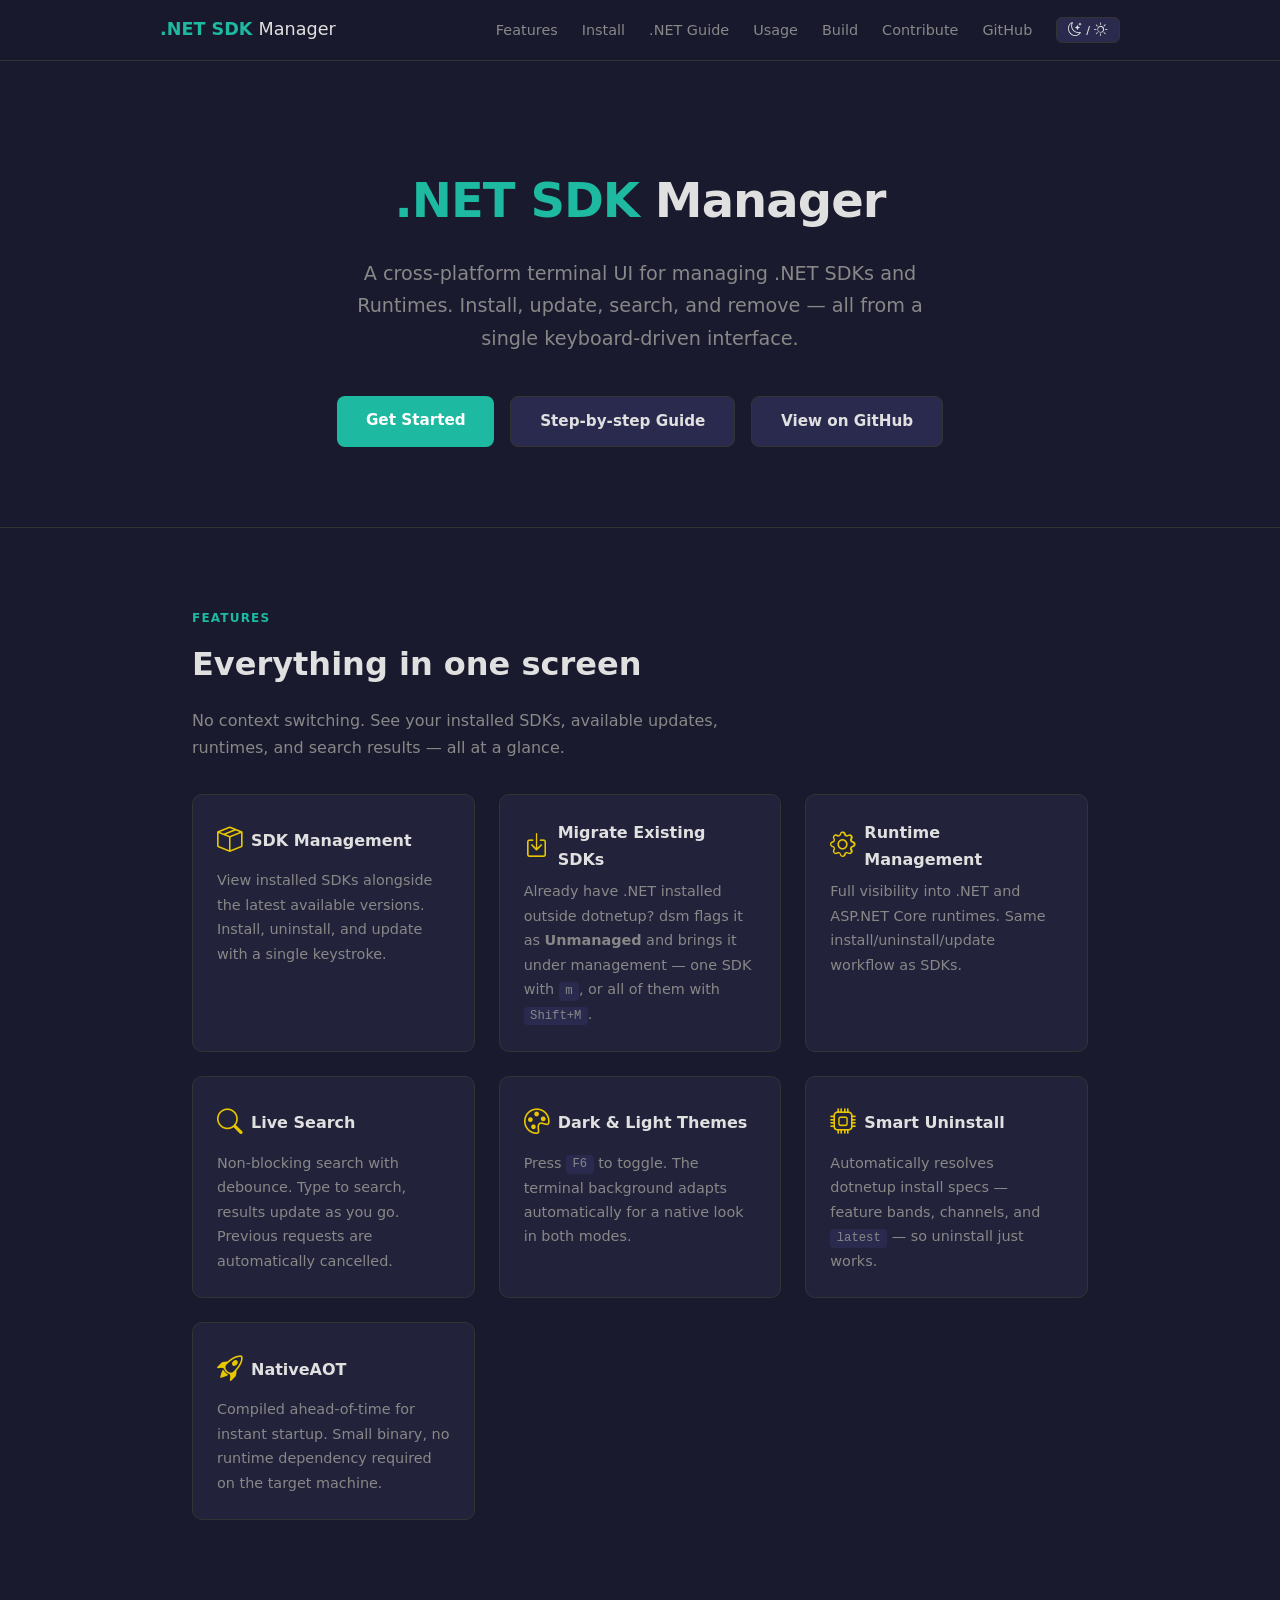
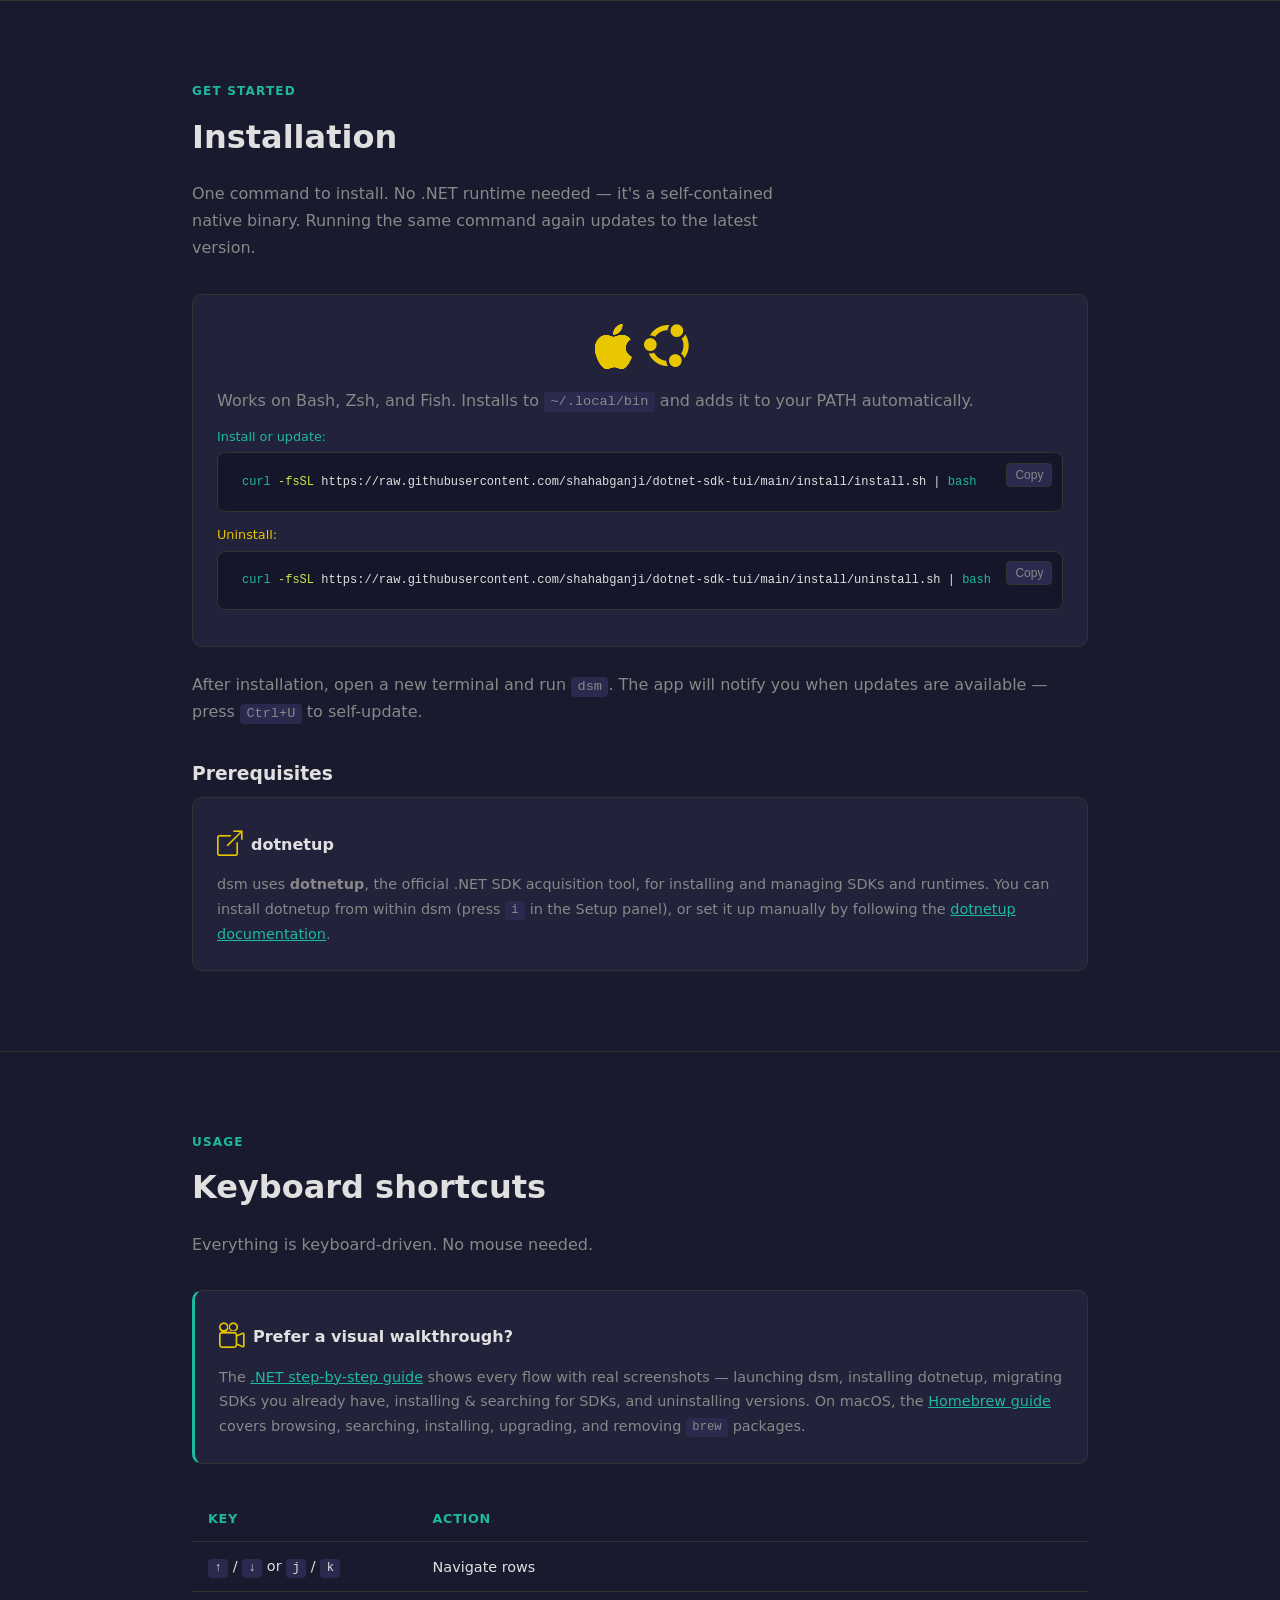
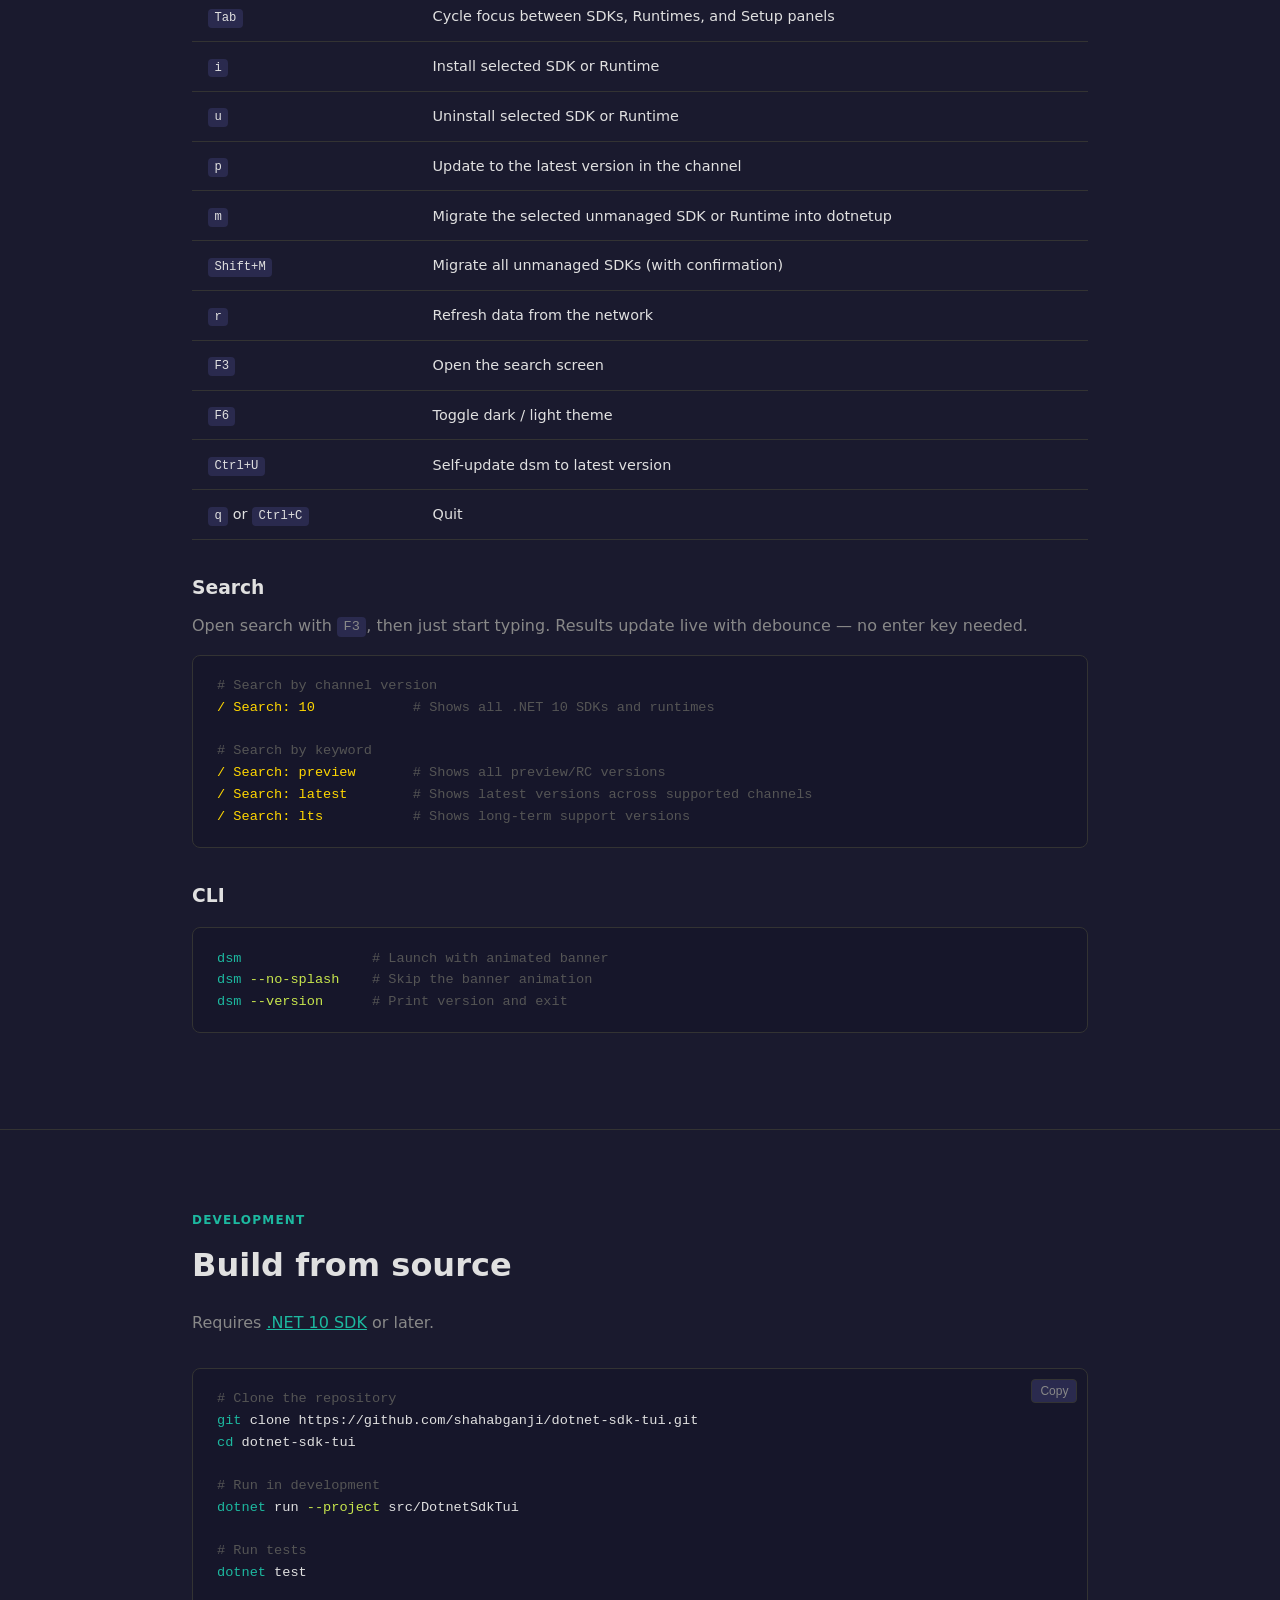
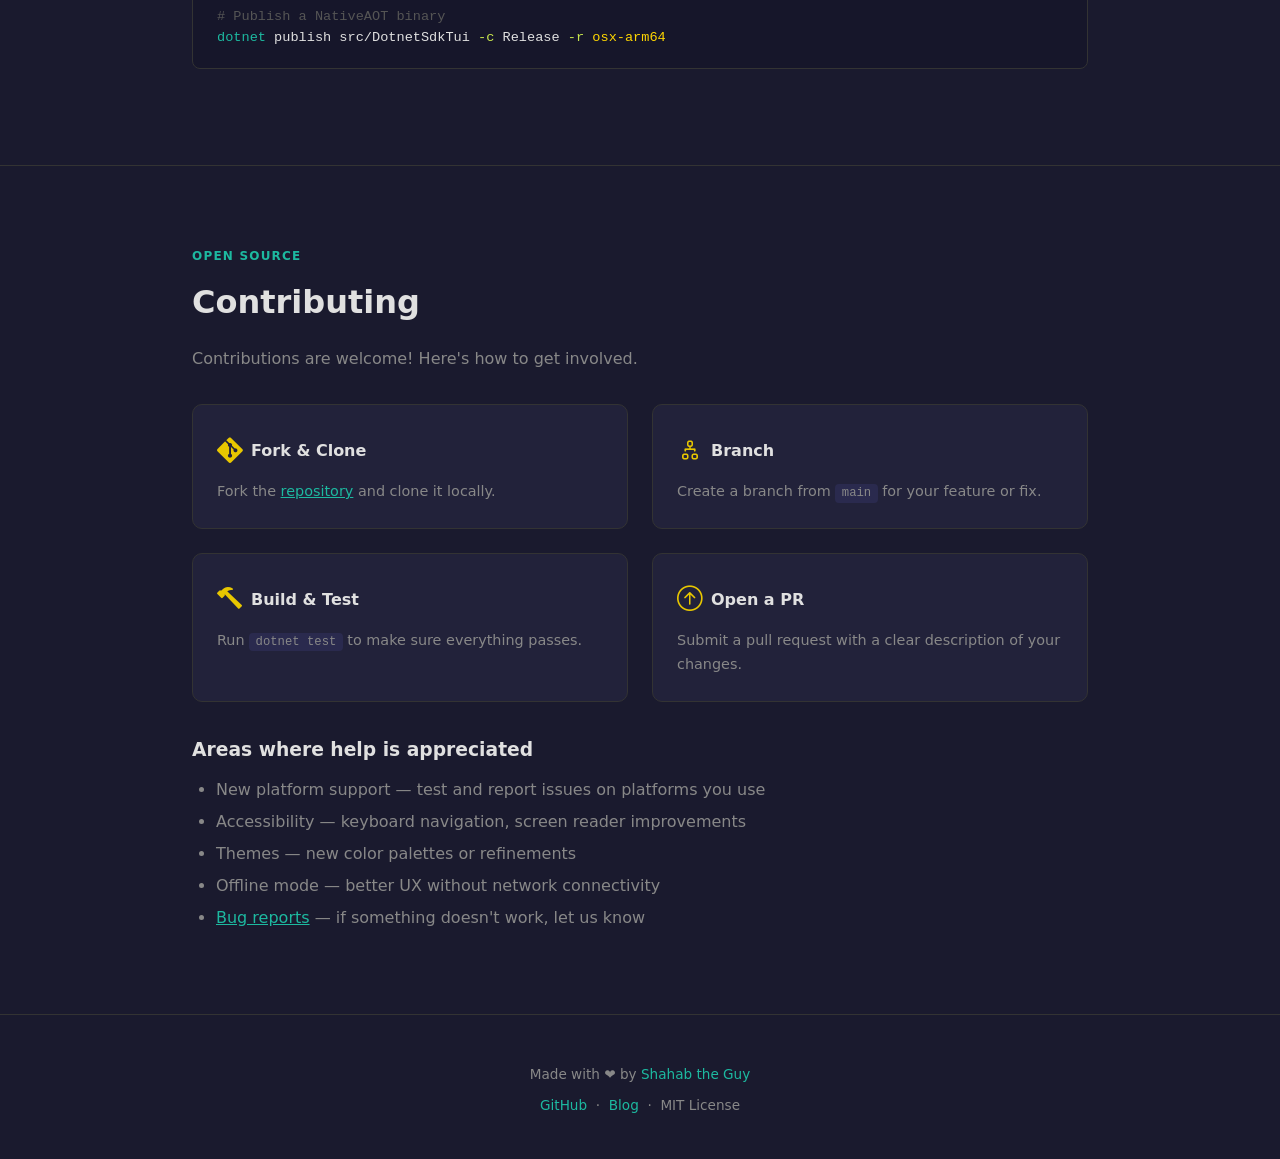
==== docs/index.html @ 22a98a5f "Merge pull request #10 from shahabganji/feature/brew feat: Homebrew workspace" ====
<!DOCTYPE html>
<html lang="en">
<head>
  <meta charset="UTF-8">
  <meta name="viewport" content="width=device-width, initial-scale=1.0">
  <title>.NET SDK Manager — Terminal UI for .NET SDKs</title>
  <meta name="description" content="A cross-platform terminal UI for managing .NET SDKs and Runtimes. Install, update, and remove .NET versions from a single keyboard-driven interface.">
  <link rel="stylesheet" href="https://cdn.jsdelivr.net/npm/bootstrap-icons@1.11.3/font/bootstrap-icons.min.css">
  <style>
    :root {
      --bg: #1A1A2E;
      --bg-surface: #22223a;
      --bg-card: #2a2a4e;
      --text: #E0E0E0;
      --text-muted: #888;
      --text-dim: #555;
      --teal: #1DB9A0;
      --teal-dark: #148F7B;
      --lime: #C8E64D;
      --red: #E52521;
      --green: #43B047;
      --blue: #049CD8;
      --gold: #FFD700;
      --icon: #E8C700;
      --border: #333;
      --code-bg: #16162a;
      --nav-bg: rgba(26, 26, 46, 0.95);
    }

    [data-theme="light"] {
      --bg: #F0ECE3;
      --bg-surface: #E8E4DB;
      --bg-card: #DEDACE;
      --text: #1E1E1E;
      --text-muted: #6B7280;
      --text-dim: #9CA3AF;
      --teal: #0E8C76;
      --teal-dark: #0A6B5A;
      --lime: #6B8E23;
      --red: #B91C1C;
      --green: #15803D;
      --blue: #0369A1;
      --gold: #B45309;
      --icon: #8C7500;
      --border: #C8C4BB;
      --code-bg: #D6D2C8;
      --nav-bg: rgba(240, 236, 227, 0.95);
    }

    * { margin: 0; padding: 0; box-sizing: border-box; }

    body {
      font-family: -apple-system, BlinkMacSystemFont, 'Segoe UI', system-ui, sans-serif;
      background: var(--bg);
      color: var(--text);
      line-height: 1.7;
      transition: background 0.3s, color 0.3s;
    }

    /* ── Navigation ─────────────────────────── */
    nav {
      position: fixed;
      top: 0;
      width: 100%;
      background: var(--nav-bg);
      backdrop-filter: blur(12px);
      -webkit-backdrop-filter: blur(12px);
      border-bottom: 1px solid var(--border);
      z-index: 100;
      padding: 0 2rem;
    }
    nav .nav-inner {
      max-width: 960px;
      margin: 0 auto;
      display: flex;
      align-items: center;
      justify-content: space-between;
      height: 60px;
    }
    nav .logo {
      font-weight: 700;
      font-size: 1.1rem;
      color: var(--teal);
      text-decoration: none;
    }
    nav .logo span { color: var(--text); font-weight: 400; }
    nav .nav-links { display: flex; gap: 1.5rem; align-items: center; }
    nav .nav-links a {
      color: var(--text-muted);
      text-decoration: none;
      font-size: 0.9rem;
      transition: color 0.2s;
    }
    nav .nav-links a:hover { color: var(--teal); }
    .theme-toggle {
      background: var(--bg-card);
      border: 1px solid var(--border);
      color: var(--text);
      padding: 0.3rem 0.7rem;
      border-radius: 6px;
      cursor: pointer;
      font-size: 0.85rem;
      transition: all 0.2s;
    }
    .theme-toggle:hover { border-color: var(--teal); }

    /* ── Layout ──────────────────────────────── */
    .container { max-width: 960px; margin: 0 auto; padding: 0 2rem; }
    section { padding: 5rem 0; }
    section + section { border-top: 1px solid var(--border); }

    /* ── Hero ────────────────────────────────── */
    .hero {
      padding-top: 10rem;
      padding-bottom: 5rem;
      text-align: center;
    }
    .hero h1 {
      font-size: 3rem;
      font-weight: 800;
      letter-spacing: -0.02em;
      margin-bottom: 1rem;
    }
    .hero h1 .accent { color: var(--teal); }
    .hero p {
      font-size: 1.2rem;
      color: var(--text-muted);
      max-width: 600px;
      margin: 0 auto 2.5rem;
    }
    .hero-buttons { display: flex; gap: 1rem; justify-content: center; flex-wrap: wrap; }
    .btn {
      display: inline-block;
      padding: 0.75rem 1.8rem;
      border-radius: 8px;
      font-weight: 600;
      font-size: 0.95rem;
      text-decoration: none;
      transition: all 0.2s;
    }
    .btn-primary {
      background: var(--teal);
      color: #fff;
    }
    .btn-primary:hover { background: var(--teal-dark); }
    .btn-secondary {
      background: var(--bg-card);
      color: var(--text);
      border: 1px solid var(--border);
    }
    .btn-secondary:hover { border-color: var(--teal); color: var(--teal); }

    .banner-preview {
      margin-top: 3rem;
      background: var(--code-bg);
      border: 1px solid var(--border);
      border-radius: 12px;
      padding: 2rem;
      font-family: 'SF Mono', 'Cascadia Code', 'Fira Code', monospace;
      font-size: 0.8rem;
      line-height: 1.4;
      overflow-x: auto;
      text-align: left;
      color: var(--teal);
    }
    .banner-preview .shadow { color: var(--teal-dark); }
    .banner-preview .label { color: var(--text-muted); }

    /* ── Features ────────────────────────────── */
    .features-grid {
      display: grid;
      grid-template-columns: repeat(auto-fit, minmax(280px, 1fr));
      gap: 1.5rem;
      margin-top: 2rem;
    }
    .feature-card {
      background: var(--bg-surface);
      border: 1px solid var(--border);
      border-radius: 10px;
      padding: 1.5rem;
      transition: border-color 0.2s;
    }
    .feature-card:hover { border-color: var(--teal); }
    .feature-card .icon { font-size: 1.6rem; color: var(--icon); }
    .feature-card .card-header { display: flex; align-items: center; gap: 0.5rem; margin-bottom: 0.4rem; justify-content: inherit; }
    .feature-card h3 { font-size: 1rem; }
    .feature-card p { font-size: 0.9rem; color: var(--text-muted); }

    /* ── Headings ────────────────────────────── */
    .section-label {
      text-transform: uppercase;
      font-size: 0.75rem;
      font-weight: 700;
      letter-spacing: 0.1em;
      color: var(--teal);
      margin-bottom: 0.5rem;
    }
    .section-title {
      font-size: 2rem;
      font-weight: 700;
      margin-bottom: 1rem;
    }
    .section-desc {
      color: var(--text-muted);
      max-width: 600px;
      margin-bottom: 2rem;
    }

    /* ── Code blocks ─────────────────────────── */
    pre {
      background: var(--code-bg);
      border: 1px solid var(--border);
      border-radius: 8px;
      padding: 1.2rem 1.5rem;
      overflow-x: auto;
      font-family: 'SF Mono', 'Cascadia Code', 'Fira Code', monospace;
      font-size: 0.85rem;
      line-height: 1.6;
      margin: 1rem 0;
      position: relative;
    }
    pre .comment { color: var(--text-dim); }
    pre .cmd { color: var(--teal); }
    pre .flag { color: var(--lime); }
    pre .arg { color: var(--gold); }
    code {
      font-family: 'SF Mono', 'Cascadia Code', 'Fira Code', monospace;
      background: var(--bg-card);
      padding: 0.15rem 0.4rem;
      border-radius: 4px;
      font-size: 0.85em;
    }
    .copy-btn {
      position: absolute;
      top: 0.6rem;
      right: 0.6rem;
      background: var(--bg-card);
      border: 1px solid var(--border);
      color: var(--text-muted);
      padding: 0.25rem 0.5rem;
      border-radius: 4px;
      cursor: pointer;
      font-size: 0.75rem;
      transition: all 0.2s;
    }
    .copy-btn:hover { color: var(--teal); border-color: var(--teal); }

    /* ── Table ───────────────────────────────── */
    table {
      width: 100%;
      border-collapse: collapse;
      margin: 1rem 0;
      font-size: 0.9rem;
    }
    th, td {
      text-align: left;
      padding: 0.75rem 1rem;
      border-bottom: 1px solid var(--border);
    }
    th { color: var(--teal); font-weight: 600; font-size: 0.8rem; text-transform: uppercase; letter-spacing: 0.05em; }

    /* ── Install cards ────────────────────────── */
    .install-grid {
      display: grid;
      grid-template-columns: repeat(2, 1fr);
      gap: 1.5rem;
    }
    .install-card {
      background: var(--bg-surface);
      border: 1px solid var(--border);
      border-radius: 10px;
      padding: 1rem 1.5rem 1.5rem;
      text-align: center;
    }
    .install-card p, .install-card pre { text-align: left; }
    .install-card pre { margin: 0 0 0.75rem; font-size: 0.75rem; white-space: pre-wrap; word-break: break-all; }
    @media (max-width: 768px) {
      .install-grid { grid-template-columns: 1fr; }
    }

    /* ── Footer ──────────────────────────────── */
    footer {
      border-top: 1px solid var(--border);
      padding: 3rem 0;
      text-align: center;
      color: var(--text-muted);
      font-size: 0.85rem;
    }
    footer a { color: var(--teal); text-decoration: none; }
    footer a:hover { text-decoration: underline; }

    /* ── Responsive ──────────────────────────── */
    @media (max-width: 640px) {
      .hero h1 { font-size: 2rem; }
      .hero p { font-size: 1rem; }
      nav .nav-links a.hide-mobile { display: none; }
      .banner-preview { font-size: 0.6rem; padding: 1rem; }
    }
  </style>
</head>
<body>

<!-- Navigation -->
<nav>
  <div class="nav-inner">
    <a href="#" class="logo">.NET SDK <span>Manager</span></a>
    <div class="nav-links">
      <a href="#features" class="hide-mobile">Features</a>
      <a href="#install">Install</a>
      <a href="guide.html">.NET Guide</a>
      <a href="guide-brew.html" class="mac-only" style="display:none">Homebrew Guide</a>
      <a href="#usage" class="hide-mobile">Usage</a>
      <a href="#build" class="hide-mobile">Build</a>
      <a href="#contributing" class="hide-mobile">Contribute</a>
      <a href="https://github.com/shahabganji/dotnet-sdk-tui" target="_blank">GitHub</a>
      <button class="theme-toggle" onclick="toggleTheme()" title="Toggle theme"><i class="bi bi-moon-stars"></i> / <i class="bi bi-sun"></i></button>
    </div>
  </div>
</nav>

<!-- Hero -->
<section class="hero">
  <div class="container">
    <h1><span class="accent">.NET SDK</span> Manager</h1>
    <p>A cross-platform terminal UI for managing .NET SDKs and Runtimes. Install, update, search, and remove — all from a single keyboard-driven interface.</p>
    <div class="hero-buttons">
      <a href="#install" class="btn btn-primary">Get Started</a>
      <a href="guide.html" class="btn btn-secondary">Step-by-step Guide</a>
      <a href="https://github.com/shahabganji/dotnet-sdk-tui" class="btn btn-secondary" target="_blank">View on GitHub</a>
    </div>

  </div>
</section>

<!-- Features -->
<section id="features">
  <div class="container">
    <div class="section-label">Features</div>
    <h2 class="section-title">Everything in one screen</h2>
    <p class="section-desc">No context switching. See your installed SDKs, available updates, runtimes, and search results — all at a glance.</p>

    <div class="features-grid">
      <div class="feature-card">
        <div class="card-header"><i class="bi bi-box-seam icon"></i><h3>SDK Management</h3></div>
        <p>View installed SDKs alongside the latest available versions. Install, uninstall, and update with a single keystroke.</p>
      </div>
      <div class="feature-card">
        <div class="card-header"><i class="bi bi-box-arrow-in-down icon"></i><h3>Migrate Existing SDKs</h3></div>
        <p>Already have .NET installed outside dotnetup? dsm flags it as <strong>Unmanaged</strong> and brings it under management — one SDK with <code>m</code>, or all of them with <code>Shift+M</code>.</p>
      </div>
      <div class="feature-card">
        <div class="card-header"><i class="bi bi-gear icon"></i><h3>Runtime Management</h3></div>
        <p>Full visibility into .NET and ASP.NET Core runtimes. Same install/uninstall/update workflow as SDKs.</p>
      </div>
      <div class="feature-card">
        <div class="card-header"><i class="bi bi-search icon"></i><h3>Live Search</h3></div>
        <p>Non-blocking search with debounce. Type to search, results update as you go. Previous requests are automatically cancelled.</p>
      </div>
      <div class="feature-card">
        <div class="card-header"><i class="bi bi-palette icon"></i><h3>Dark &amp; Light Themes</h3></div>
        <p>Press <code>F6</code> to toggle. The terminal background adapts automatically for a native look in both modes.</p>
      </div>
      <div class="feature-card">
        <div class="card-header"><i class="bi bi-cpu icon"></i><h3>Smart Uninstall</h3></div>
        <p>Automatically resolves dotnetup install specs — feature bands, channels, and <code>latest</code> — so uninstall just works.</p>
      </div>
      <div class="feature-card">
        <div class="card-header"><i class="bi bi-rocket-takeoff icon"></i><h3>NativeAOT</h3></div>
        <p>Compiled ahead-of-time for instant startup. Small binary, no runtime dependency required on the target machine.</p>
      </div>
    </div>
  </div>
</section>

<!-- Install -->
<section id="install">
  <div class="container">
    <div class="section-label">Get Started</div>
    <h2 class="section-title">Installation</h2>
    <p class="section-desc">One command to install. No .NET runtime needed — it's a self-contained native binary. Running the same command again updates to the latest version.</p>

    <div class="install-card">
      <div class="card-header"><i class="bi bi-apple icon" style="font-size:2.8rem;color:var(--icon)"></i><i class="bi bi-ubuntu icon" style="font-size:2.8rem;margin-left:0.5rem;color:var(--icon)"></i></div>
      <p style="color: var(--text-muted); margin-bottom: 0.75rem;">Works on Bash, Zsh, and Fish. Installs to <code>~/.local/bin</code> and adds it to your PATH automatically.</p>
      <p style="font-size: 0.8rem; color: var(--teal); margin-bottom: 0.3rem;">Install or update:</p>
      <pre><button class="copy-btn" onclick="copyCode(this)">Copy</button><span class="cmd">curl</span> <span class="flag">-fsSL</span> https://raw.githubusercontent.com/shahabganji/dotnet-sdk-tui/main/install/install.sh | <span class="cmd">bash</span></pre>
      <p style="font-size: 0.8rem; color: var(--icon); margin-bottom: 0.3rem;">Uninstall:</p>
      <pre><button class="copy-btn" onclick="copyCode(this)">Copy</button><span class="cmd">curl</span> <span class="flag">-fsSL</span> https://raw.githubusercontent.com/shahabganji/dotnet-sdk-tui/main/install/uninstall.sh | <span class="cmd">bash</span></pre>
    </div>

    <p style="color: var(--text-muted); margin-top: 1.5rem;">After installation, open a new terminal and run <code>dsm</code>. The app will notify you when updates are available — press <code>Ctrl+U</code> to self-update.</p>

    <h3 style="margin: 2rem 0 0.5rem;">Prerequisites</h3>
    <div class="feature-card" style="margin-top: 0.5rem;">
      <div class="card-header"><i class="bi bi-box-arrow-up-right icon"></i><h3>dotnetup</h3></div>
      <p style="color: var(--text-muted);">dsm uses <strong>dotnetup</strong>, the official .NET SDK acquisition tool, for installing and managing SDKs and runtimes. You can install dotnetup from within dsm (press <code>i</code> in the Setup panel), or set it up manually by following the <a href="https://github.com/dotnet/sdk/tree/release/dnup/documentation/general/dotnetup" style="color: var(--teal);">dotnetup documentation</a>.</p>
    </div>
  </div>
</section>

<!-- Usage -->
<section id="usage">
  <div class="container">
    <div class="section-label">Usage</div>
    <h2 class="section-title">Keyboard shortcuts</h2>
    <p class="section-desc">Everything is keyboard-driven. No mouse needed.</p>

    <div class="feature-card" style="border-left: 3px solid var(--teal); margin-bottom: 2rem;">
      <div class="card-header"><i class="bi bi-camera-reels icon"></i><h3>Prefer a visual walkthrough?</h3></div>
      <p style="color: var(--text-muted);">The <a href="guide.html" style="color: var(--teal);">.NET step-by-step guide</a> shows every flow with real screenshots — launching dsm, installing dotnetup, migrating SDKs you already have, installing &amp; searching for SDKs, and uninstalling versions. On macOS, the <a href="guide-brew.html" style="color: var(--teal);">Homebrew guide</a> covers browsing, searching, installing, upgrading, and removing <code>brew</code> packages.</p>
    </div>

    <table>
      <thead><tr><th>Key</th><th>Action</th></tr></thead>
      <tbody>
        <tr><td><code>↑</code> / <code>↓</code> or <code>j</code> / <code>k</code></td><td>Navigate rows</td></tr>
        <tr><td><code>Tab</code></td><td>Cycle focus between SDKs, Runtimes, and Setup panels</td></tr>
        <tr><td><code>i</code></td><td>Install selected SDK or Runtime</td></tr>
        <tr><td><code>u</code></td><td>Uninstall selected SDK or Runtime</td></tr>
        <tr><td><code>p</code></td><td>Update to the latest version in the channel</td></tr>
        <tr><td><code>m</code></td><td>Migrate the selected unmanaged SDK or Runtime into dotnetup</td></tr>
        <tr><td><code>Shift+M</code></td><td>Migrate all unmanaged SDKs (with confirmation)</td></tr>
        <tr><td><code>r</code></td><td>Refresh data from the network</td></tr>
        <tr><td><code>F3</code></td><td>Open the search screen</td></tr>
        <tr><td><code>F6</code></td><td>Toggle dark / light theme</td></tr>
        <tr><td><code>Ctrl+U</code></td><td>Self-update dsm to latest version</td></tr>
        <tr><td><code>q</code> or <code>Ctrl+C</code></td><td>Quit</td></tr>
      </tbody>
    </table>

    <h3 style="margin: 2rem 0 0.5rem;">Search</h3>
    <p style="color: var(--text-muted); margin-bottom: 1rem;">Open search with <code>F3</code>, then just start typing. Results update live with debounce — no enter key needed.</p>
    <pre><span class="comment"># Search by channel version</span>
<span class="arg">/ Search: 10</span>            <span class="comment"># Shows all .NET 10 SDKs and runtimes</span>

<span class="comment"># Search by keyword</span>
<span class="arg">/ Search: preview</span>       <span class="comment"># Shows all preview/RC versions</span>
<span class="arg">/ Search: latest</span>        <span class="comment"># Shows latest versions across supported channels</span>
<span class="arg">/ Search: lts</span>           <span class="comment"># Shows long-term support versions</span></pre>

    <h3 style="margin: 2rem 0 0.5rem;">CLI</h3>
    <pre><span class="cmd">dsm</span>                <span class="comment"># Launch with animated banner</span>
<span class="cmd">dsm</span> <span class="flag">--no-splash</span>    <span class="comment"># Skip the banner animation</span>
<span class="cmd">dsm</span> <span class="flag">--version</span>      <span class="comment"># Print version and exit</span></pre>
  </div>
</section>

<!-- Build from source -->
<section id="build">
  <div class="container">
    <div class="section-label">Development</div>
    <h2 class="section-title">Build from source</h2>
    <p class="section-desc">Requires <a href="https://dotnet.microsoft.com/download" style="color: var(--teal);">.NET 10 SDK</a> or later.</p>

    <pre><button class="copy-btn" onclick="copyCode(this)">Copy</button><span class="comment"># Clone the repository</span>
<span class="cmd">git</span> clone https://github.com/shahabganji/dotnet-sdk-tui.git
<span class="cmd">cd</span> dotnet-sdk-tui

<span class="comment"># Run in development</span>
<span class="cmd">dotnet</span> run <span class="flag">--project</span> src/DotnetSdkTui

<span class="comment"># Run tests</span>
<span class="cmd">dotnet</span> test

<span class="comment"># Publish a NativeAOT binary</span>
<span class="cmd">dotnet</span> publish src/DotnetSdkTui <span class="flag">-c</span> Release <span class="flag">-r</span> <span class="arg">osx-arm64</span></pre>
  </div>
</section>

<!-- Contributing -->
<section id="contributing">
  <div class="container">
    <div class="section-label">Open Source</div>
    <h2 class="section-title">Contributing</h2>
    <p class="section-desc">Contributions are welcome! Here's how to get involved.</p>

    <div class="features-grid" style="grid-template-columns: repeat(2, 1fr);">
      <div class="feature-card">
        <div class="card-header"><i class="bi bi-git icon"></i><h3>Fork &amp; Clone</h3></div>
        <p>Fork the <a href="https://github.com/shahabganji/dotnet-sdk-tui" style="color: var(--teal);">repository</a> and clone it locally.</p>
      </div>
      <div class="feature-card">
        <div class="card-header"><i class="bi bi-diagram-2 icon"></i><h3>Branch</h3></div>
        <p>Create a branch from <code>main</code> for your feature or fix.</p>
      </div>
      <div class="feature-card">
        <div class="card-header"><i class="bi bi-hammer icon"></i><h3>Build &amp; Test</h3></div>
        <p>Run <code>dotnet test</code> to make sure everything passes.</p>
      </div>
      <div class="feature-card">
        <div class="card-header"><i class="bi bi-arrow-up-circle icon"></i><h3>Open a PR</h3></div>
        <p>Submit a pull request with a clear description of your changes.</p>
      </div>
    </div>

    <h3 style="margin: 2rem 0 0.5rem;">Areas where help is appreciated</h3>
    <ul style="color: var(--text-muted); padding-left: 1.5rem; line-height: 2;">
      <li>New platform support — test and report issues on platforms you use</li>
      <li>Accessibility — keyboard navigation, screen reader improvements</li>
      <li>Themes — new color palettes or refinements</li>
      <li>Offline mode — better UX without network connectivity</li>
      <li><a href="https://github.com/shahabganji/dotnet-sdk-tui/issues" style="color: var(--teal);">Bug reports</a> — if something doesn't work, let us know</li>
    </ul>
  </div>
</section>

<!-- Footer -->
<footer>
  <div class="container">
    <p style="margin-bottom: 0.5rem;">
      Made with ❤ by <a href="https://shahab-the-guy.dev">Shahab the Guy</a>
    </p>
    <p>
      <a href="https://github.com/shahabganji/dotnet-sdk-tui">GitHub</a>
      &nbsp;&middot;&nbsp;
      <a href="https://shahab-the-guy.dev">Blog</a>
      &nbsp;&middot;&nbsp;
      MIT License
    </p>
  </div>
</footer>

<script>
  function toggleTheme() {
    const html = document.documentElement;
    const current = html.getAttribute('data-theme');
    html.setAttribute('data-theme', current === 'light' ? 'dark' : 'light');
    localStorage.setItem('theme', html.getAttribute('data-theme'));
  }

  // Restore saved theme
  const saved = localStorage.getItem('theme');
  // Dark theme is default — only switch to light if explicitly saved
  if (saved) document.documentElement.setAttribute('data-theme', saved);

  function copyCode(btn) {
    const pre = btn.parentElement;
    const text = pre.textContent.replace('Copy', '').trim();
    navigator.clipboard.writeText(text).then(() => {
      btn.textContent = 'Copied!';
      setTimeout(() => btn.textContent = 'Copy', 1500);
    });
  }

  // Smooth scroll for nav links
  document.querySelectorAll('a[href^="#"]').forEach(a => {
    a.addEventListener('click', e => {
      e.preventDefault();
      const target = document.querySelector(a.getAttribute('href'));
      if (target) target.scrollIntoView({ behavior: 'smooth', block: 'start' });
    });
  });

  // Homebrew is macOS-only — reveal its menu links only on macOS.
  (function () {
    const ua = navigator.userAgent || '';
    const plat = (navigator.userAgentData && navigator.userAgentData.platform) || navigator.platform || '';
    const isMac = /Mac/i.test(plat + ' ' + ua) && !/iPhone|iPad|iPod/i.test(ua);
    if (isMac) document.querySelectorAll('.mac-only').forEach(el => { el.style.display = ''; });
  })();
</script>

</body>
</html>
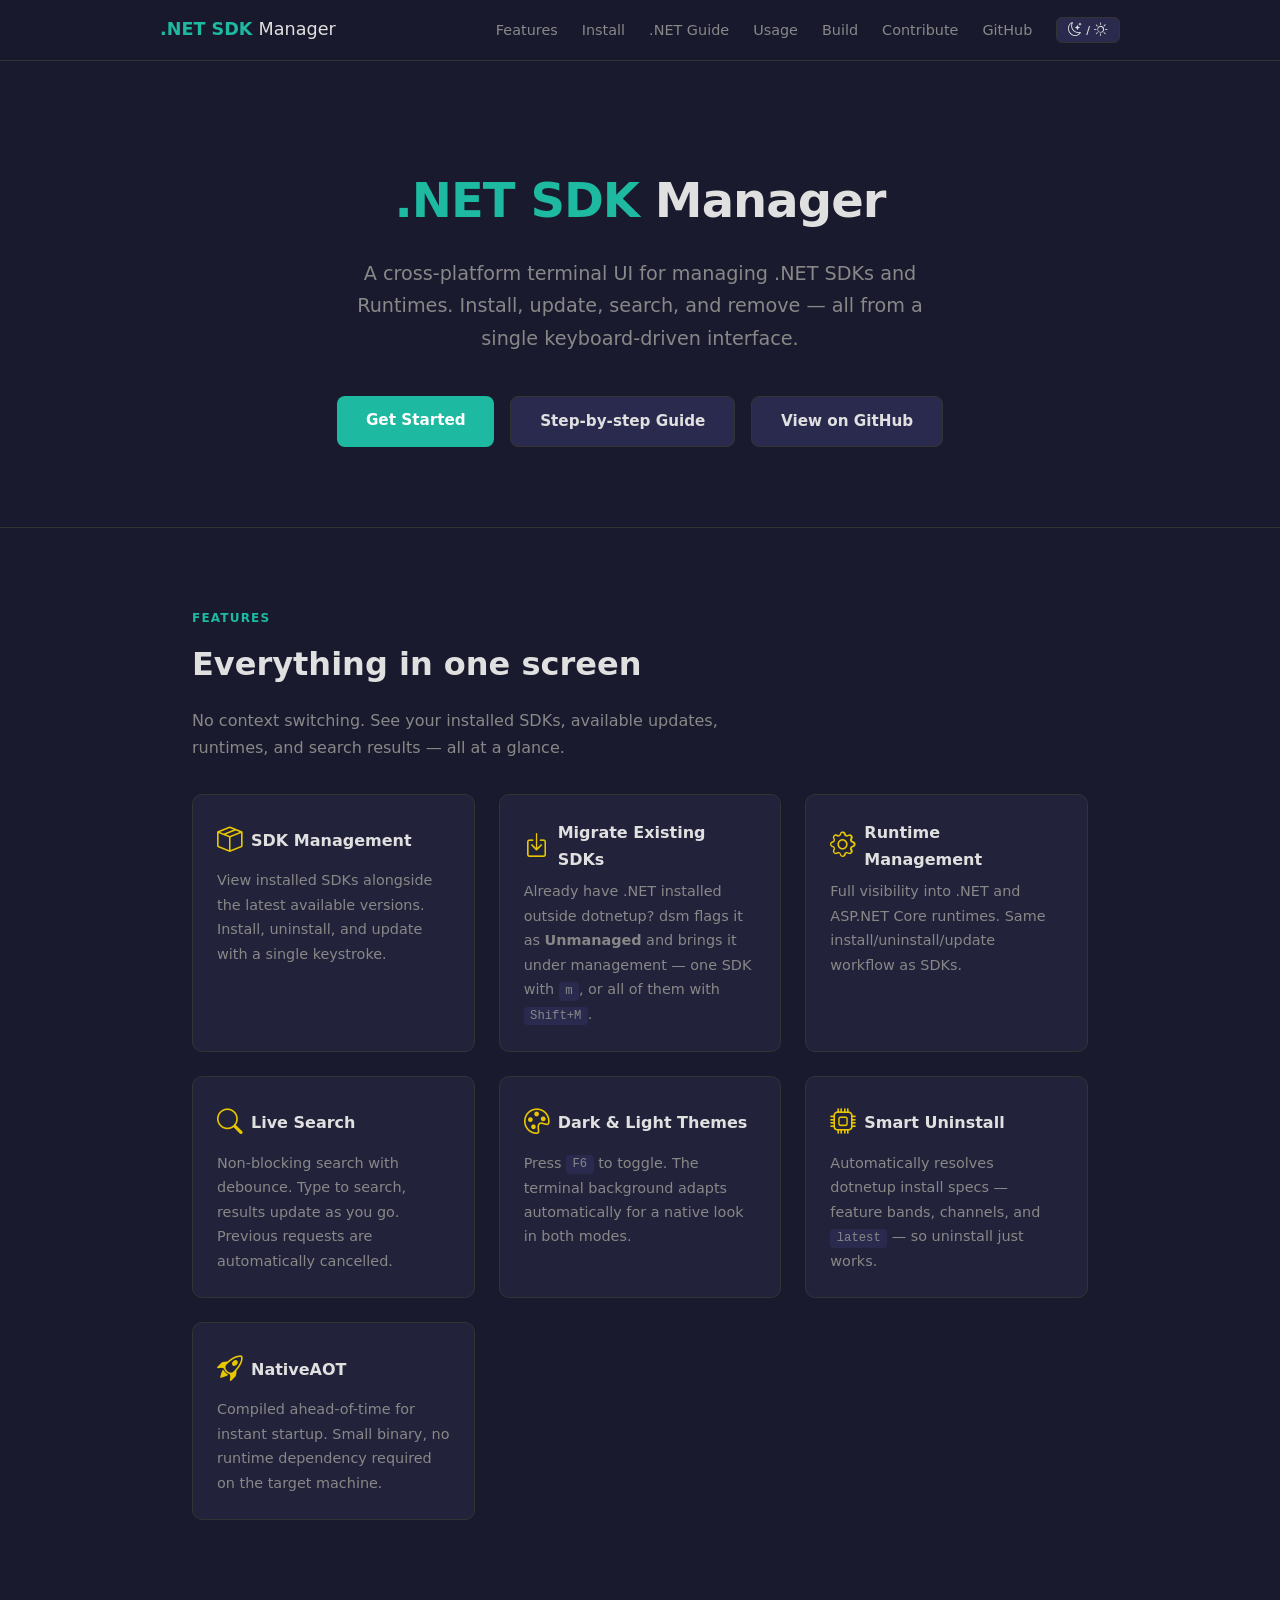
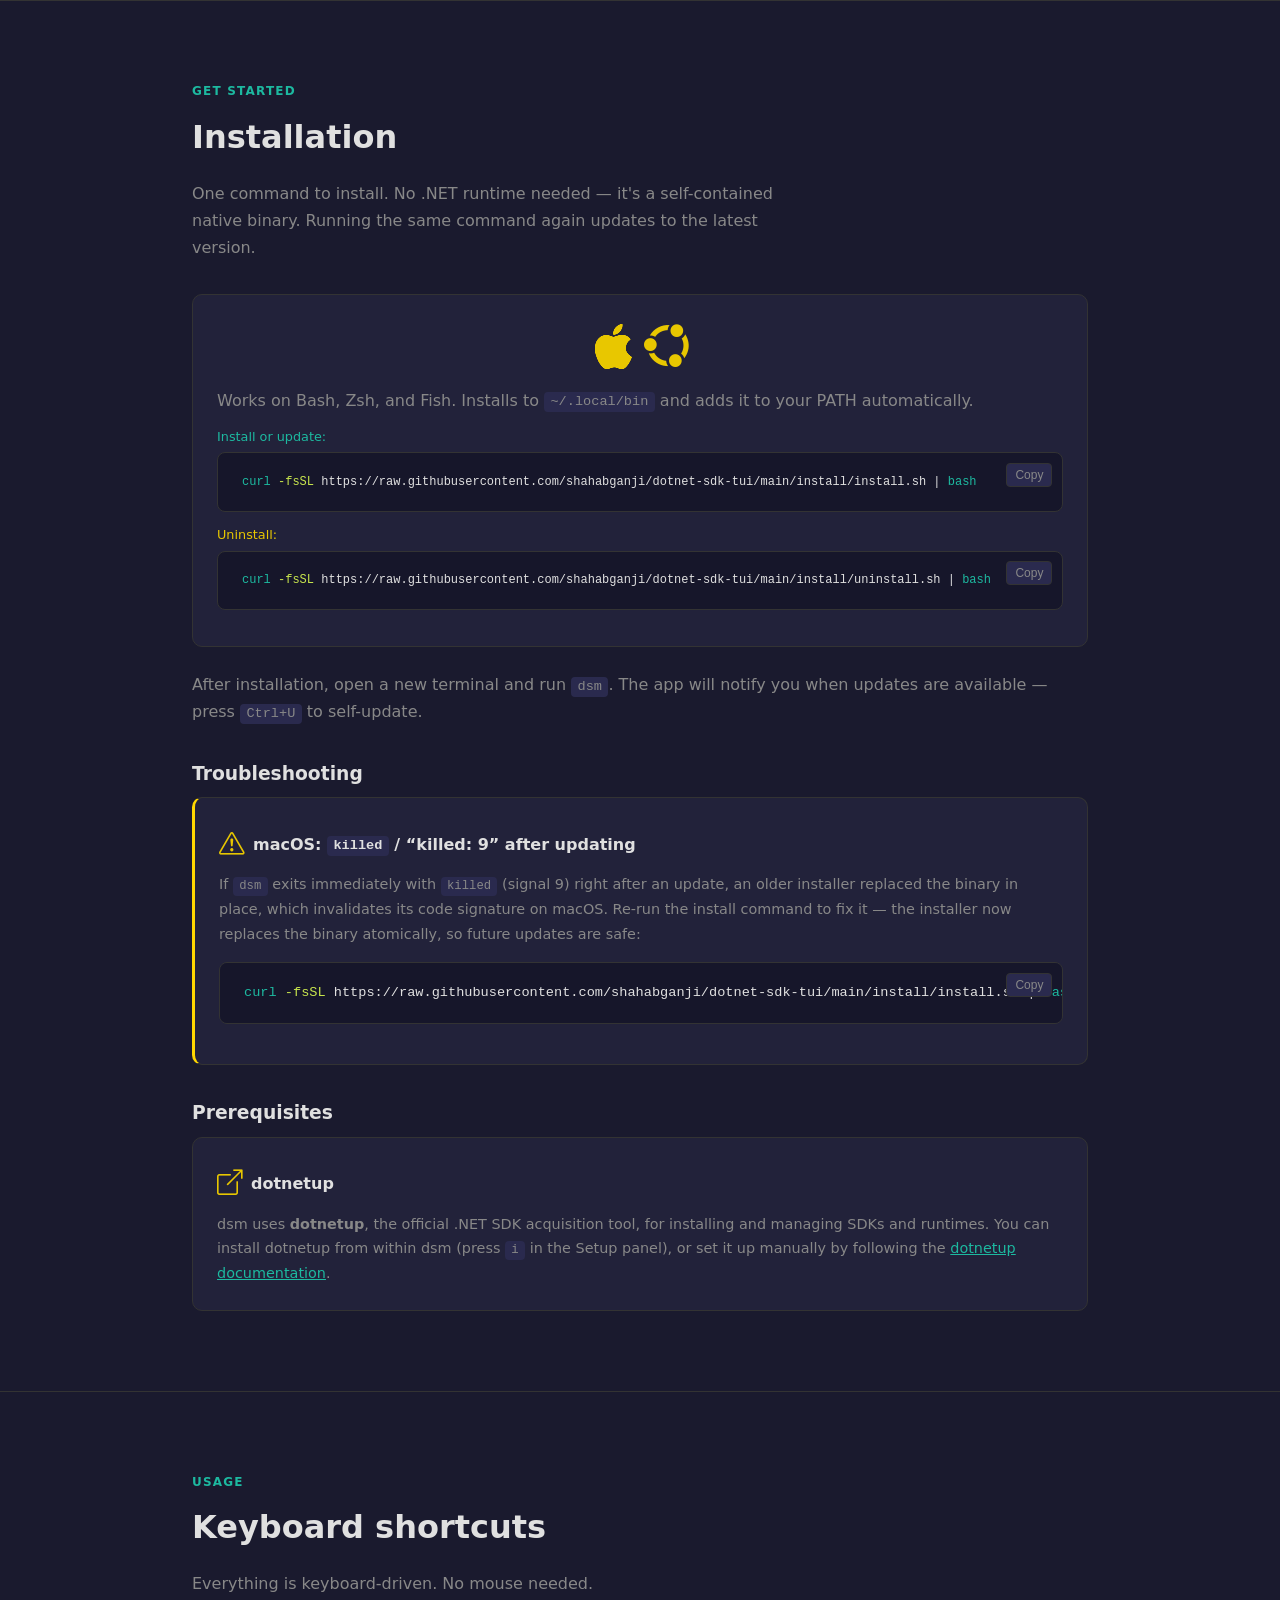
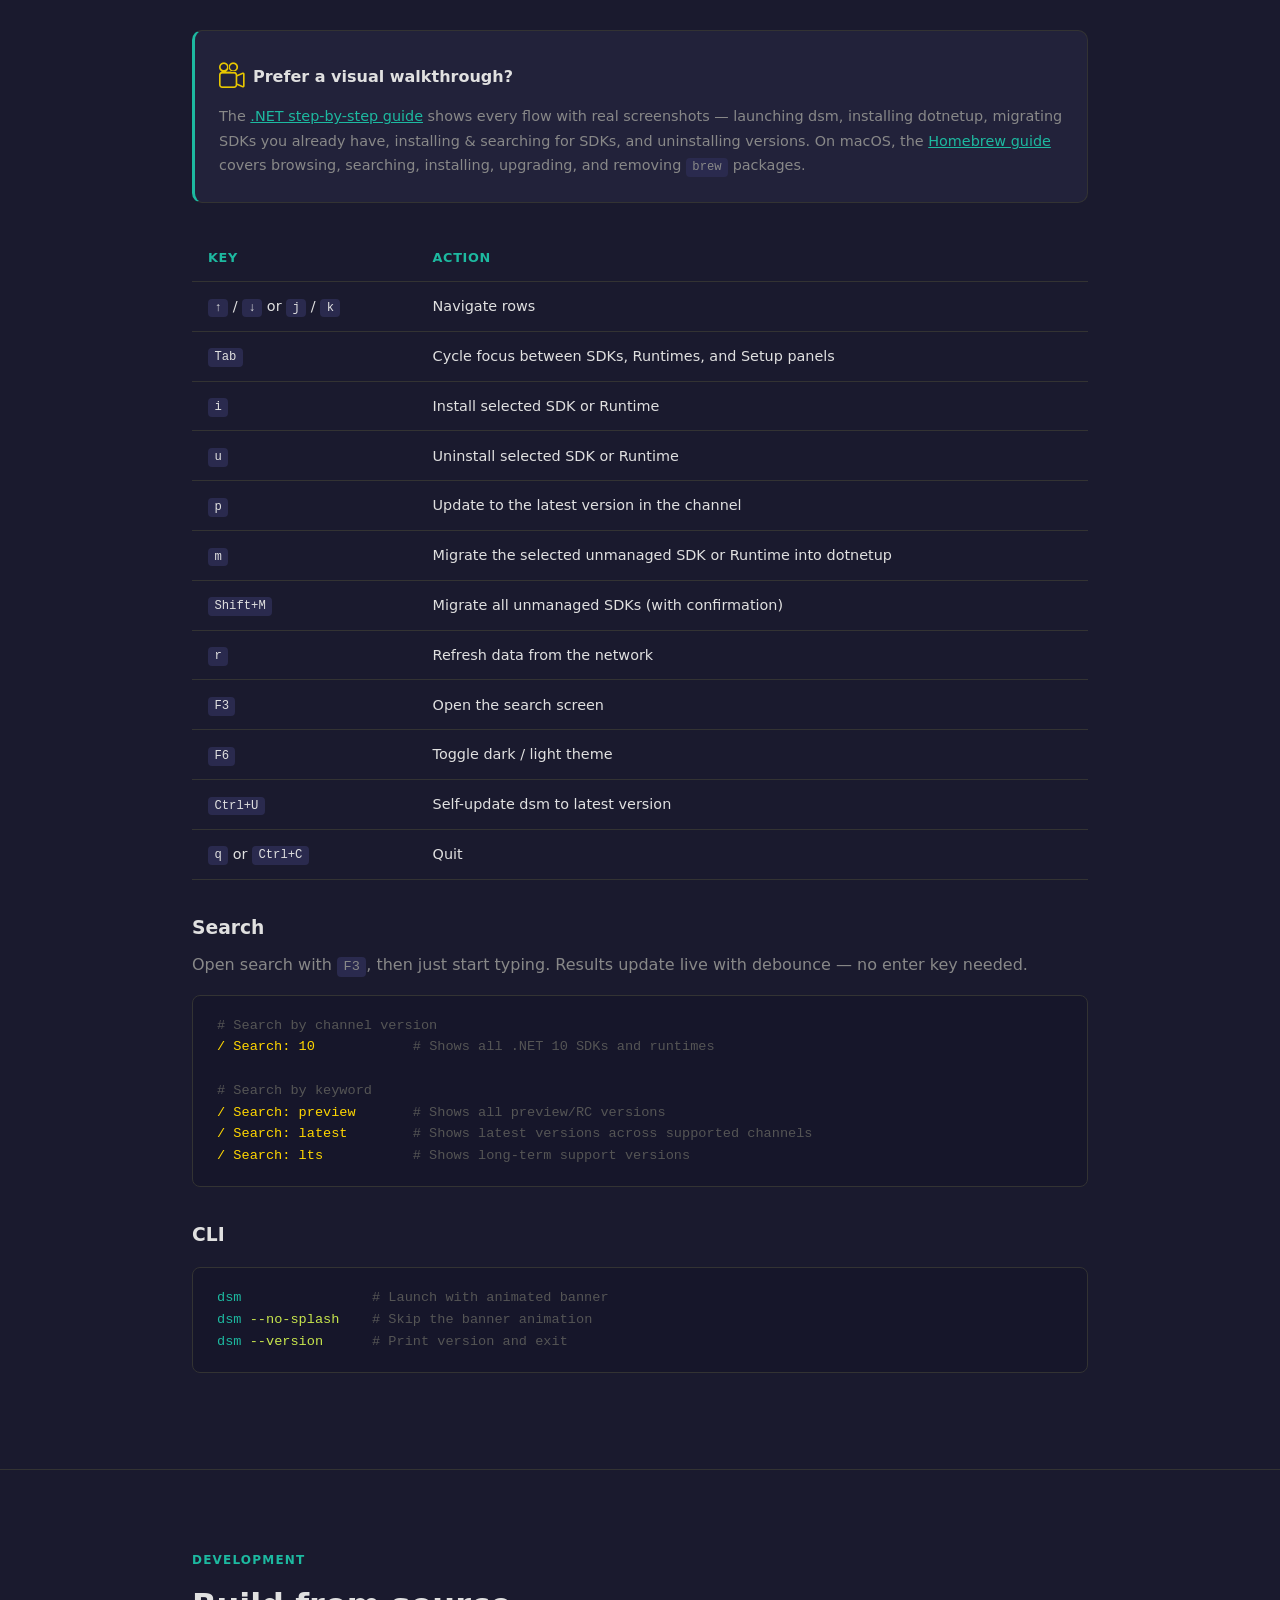
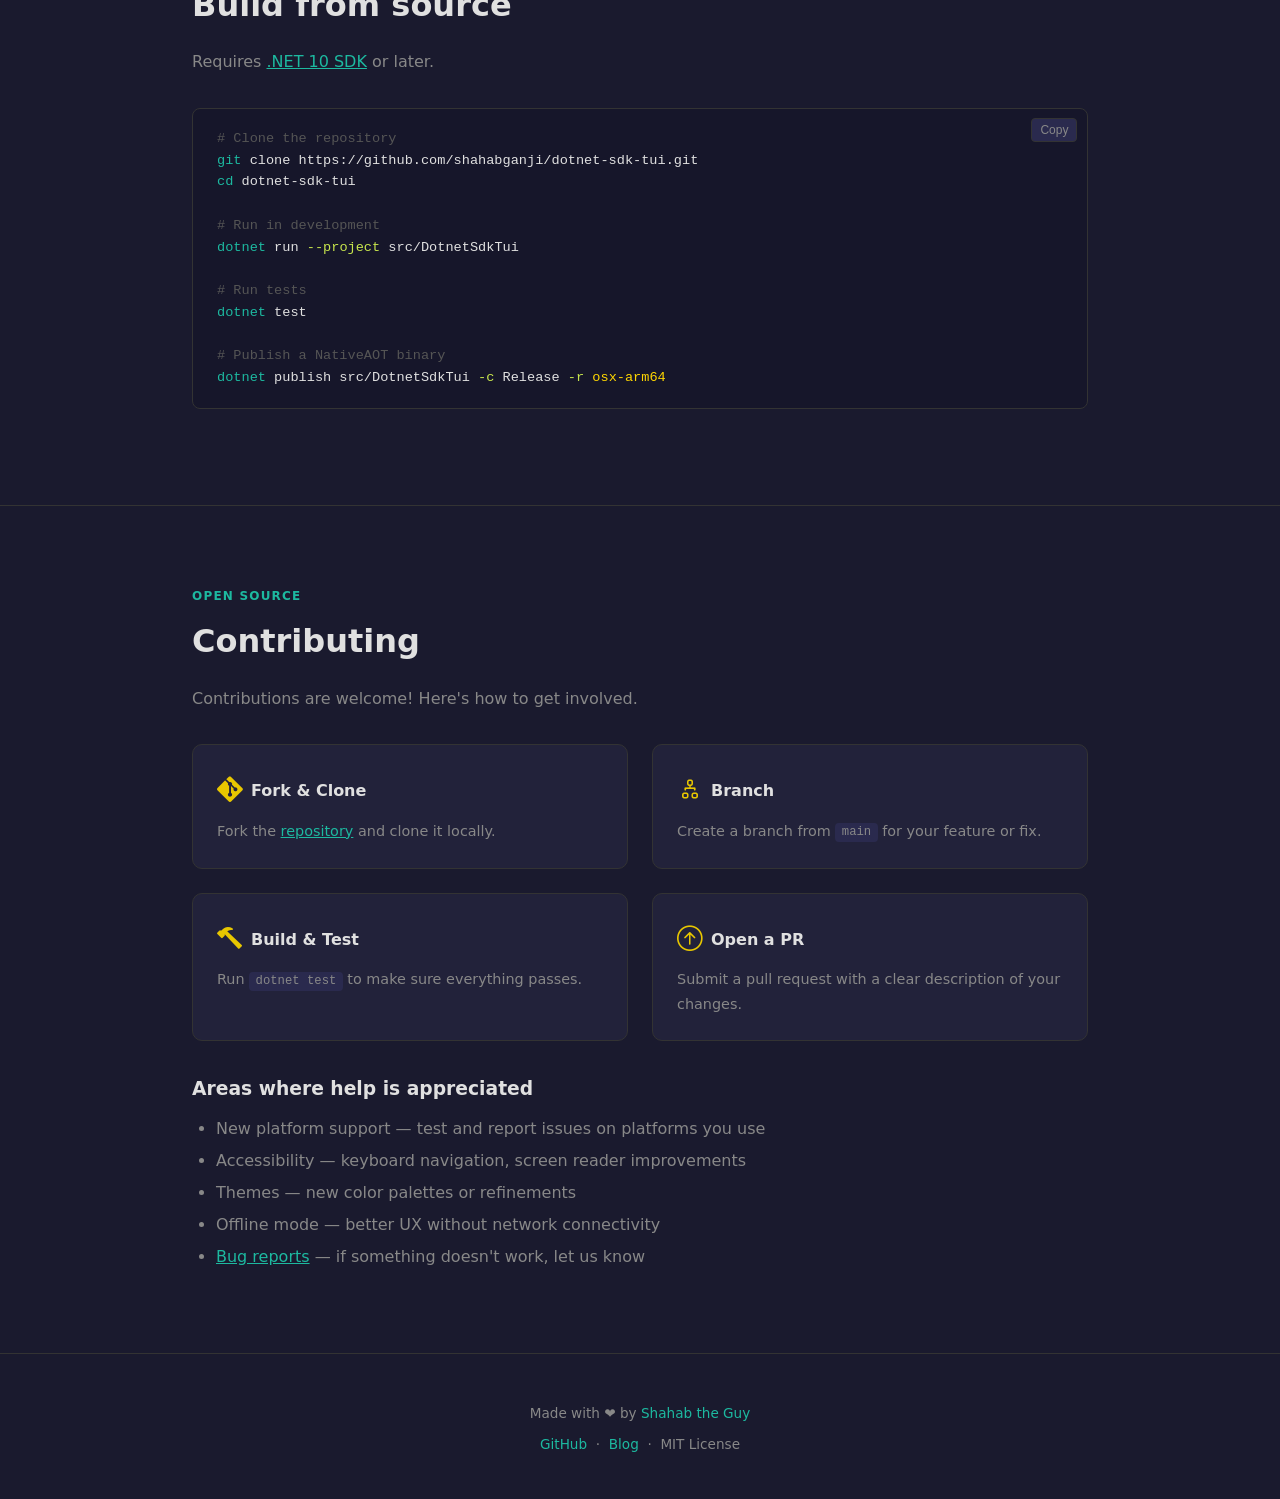
==== commit 2c448a3d: "docs: add macOS "killed: 9" troubleshooting note After an older installer replaced the binary in pla" ====
--- a/docs/index.html
+++ b/docs/index.html
@@ -390,6 +390,13 @@
 
     <p style="color: var(--text-muted); margin-top: 1.5rem;">After installation, open a new terminal and run <code>dsm</code>. The app will notify you when updates are available — press <code>Ctrl+U</code> to self-update.</p>
 
+    <h3 style="margin: 2rem 0 0.5rem;">Troubleshooting</h3>
+    <div class="feature-card" style="border-left: 3px solid var(--gold); margin-top: 0.5rem;">
+      <div class="card-header"><i class="bi bi-exclamation-triangle icon"></i><h3>macOS: <code>killed</code> / “killed: 9” after updating</h3></div>
+      <p style="color: var(--text-muted); margin-bottom: 0.75rem;">If <code>dsm</code> exits immediately with <code>killed</code> (signal 9) right after an update, an older installer replaced the binary in place, which invalidates its code signature on macOS. Re-run the install command to fix it — the installer now replaces the binary atomically, so future updates are safe:</p>
+      <pre><button class="copy-btn" onclick="copyCode(this)">Copy</button><span class="cmd">curl</span> <span class="flag">-fsSL</span> https://raw.githubusercontent.com/shahabganji/dotnet-sdk-tui/main/install/install.sh | <span class="cmd">bash</span></pre>
+    </div>
+
     <h3 style="margin: 2rem 0 0.5rem;">Prerequisites</h3>
     <div class="feature-card" style="margin-top: 0.5rem;">
       <div class="card-header"><i class="bi bi-box-arrow-up-right icon"></i><h3>dotnetup</h3></div>
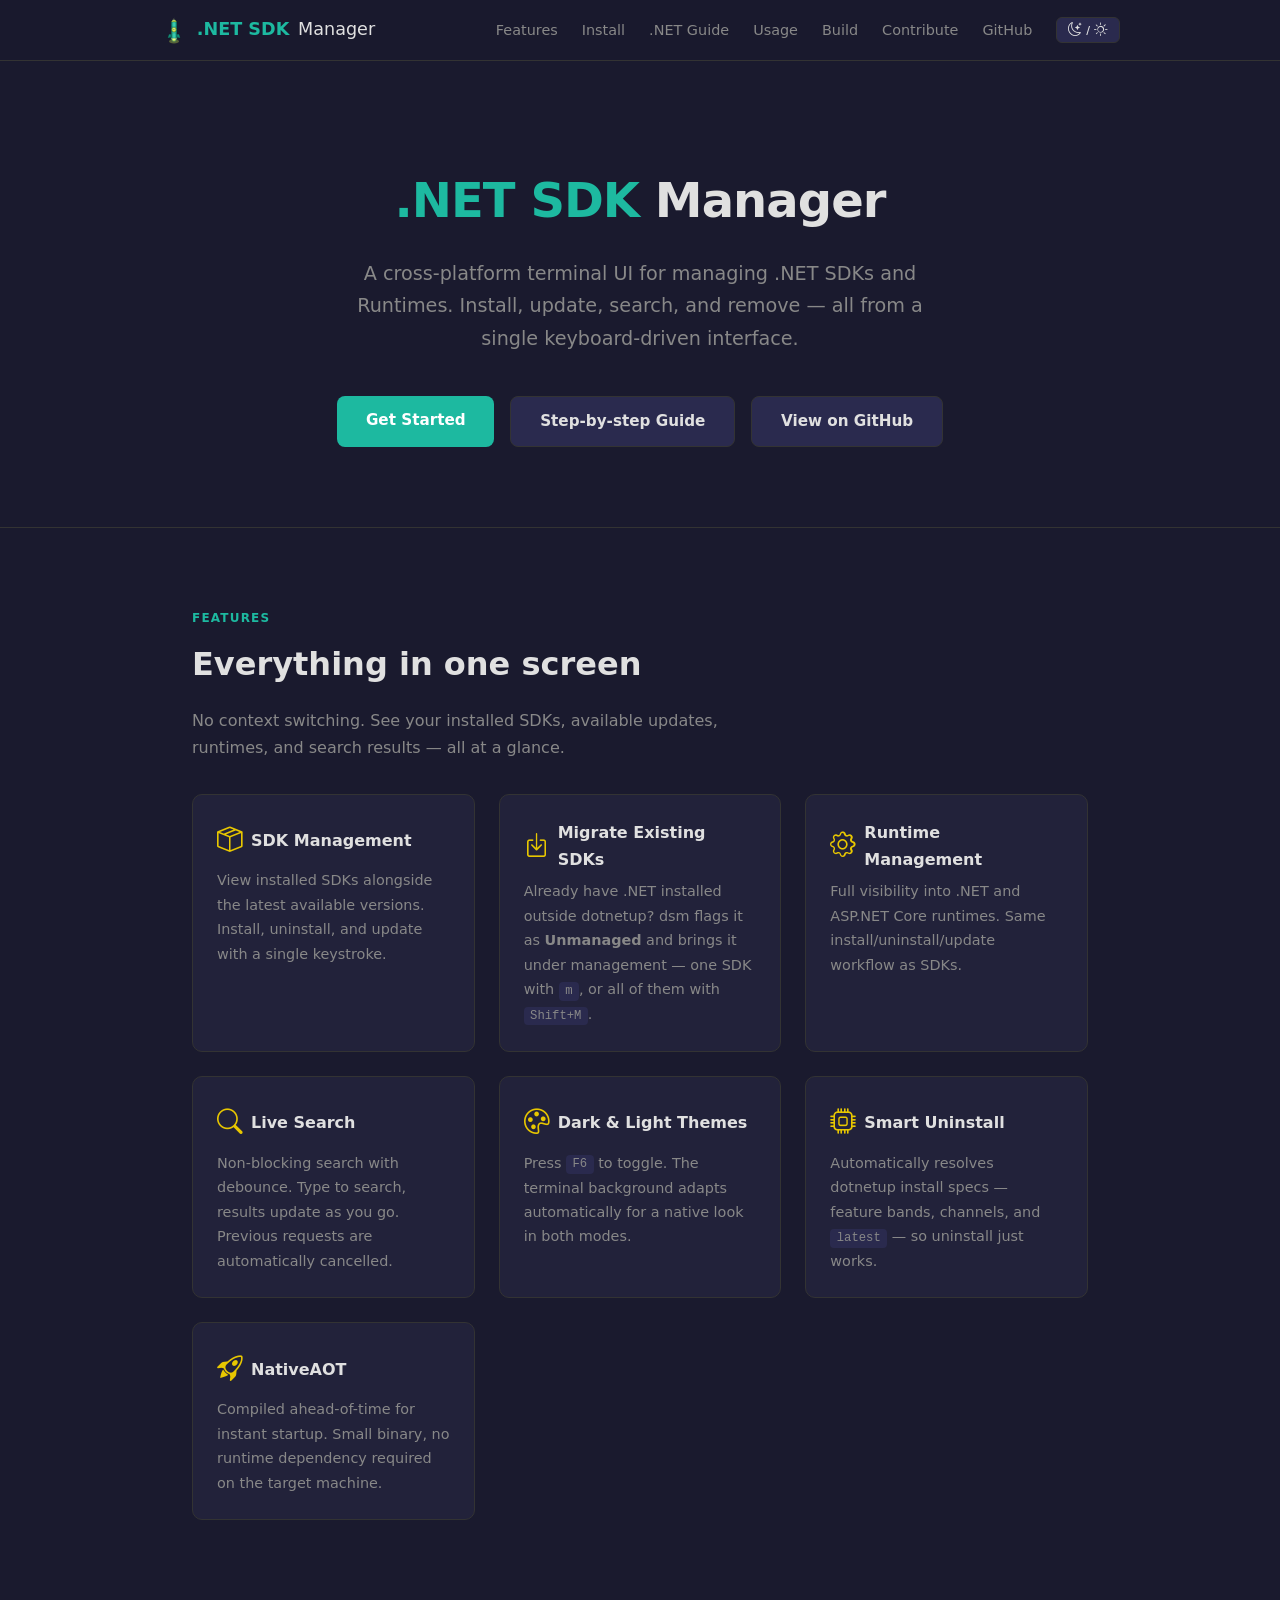
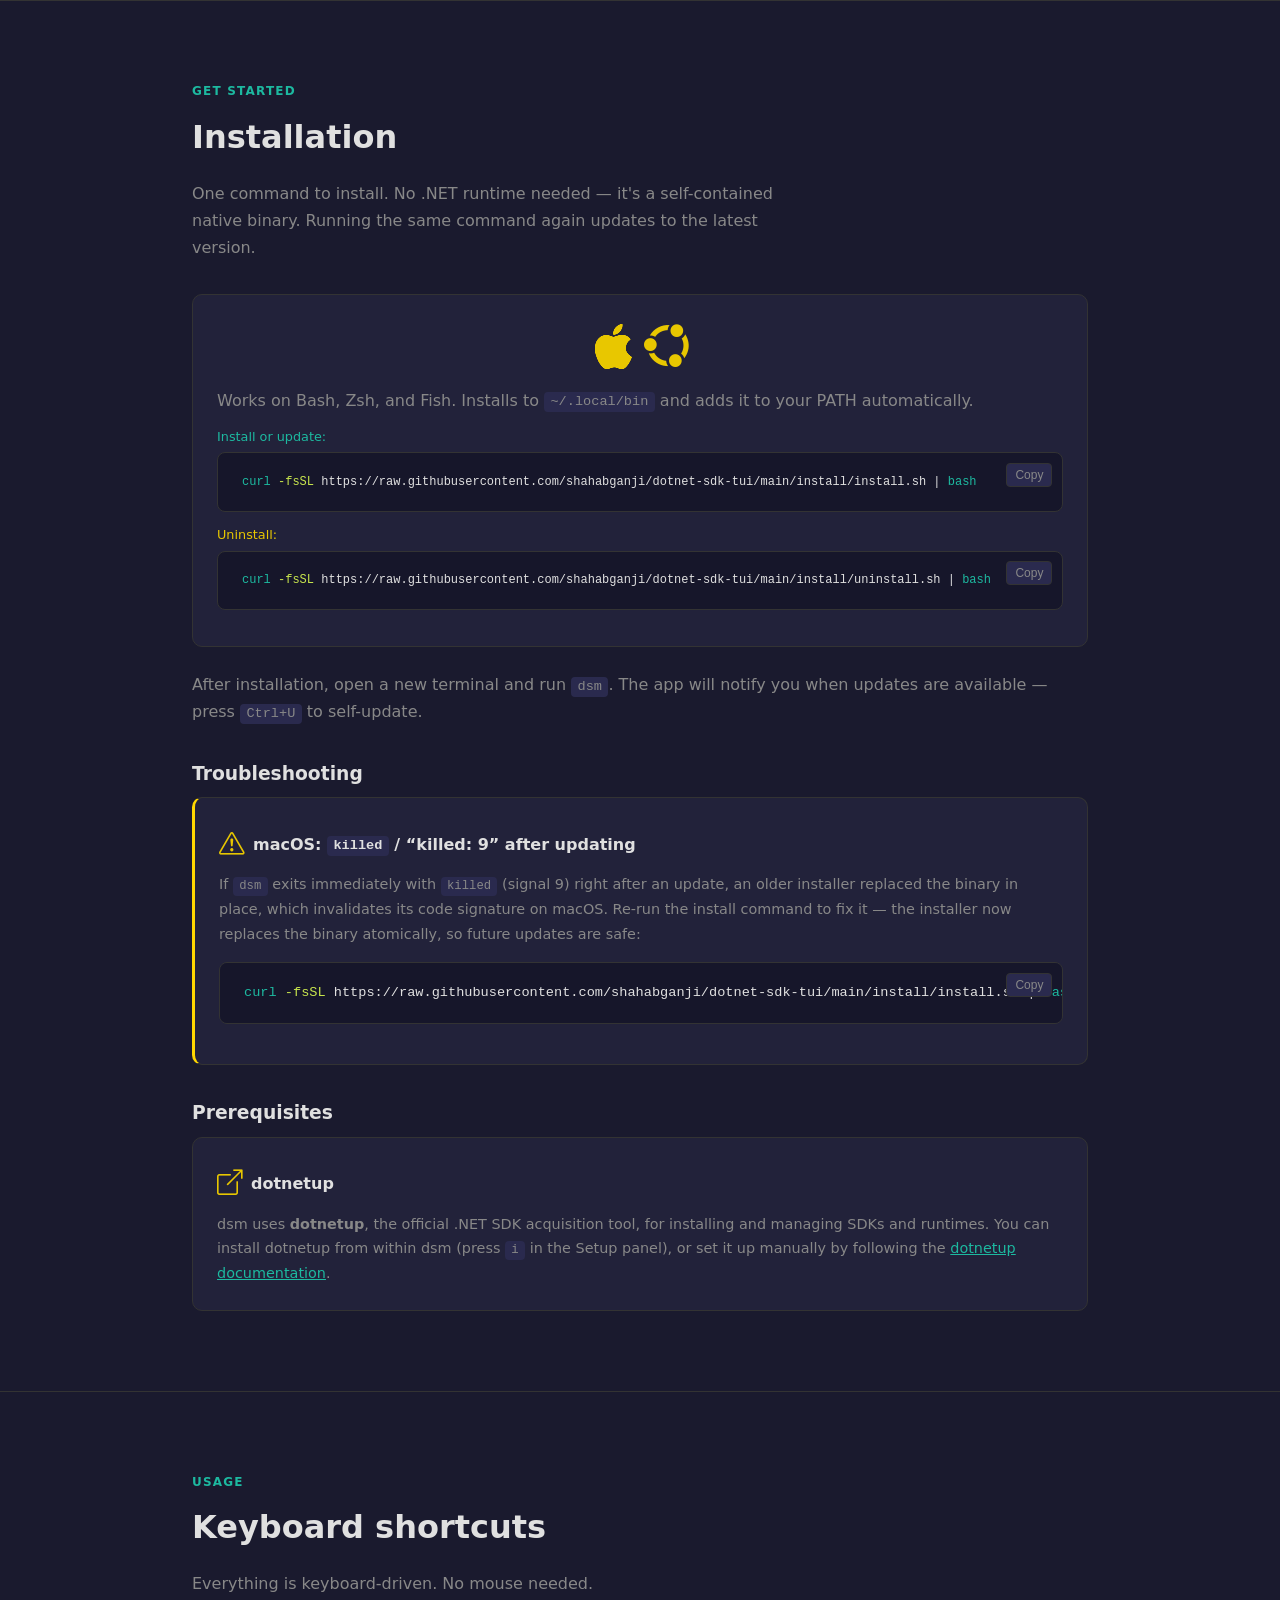
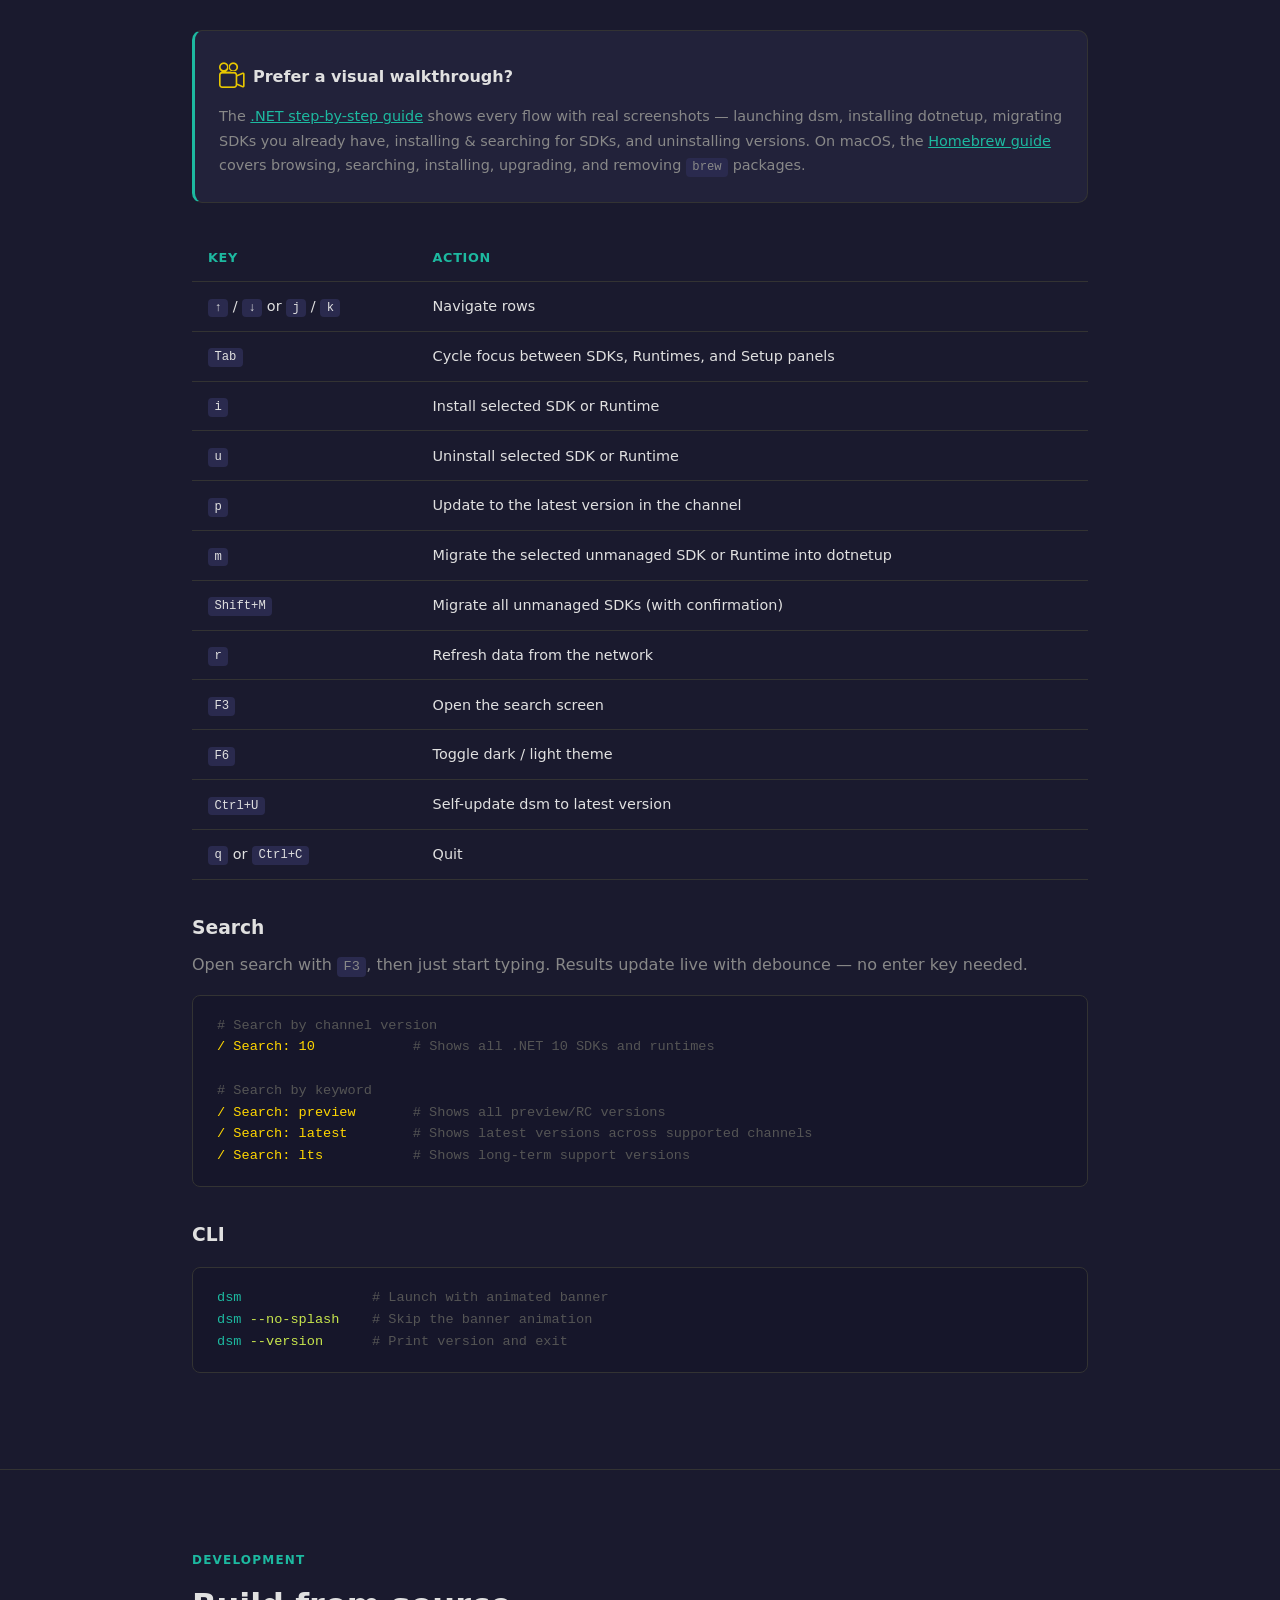
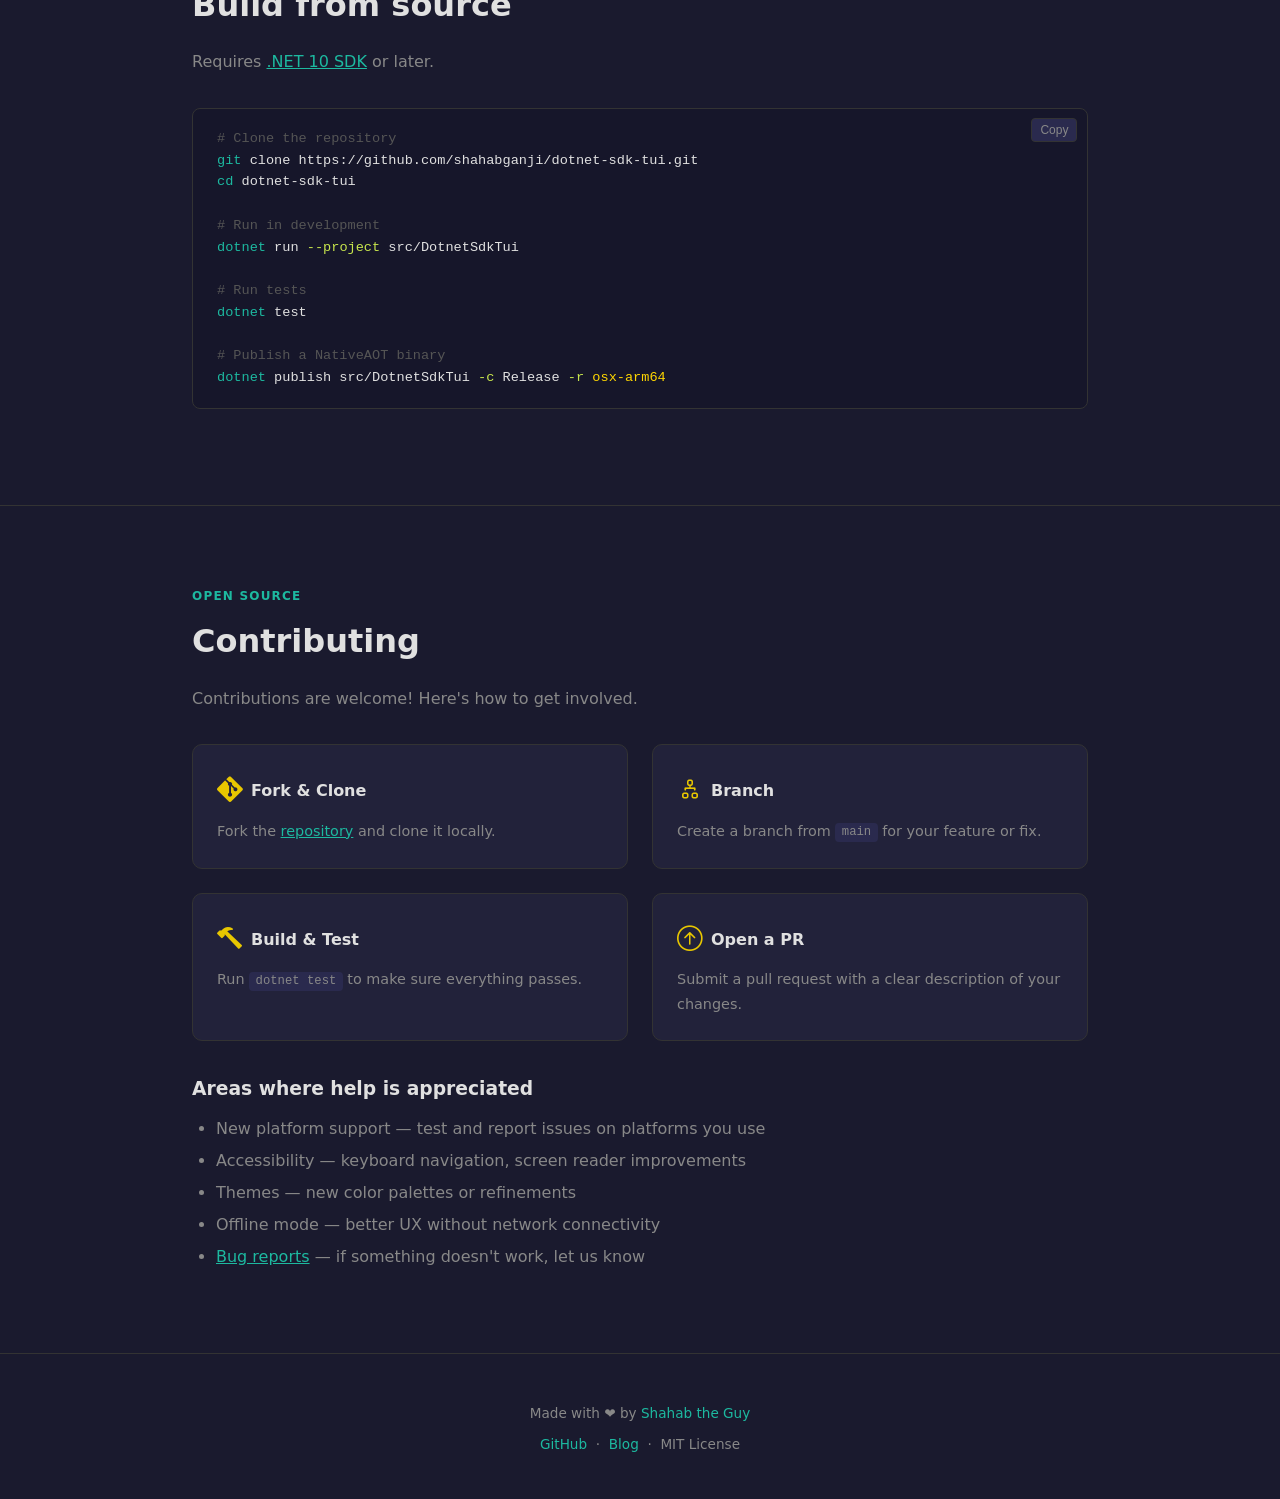
==== commit 8cbacd8b: "feat(mascot): add brand rocket mascot Add an original rocket mascot in the brand teal + lime palette" ====
--- a/docs/index.html
+++ b/docs/index.html
@@ -82,7 +82,11 @@
       font-size: 1.1rem;
       color: var(--teal);
       text-decoration: none;
-    }
+      display: inline-flex;
+      align-items: center;
+      gap: 0.55rem;
+    }
+    nav .logo img { height: 28px; width: 28px; }
     nav .logo span { color: var(--text); font-weight: 400; }
     nav .nav-links { display: flex; gap: 1.5rem; align-items: center; }
     nav .nav-links a {
@@ -303,7 +307,7 @@
 <!-- Navigation -->
 <nav>
   <div class="nav-inner">
-    <a href="#" class="logo">.NET SDK <span>Manager</span></a>
+    <a href="#" class="logo"><img src="images/mascot.svg" alt="dsm mascot" />.NET SDK <span>Manager</span></a>
     <div class="nav-links">
       <a href="#features" class="hide-mobile">Features</a>
       <a href="#install">Install</a>
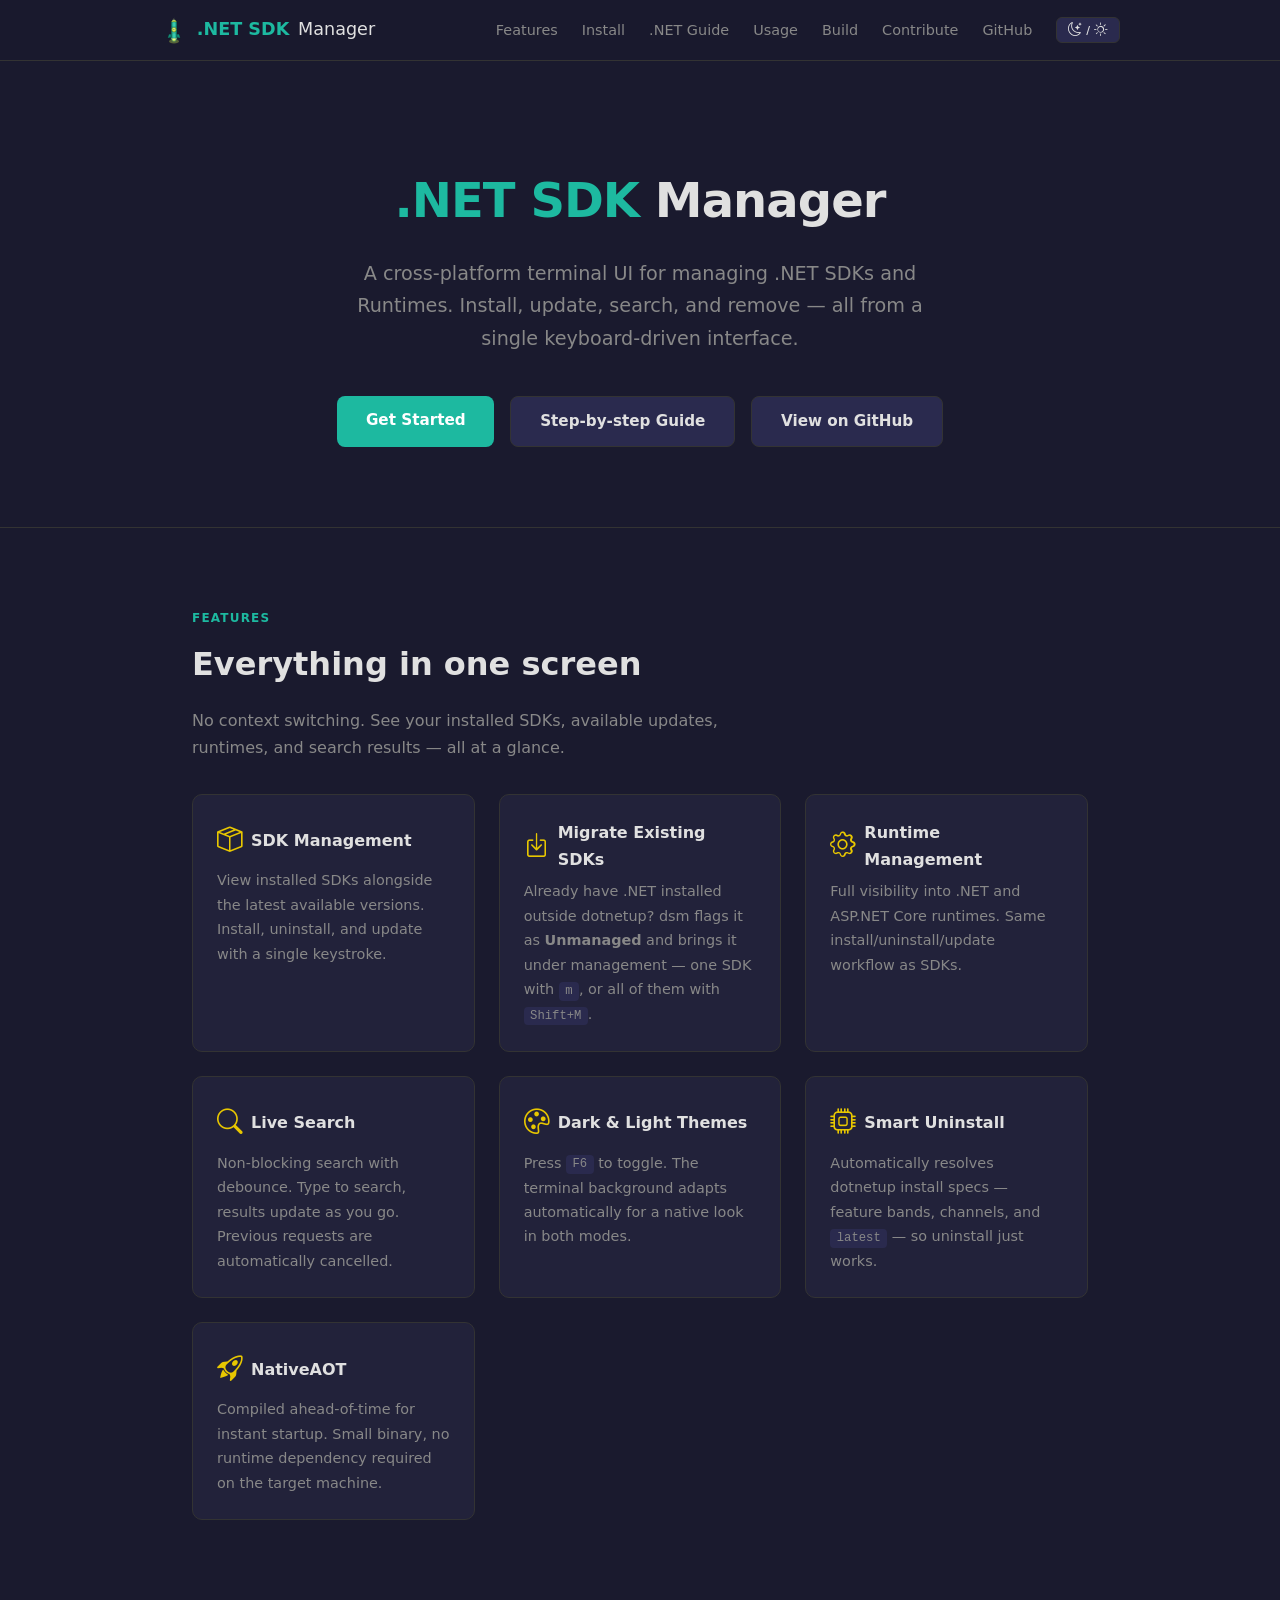
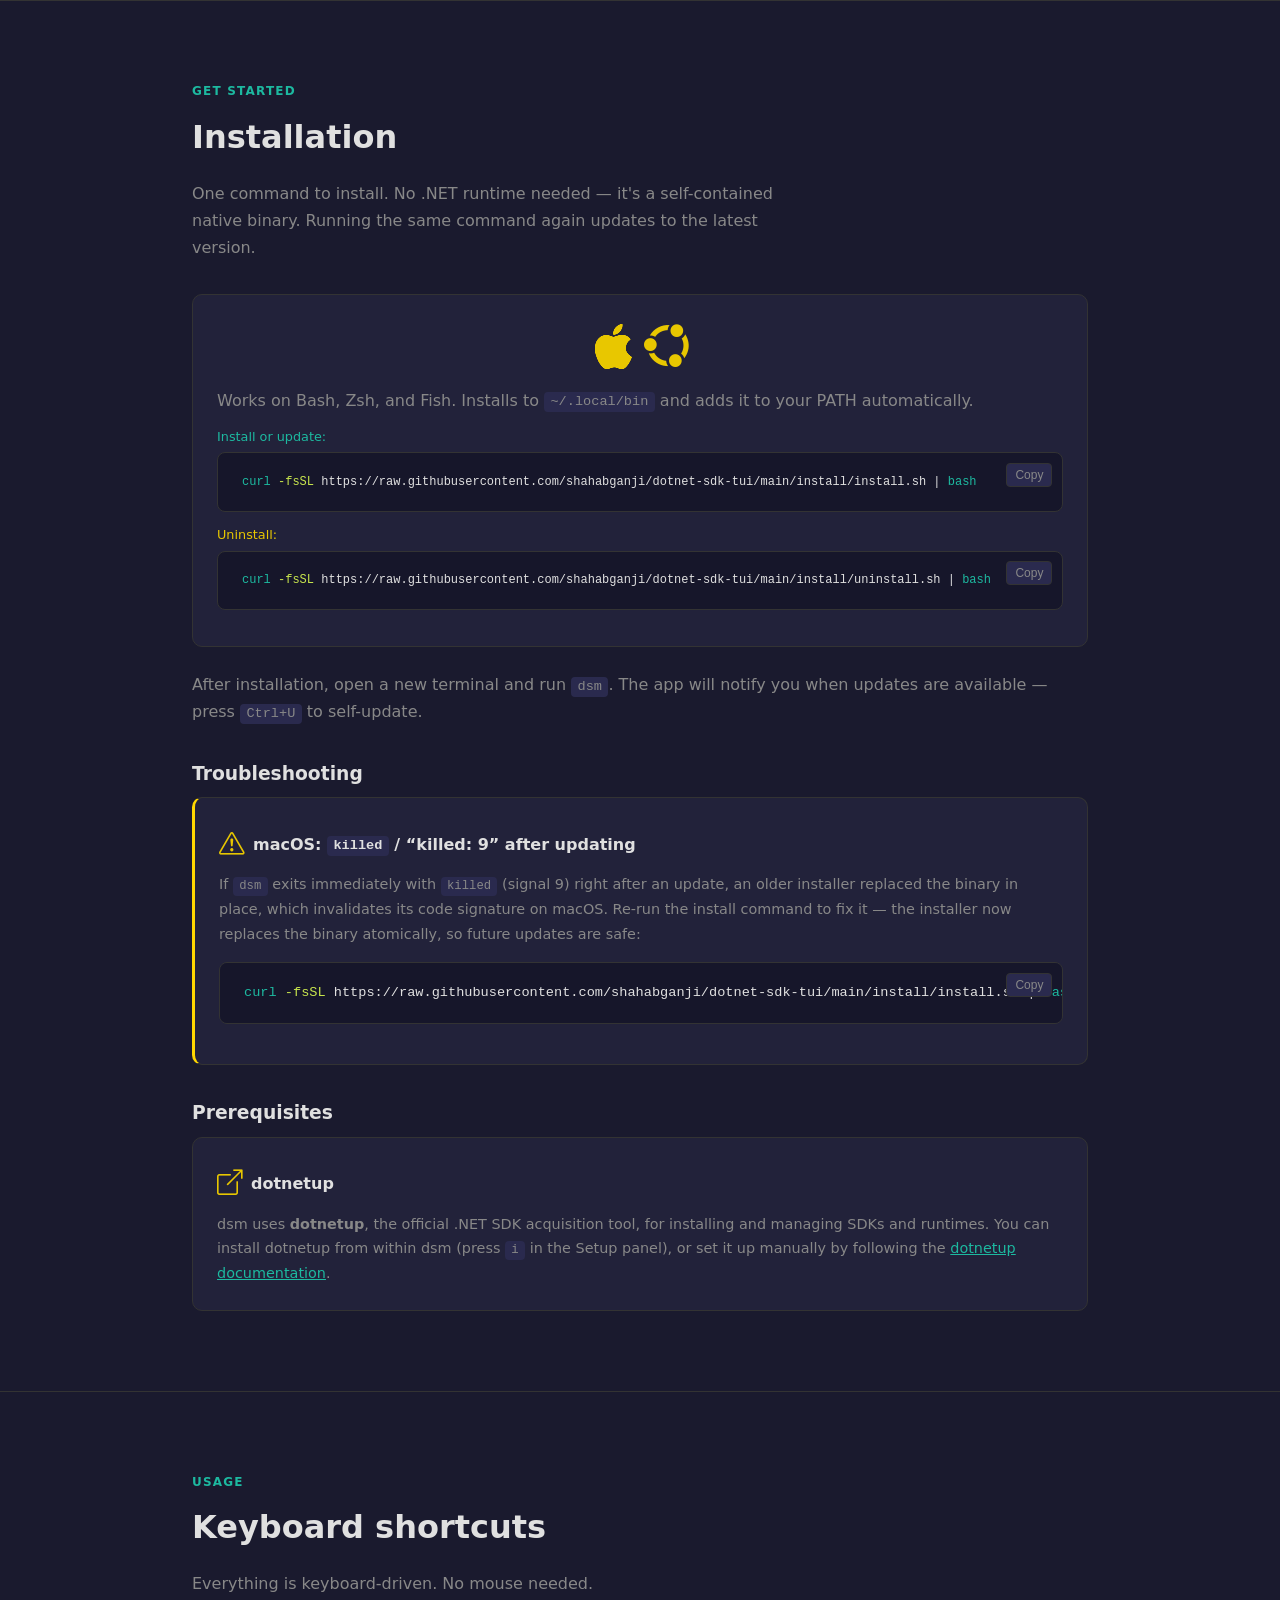
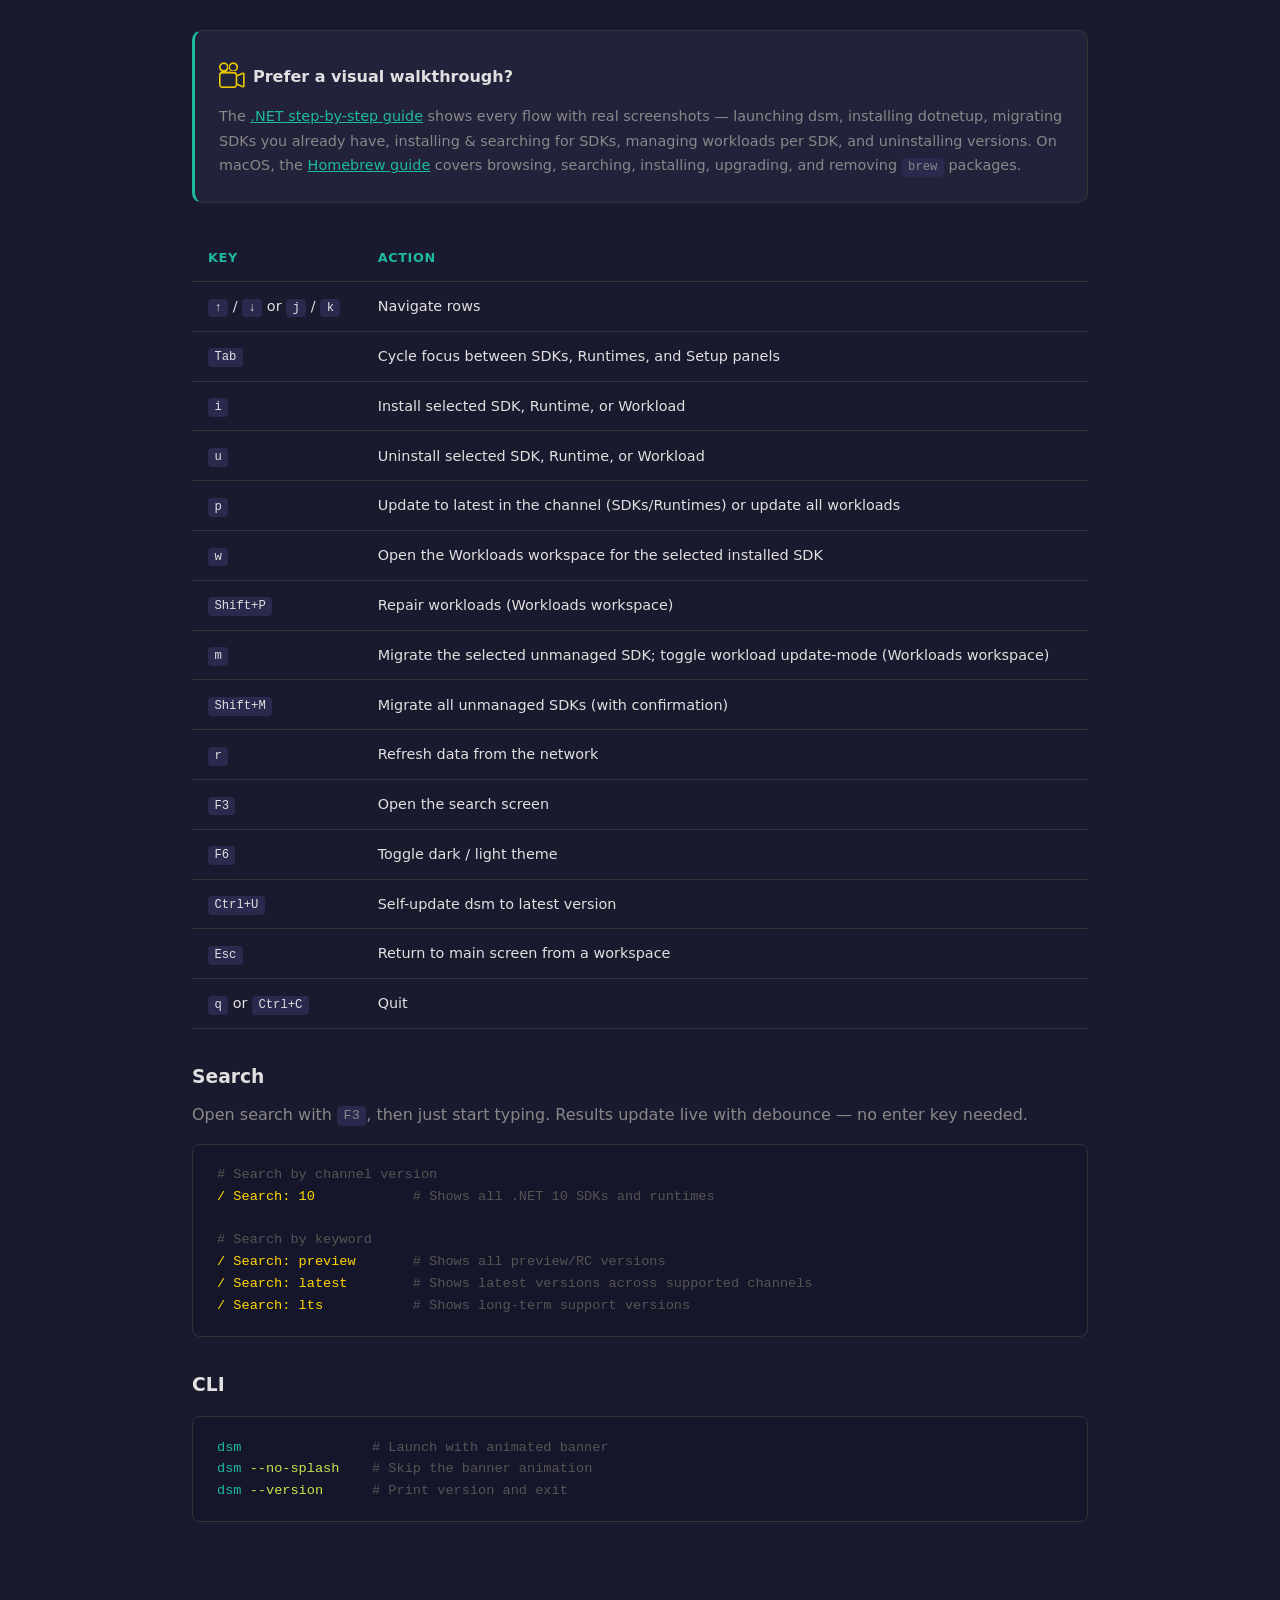
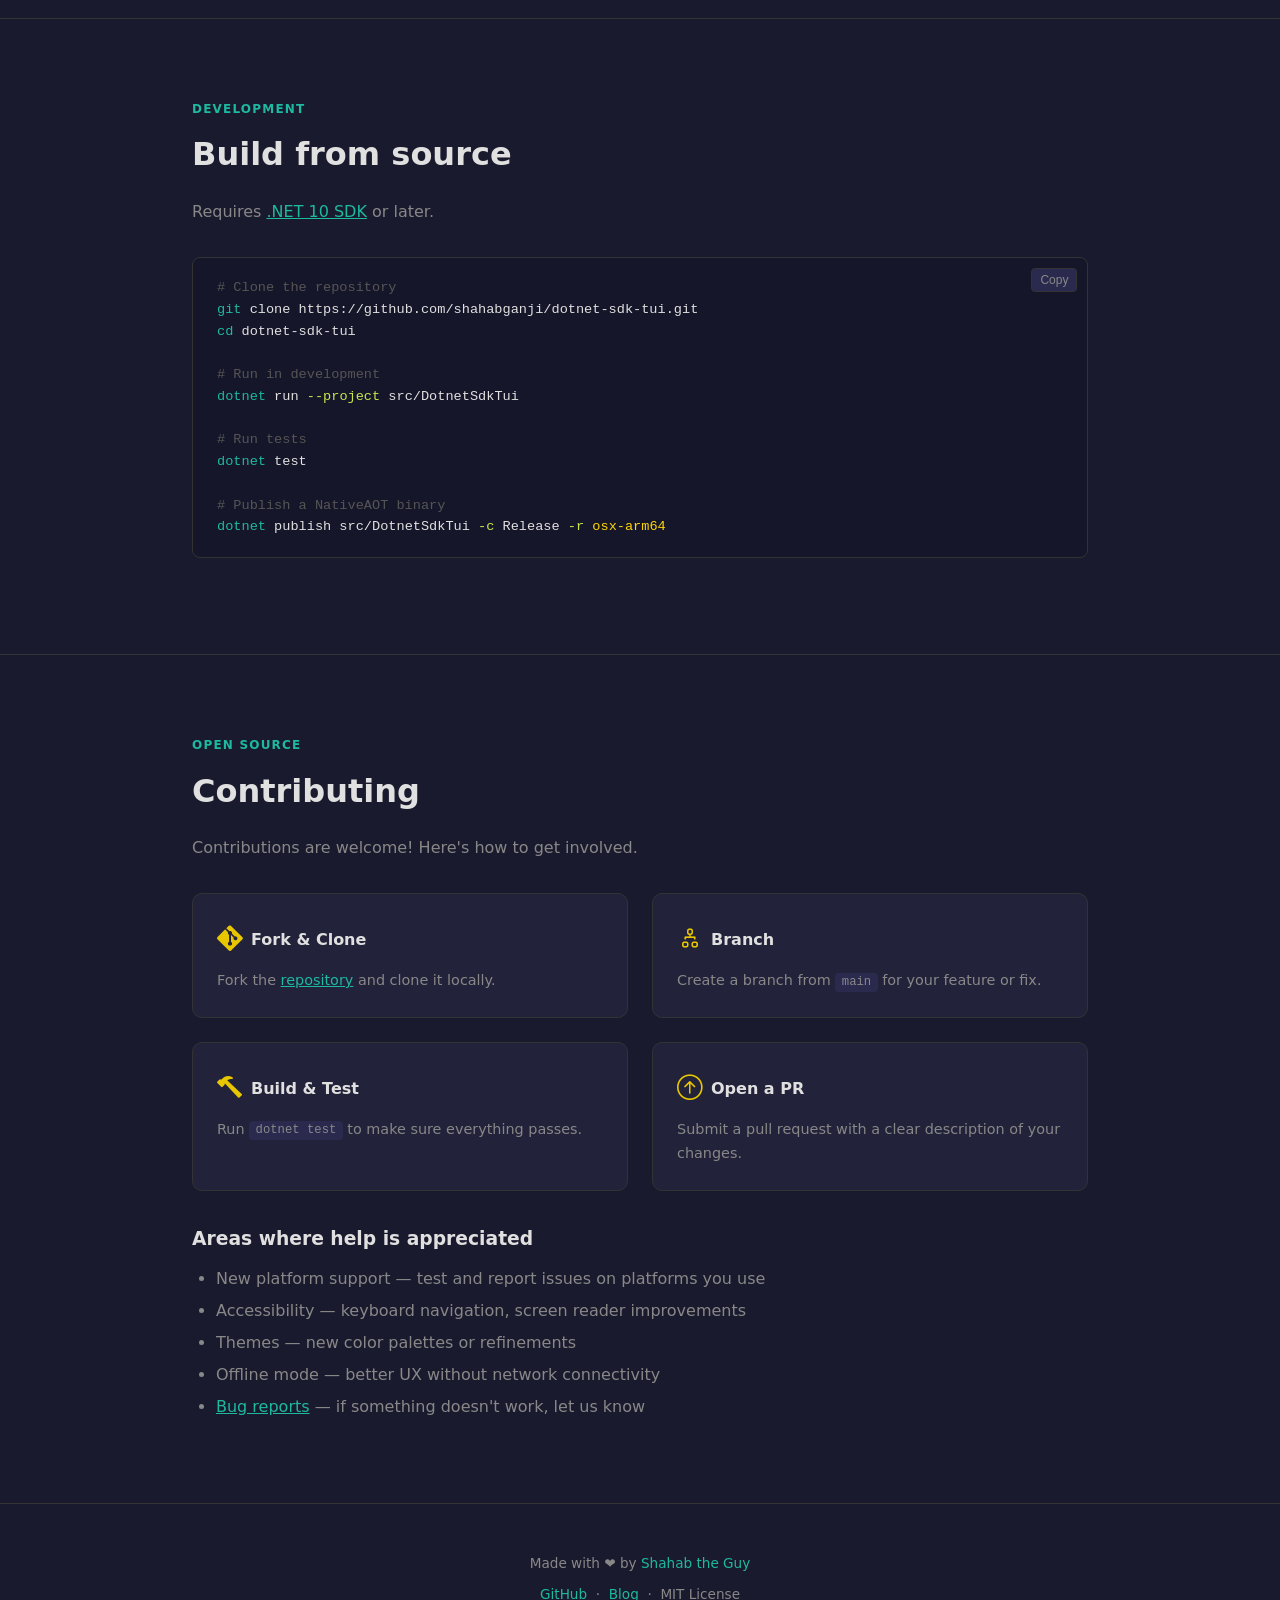
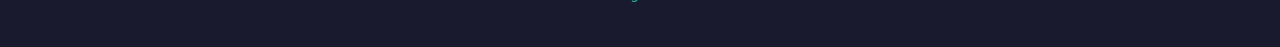
==== commit 21ece7ed: "feat: add per-SDK Workloads workspace (drill-in via `w`) Adds a new Workloads workspace to dsm, open" ====
--- a/docs/index.html
+++ b/docs/index.html
@@ -418,7 +418,7 @@
 
     <div class="feature-card" style="border-left: 3px solid var(--teal); margin-bottom: 2rem;">
       <div class="card-header"><i class="bi bi-camera-reels icon"></i><h3>Prefer a visual walkthrough?</h3></div>
-      <p style="color: var(--text-muted);">The <a href="guide.html" style="color: var(--teal);">.NET step-by-step guide</a> shows every flow with real screenshots — launching dsm, installing dotnetup, migrating SDKs you already have, installing &amp; searching for SDKs, and uninstalling versions. On macOS, the <a href="guide-brew.html" style="color: var(--teal);">Homebrew guide</a> covers browsing, searching, installing, upgrading, and removing <code>brew</code> packages.</p>
+      <p style="color: var(--text-muted);">The <a href="guide.html" style="color: var(--teal);">.NET step-by-step guide</a> shows every flow with real screenshots — launching dsm, installing dotnetup, migrating SDKs you already have, installing &amp; searching for SDKs, managing workloads per SDK, and uninstalling versions. On macOS, the <a href="guide-brew.html" style="color: var(--teal);">Homebrew guide</a> covers browsing, searching, installing, upgrading, and removing <code>brew</code> packages.</p>
     </div>
 
     <table>
@@ -426,15 +426,18 @@
       <tbody>
         <tr><td><code>↑</code> / <code>↓</code> or <code>j</code> / <code>k</code></td><td>Navigate rows</td></tr>
         <tr><td><code>Tab</code></td><td>Cycle focus between SDKs, Runtimes, and Setup panels</td></tr>
-        <tr><td><code>i</code></td><td>Install selected SDK or Runtime</td></tr>
-        <tr><td><code>u</code></td><td>Uninstall selected SDK or Runtime</td></tr>
-        <tr><td><code>p</code></td><td>Update to the latest version in the channel</td></tr>
-        <tr><td><code>m</code></td><td>Migrate the selected unmanaged SDK or Runtime into dotnetup</td></tr>
+        <tr><td><code>i</code></td><td>Install selected SDK, Runtime, or Workload</td></tr>
+        <tr><td><code>u</code></td><td>Uninstall selected SDK, Runtime, or Workload</td></tr>
+        <tr><td><code>p</code></td><td>Update to latest in the channel (SDKs/Runtimes) or update all workloads</td></tr>
+        <tr><td><code>w</code></td><td>Open the Workloads workspace for the selected installed SDK</td></tr>
+        <tr><td><code>Shift+P</code></td><td>Repair workloads (Workloads workspace)</td></tr>
+        <tr><td><code>m</code></td><td>Migrate the selected unmanaged SDK; toggle workload update-mode (Workloads workspace)</td></tr>
         <tr><td><code>Shift+M</code></td><td>Migrate all unmanaged SDKs (with confirmation)</td></tr>
         <tr><td><code>r</code></td><td>Refresh data from the network</td></tr>
         <tr><td><code>F3</code></td><td>Open the search screen</td></tr>
         <tr><td><code>F6</code></td><td>Toggle dark / light theme</td></tr>
         <tr><td><code>Ctrl+U</code></td><td>Self-update dsm to latest version</td></tr>
+        <tr><td><code>Esc</code></td><td>Return to main screen from a workspace</td></tr>
         <tr><td><code>q</code> or <code>Ctrl+C</code></td><td>Quit</td></tr>
       </tbody>
     </table>
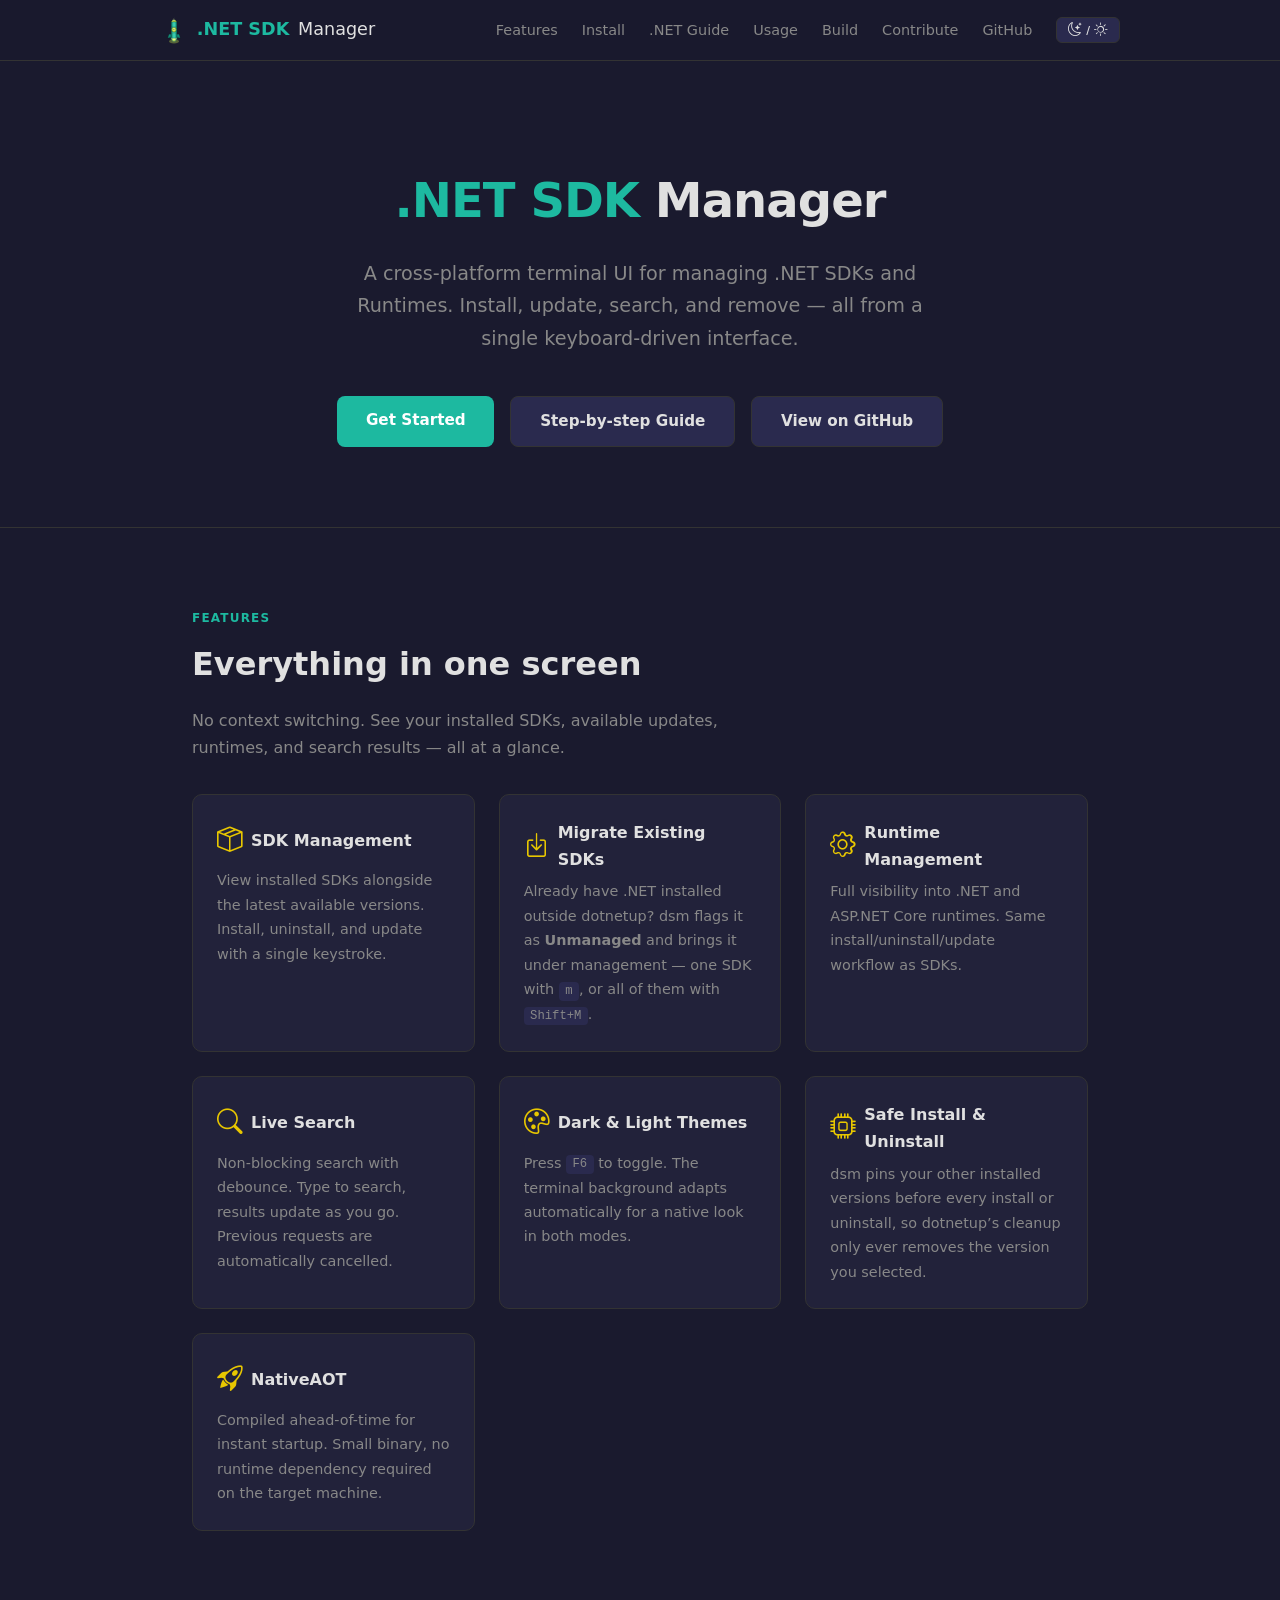
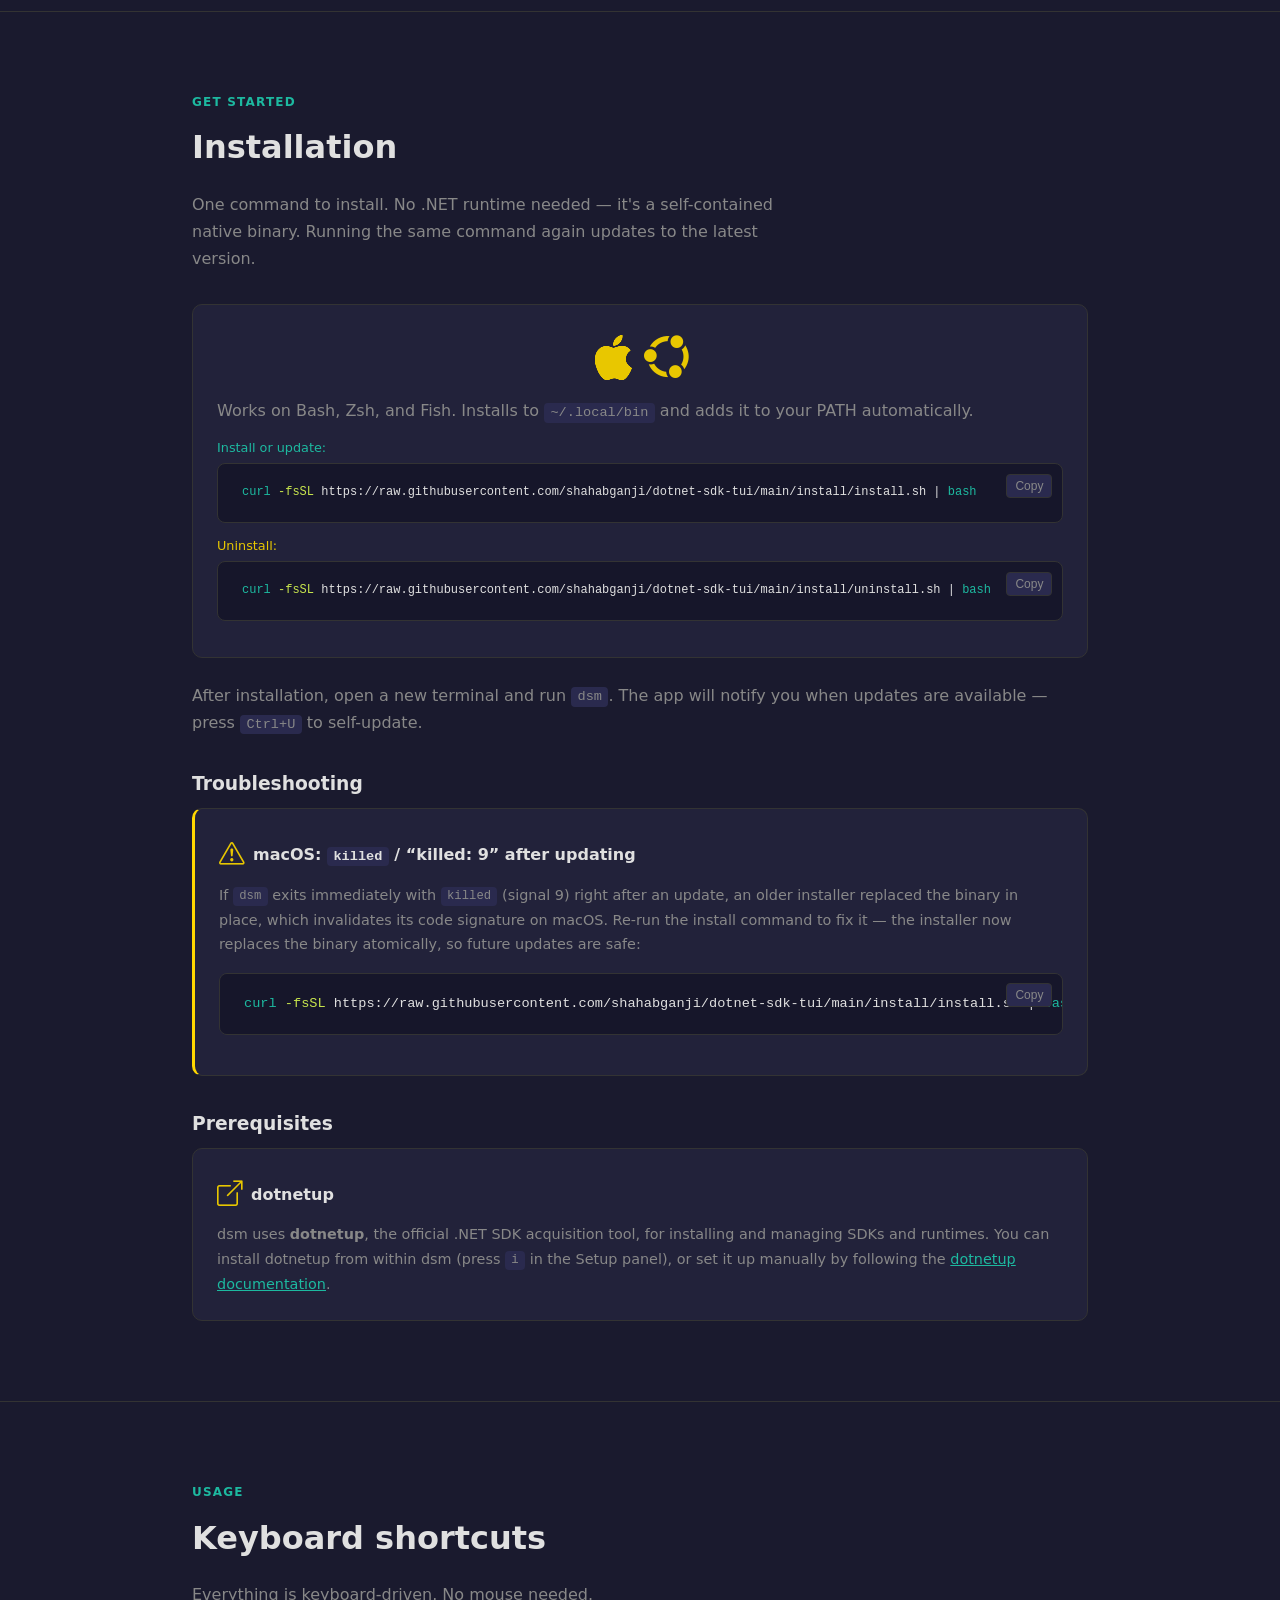
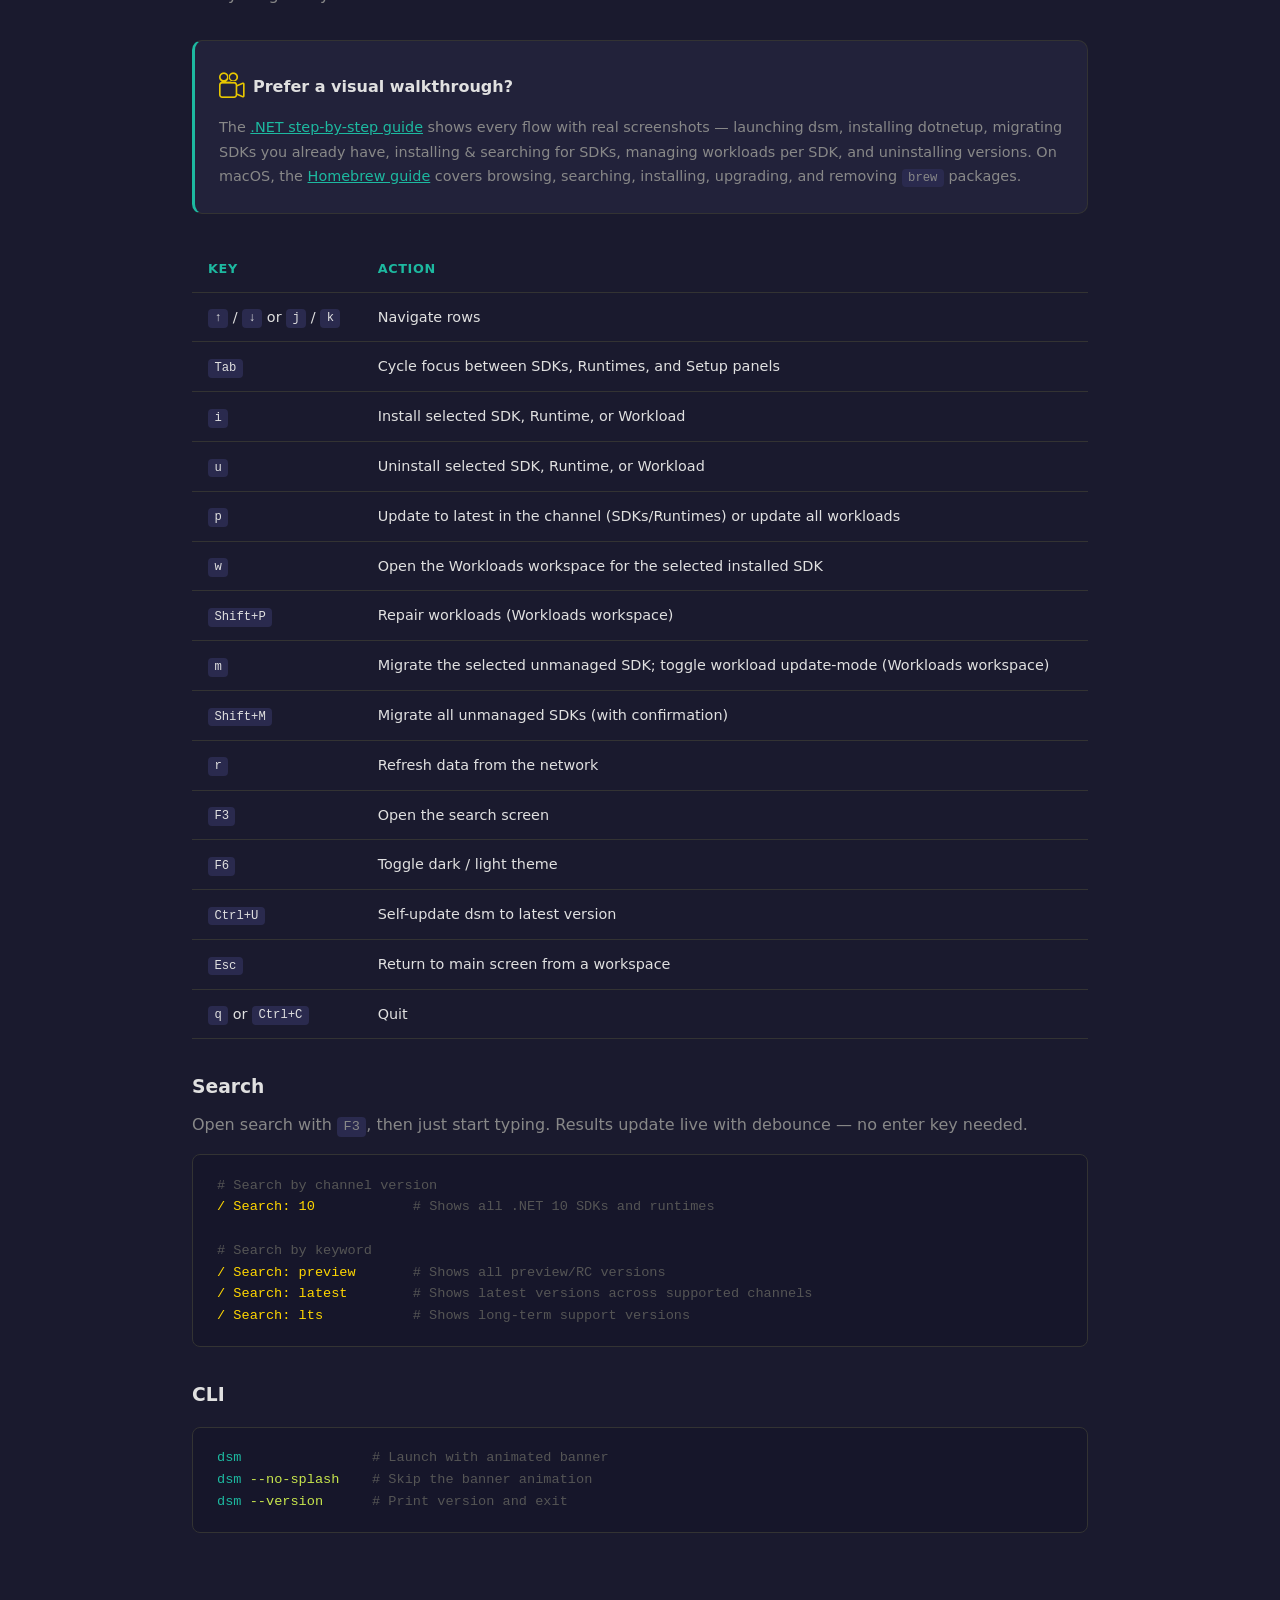
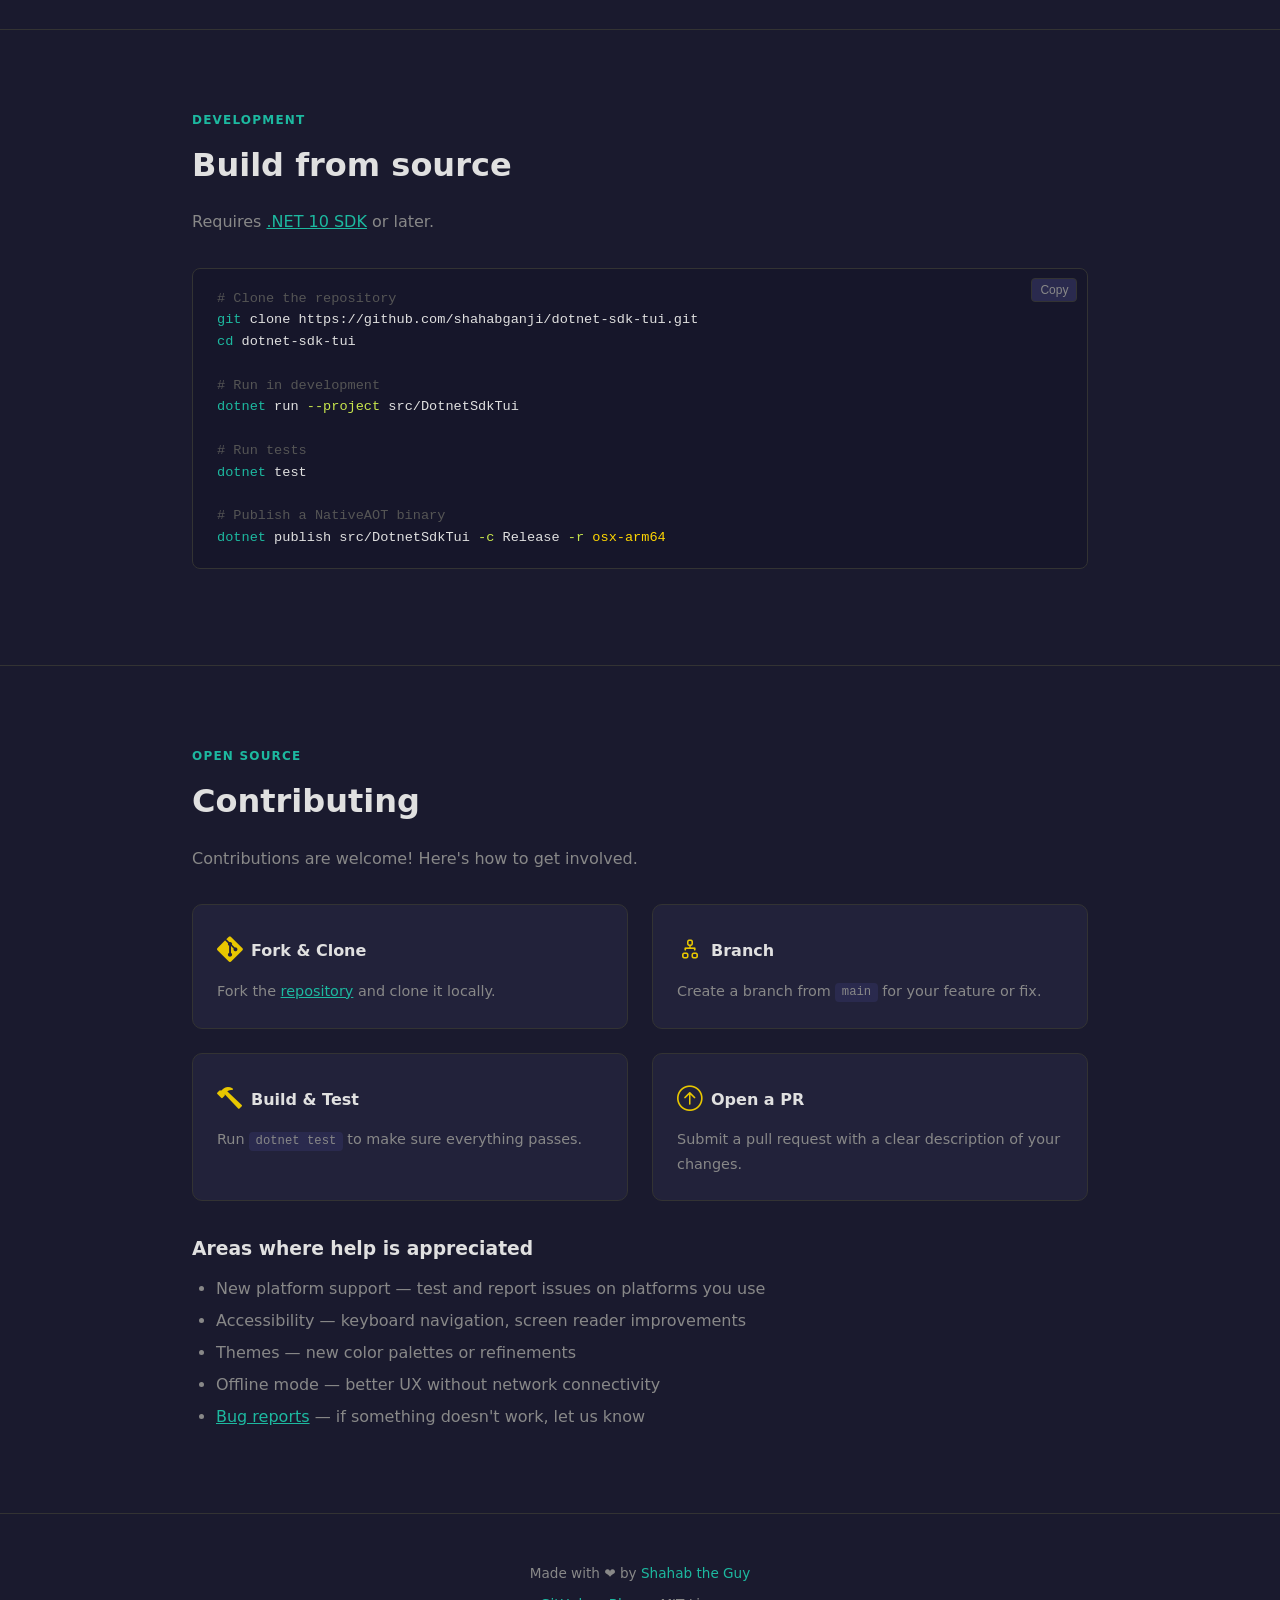
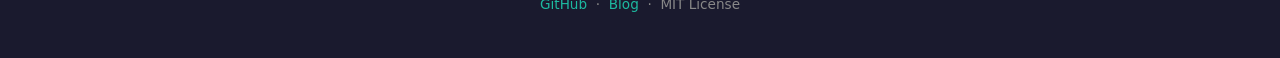
==== commit c8c350c7: "fix: keep other SDKs/runtimes when installing or uninstalling via dotnetup dotnetup's uninstall garb" ====
--- a/docs/index.html
+++ b/docs/index.html
@@ -365,8 +365,8 @@
         <p>Press <code>F6</code> to toggle. The terminal background adapts automatically for a native look in both modes.</p>
       </div>
       <div class="feature-card">
-        <div class="card-header"><i class="bi bi-cpu icon"></i><h3>Smart Uninstall</h3></div>
-        <p>Automatically resolves dotnetup install specs — feature bands, channels, and <code>latest</code> — so uninstall just works.</p>
+        <div class="card-header"><i class="bi bi-cpu icon"></i><h3>Safe Install &amp; Uninstall</h3></div>
+        <p>dsm pins your other installed versions before every install or uninstall, so dotnetup&rsquo;s cleanup only ever removes the version you selected.</p>
       </div>
       <div class="feature-card">
         <div class="card-header"><i class="bi bi-rocket-takeoff icon"></i><h3>NativeAOT</h3></div>
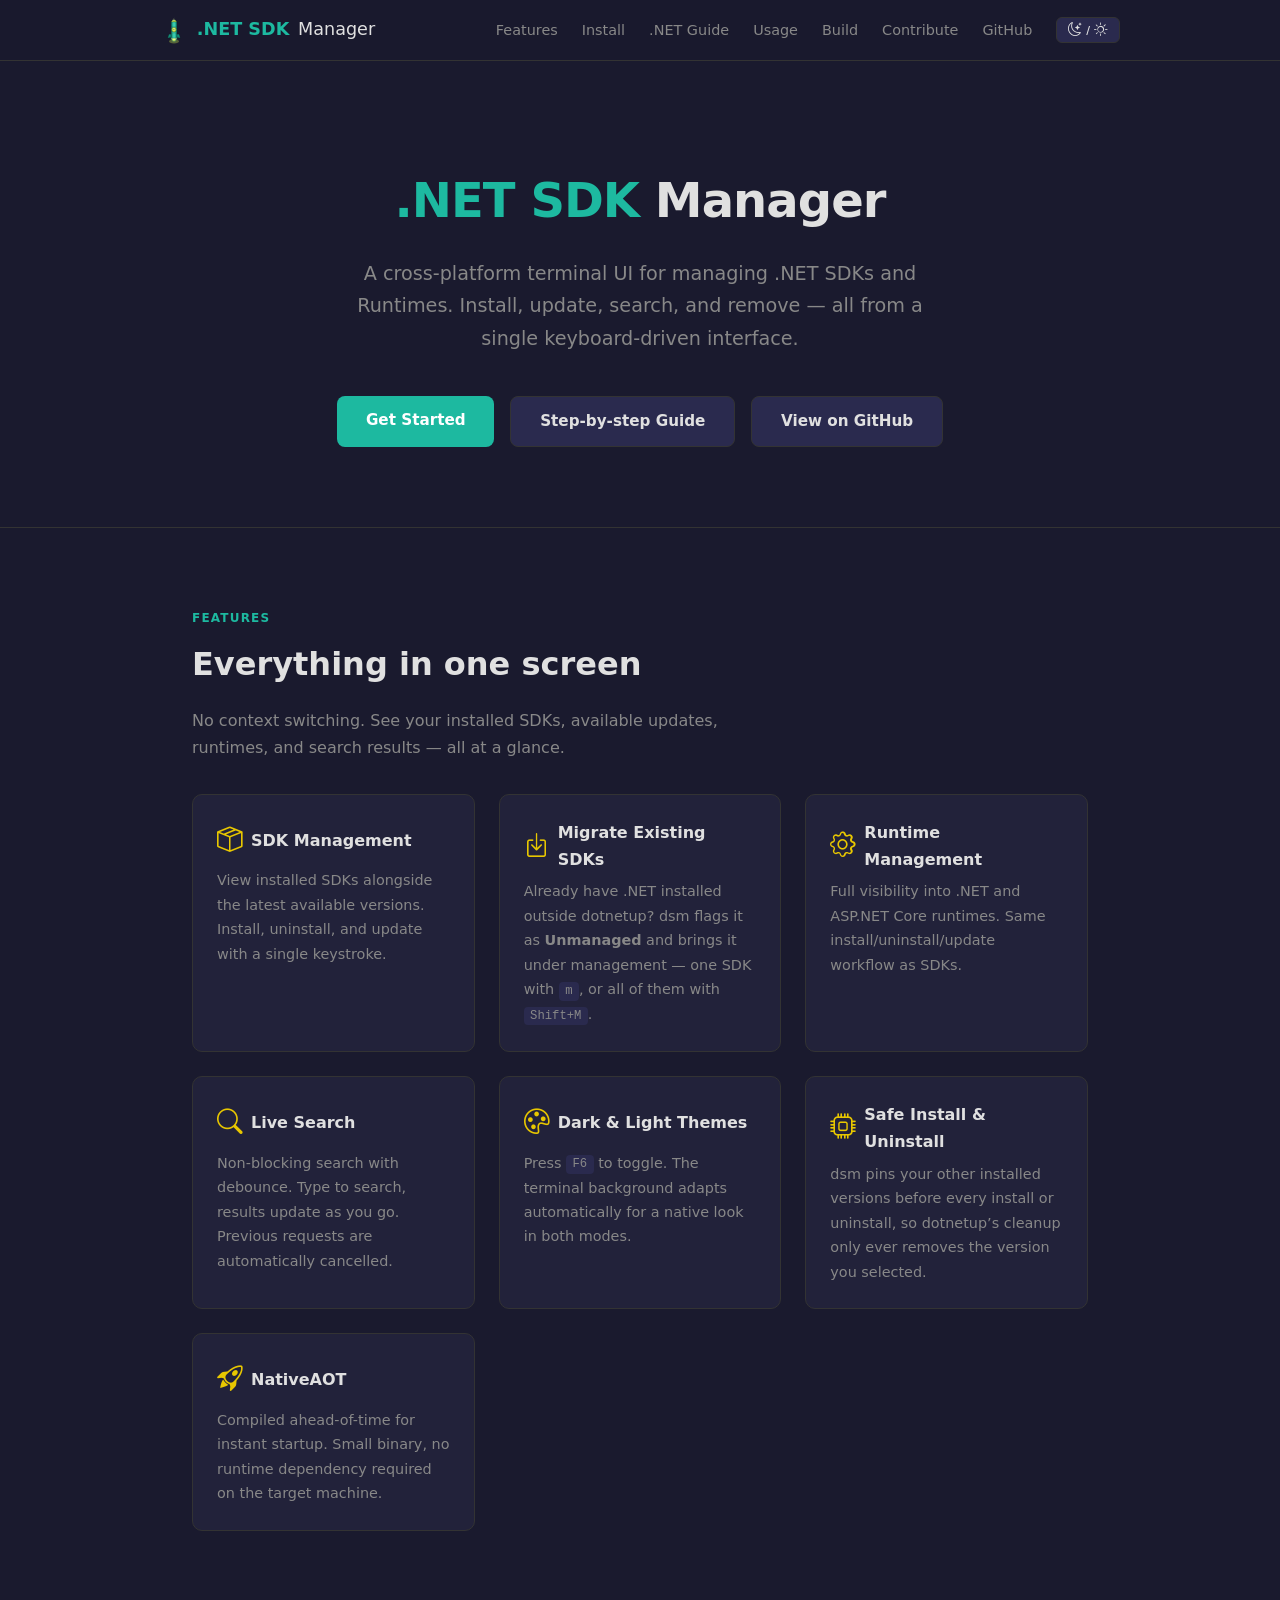
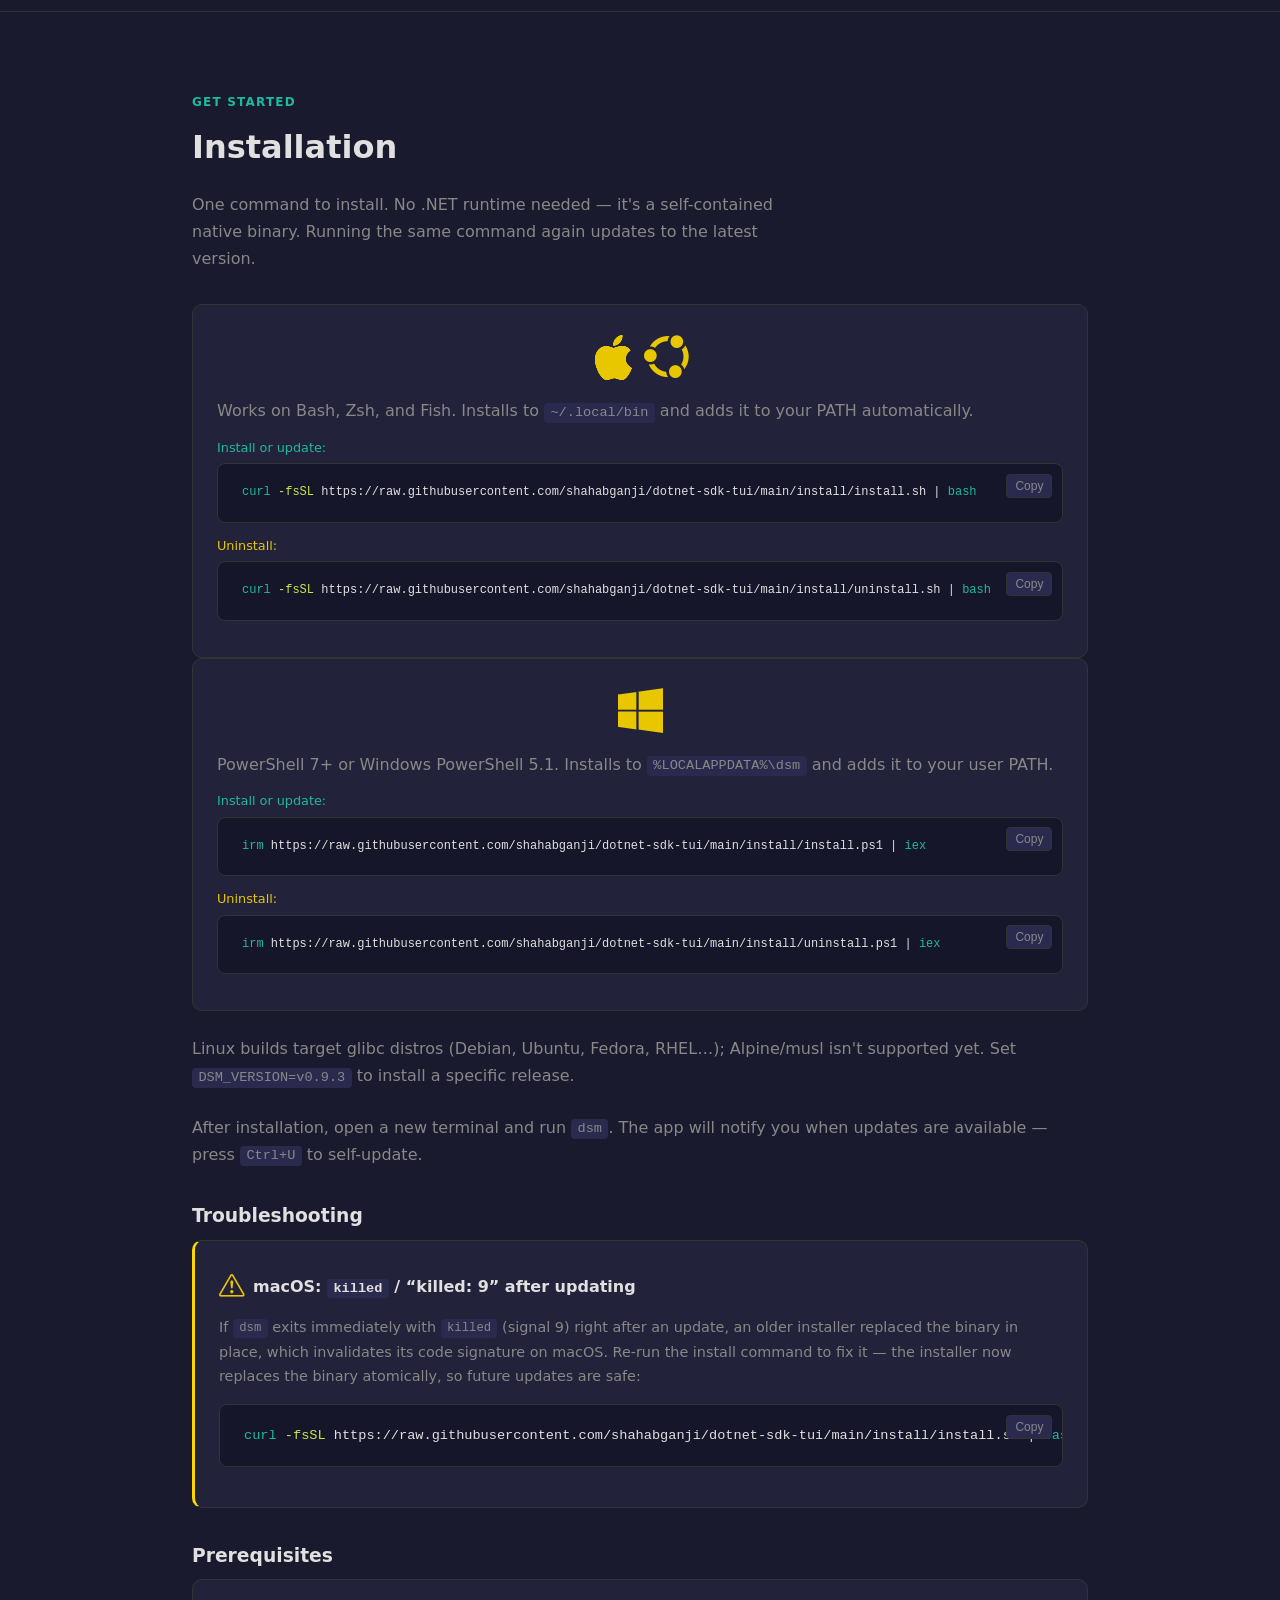
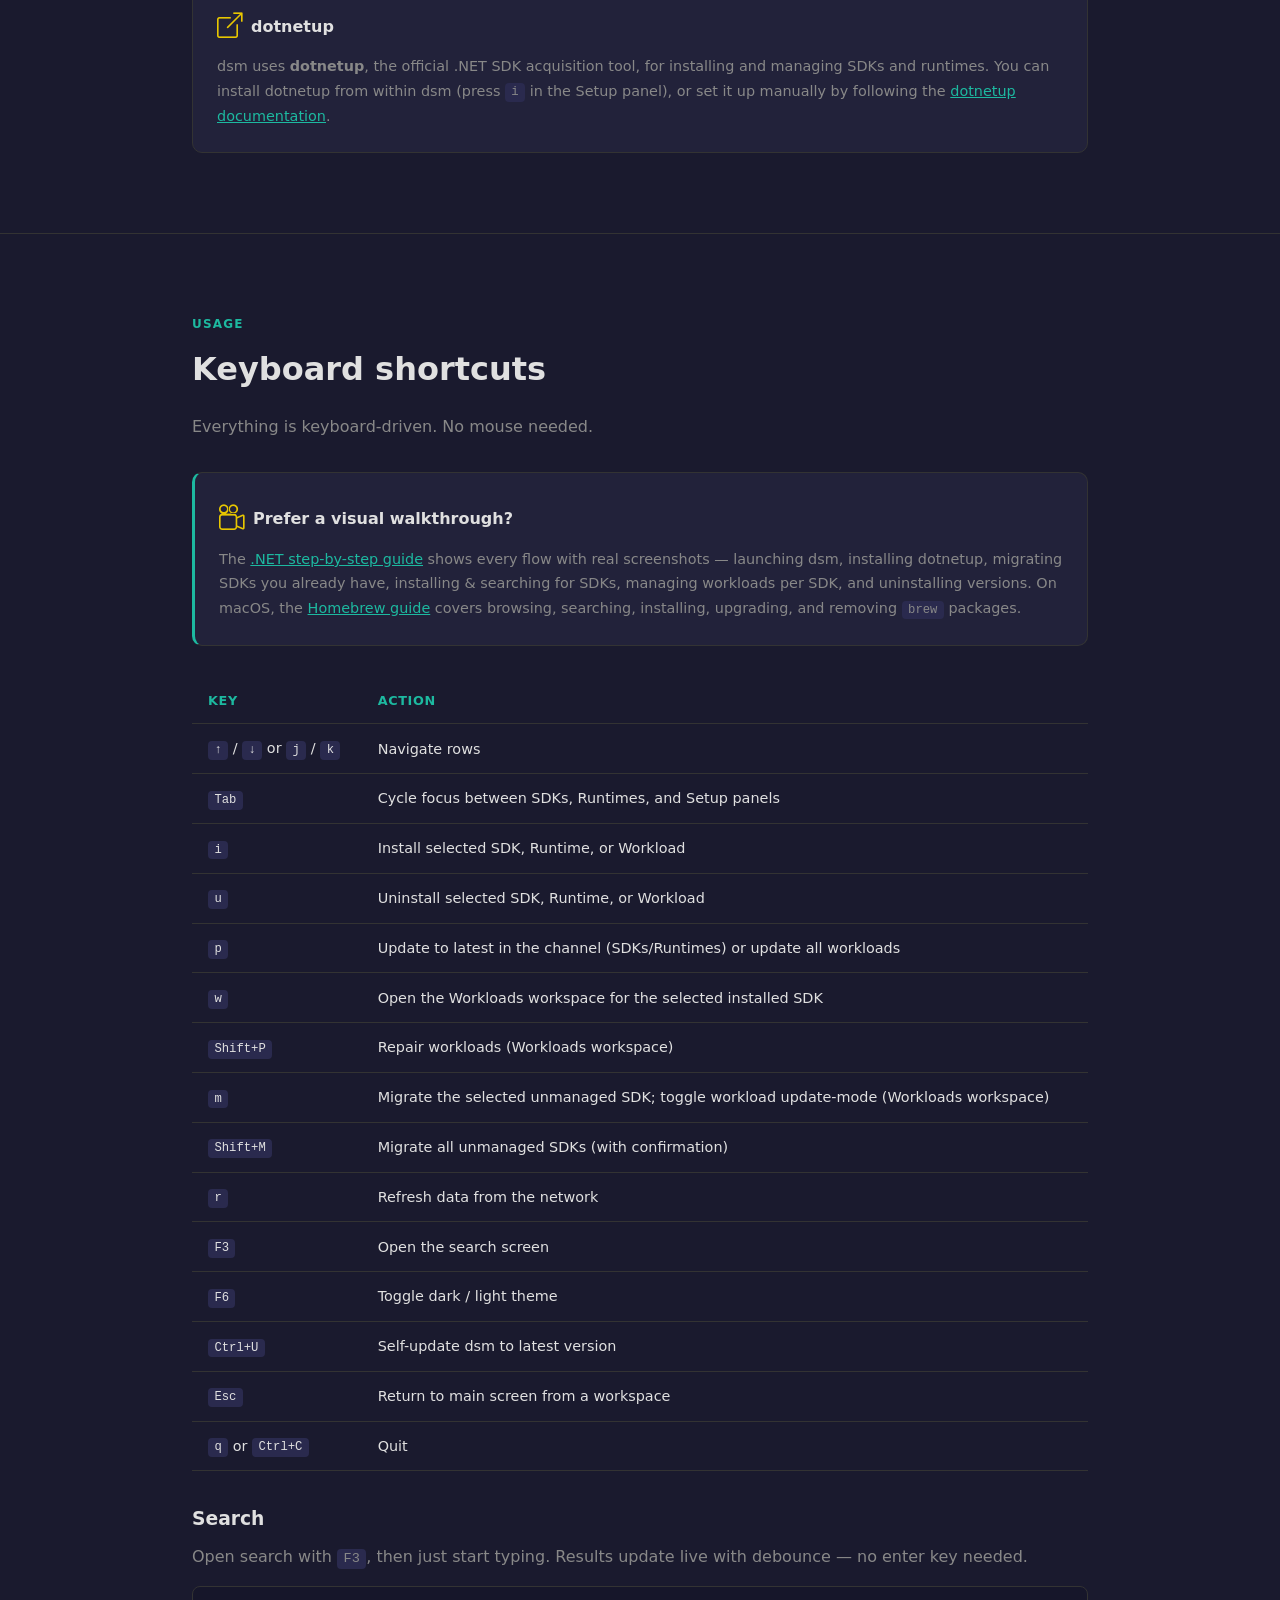
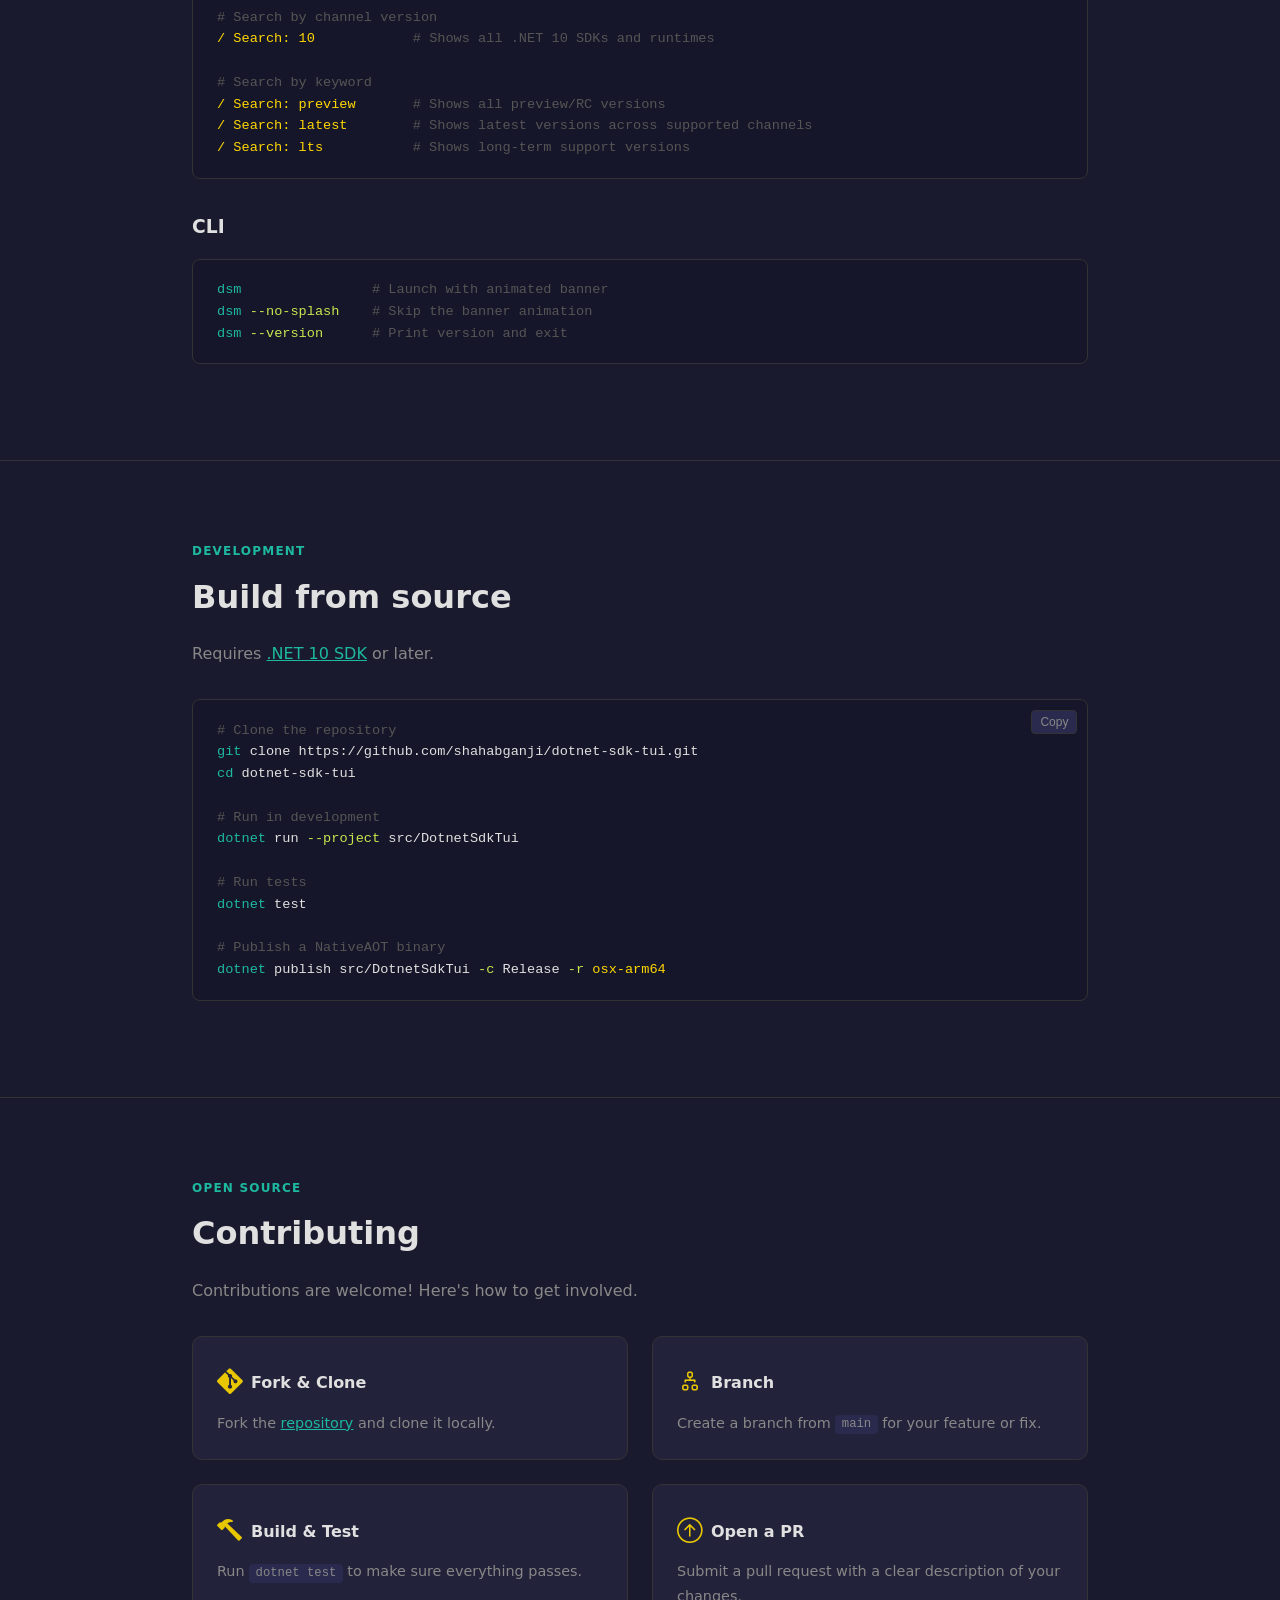
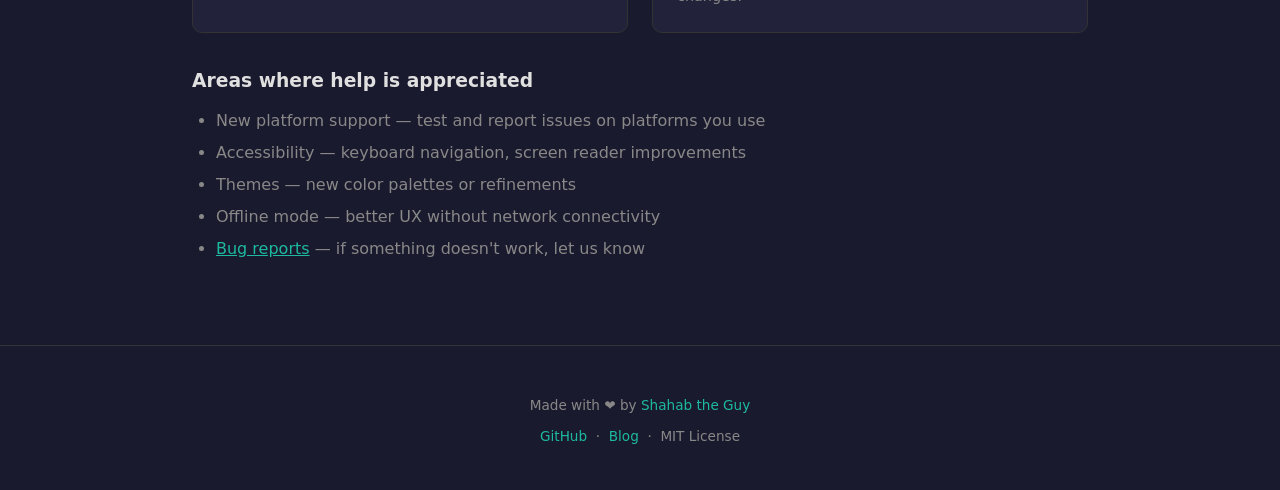
==== commit a5646b03: "Fix glibc floor, PATH after dotnetup install, and Windows E2E - publish.yml: build Linux binaries in" ====
--- a/docs/index.html
+++ b/docs/index.html
@@ -392,6 +392,17 @@
       <pre><button class="copy-btn" onclick="copyCode(this)">Copy</button><span class="cmd">curl</span> <span class="flag">-fsSL</span> https://raw.githubusercontent.com/shahabganji/dotnet-sdk-tui/main/install/uninstall.sh | <span class="cmd">bash</span></pre>
     </div>
 
+    <div class="install-card">
+      <div class="card-header"><i class="bi bi-windows icon" style="font-size:2.8rem;color:var(--icon)"></i></div>
+      <p style="color: var(--text-muted); margin-bottom: 0.75rem;">PowerShell 7+ or Windows PowerShell 5.1. Installs to <code>%LOCALAPPDATA%\dsm</code> and adds it to your user PATH.</p>
+      <p style="font-size: 0.8rem; color: var(--teal); margin-bottom: 0.3rem;">Install or update:</p>
+      <pre><button class="copy-btn" onclick="copyCode(this)">Copy</button><span class="cmd">irm</span> https://raw.githubusercontent.com/shahabganji/dotnet-sdk-tui/main/install/install.ps1 | <span class="cmd">iex</span></pre>
+      <p style="font-size: 0.8rem; color: var(--icon); margin-bottom: 0.3rem;">Uninstall:</p>
+      <pre><button class="copy-btn" onclick="copyCode(this)">Copy</button><span class="cmd">irm</span> https://raw.githubusercontent.com/shahabganji/dotnet-sdk-tui/main/install/uninstall.ps1 | <span class="cmd">iex</span></pre>
+    </div>
+
+    <p style="color: var(--text-muted); margin-top: 1.5rem;">Linux builds target glibc distros (Debian, Ubuntu, Fedora, RHEL…); Alpine/musl isn't supported yet. Set <code>DSM_VERSION=v0.9.3</code> to install a specific release.</p>
+
     <p style="color: var(--text-muted); margin-top: 1.5rem;">After installation, open a new terminal and run <code>dsm</code>. The app will notify you when updates are available — press <code>Ctrl+U</code> to self-update.</p>
 
     <h3 style="margin: 2rem 0 0.5rem;">Troubleshooting</h3>
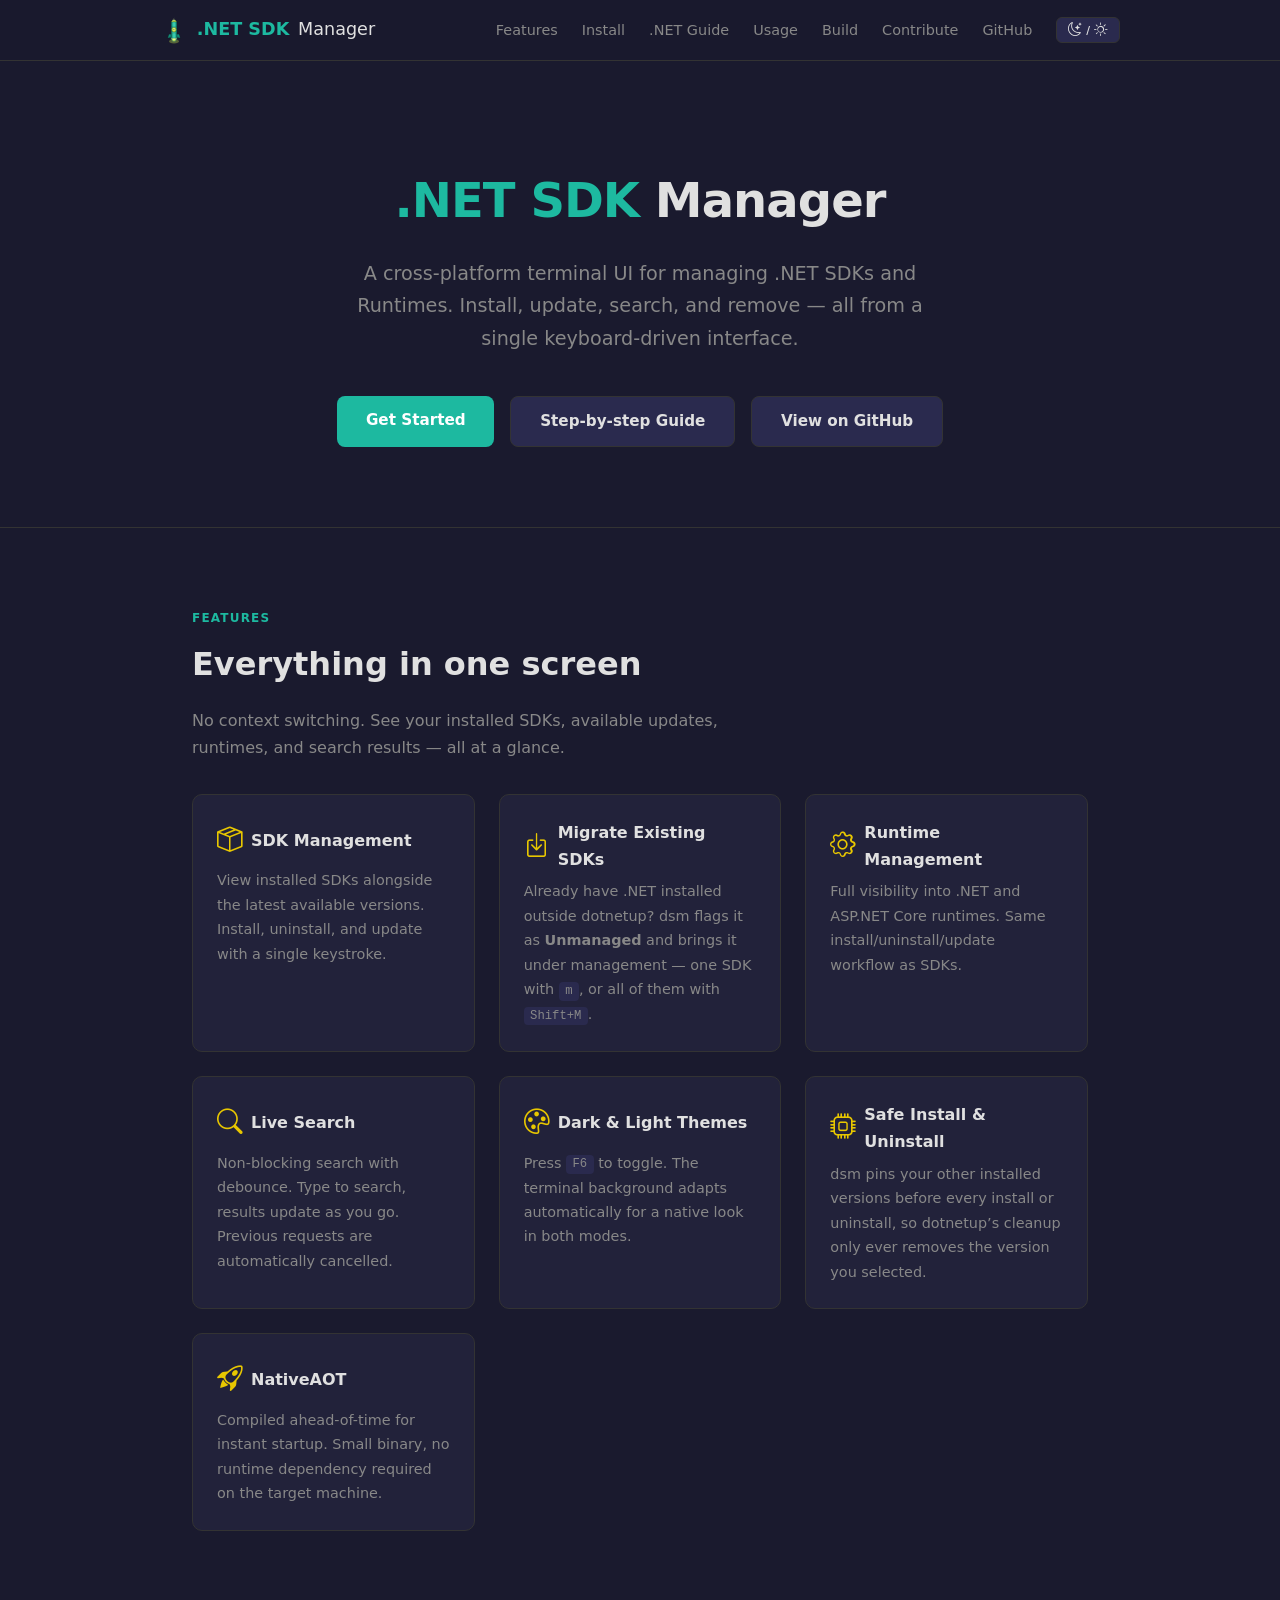
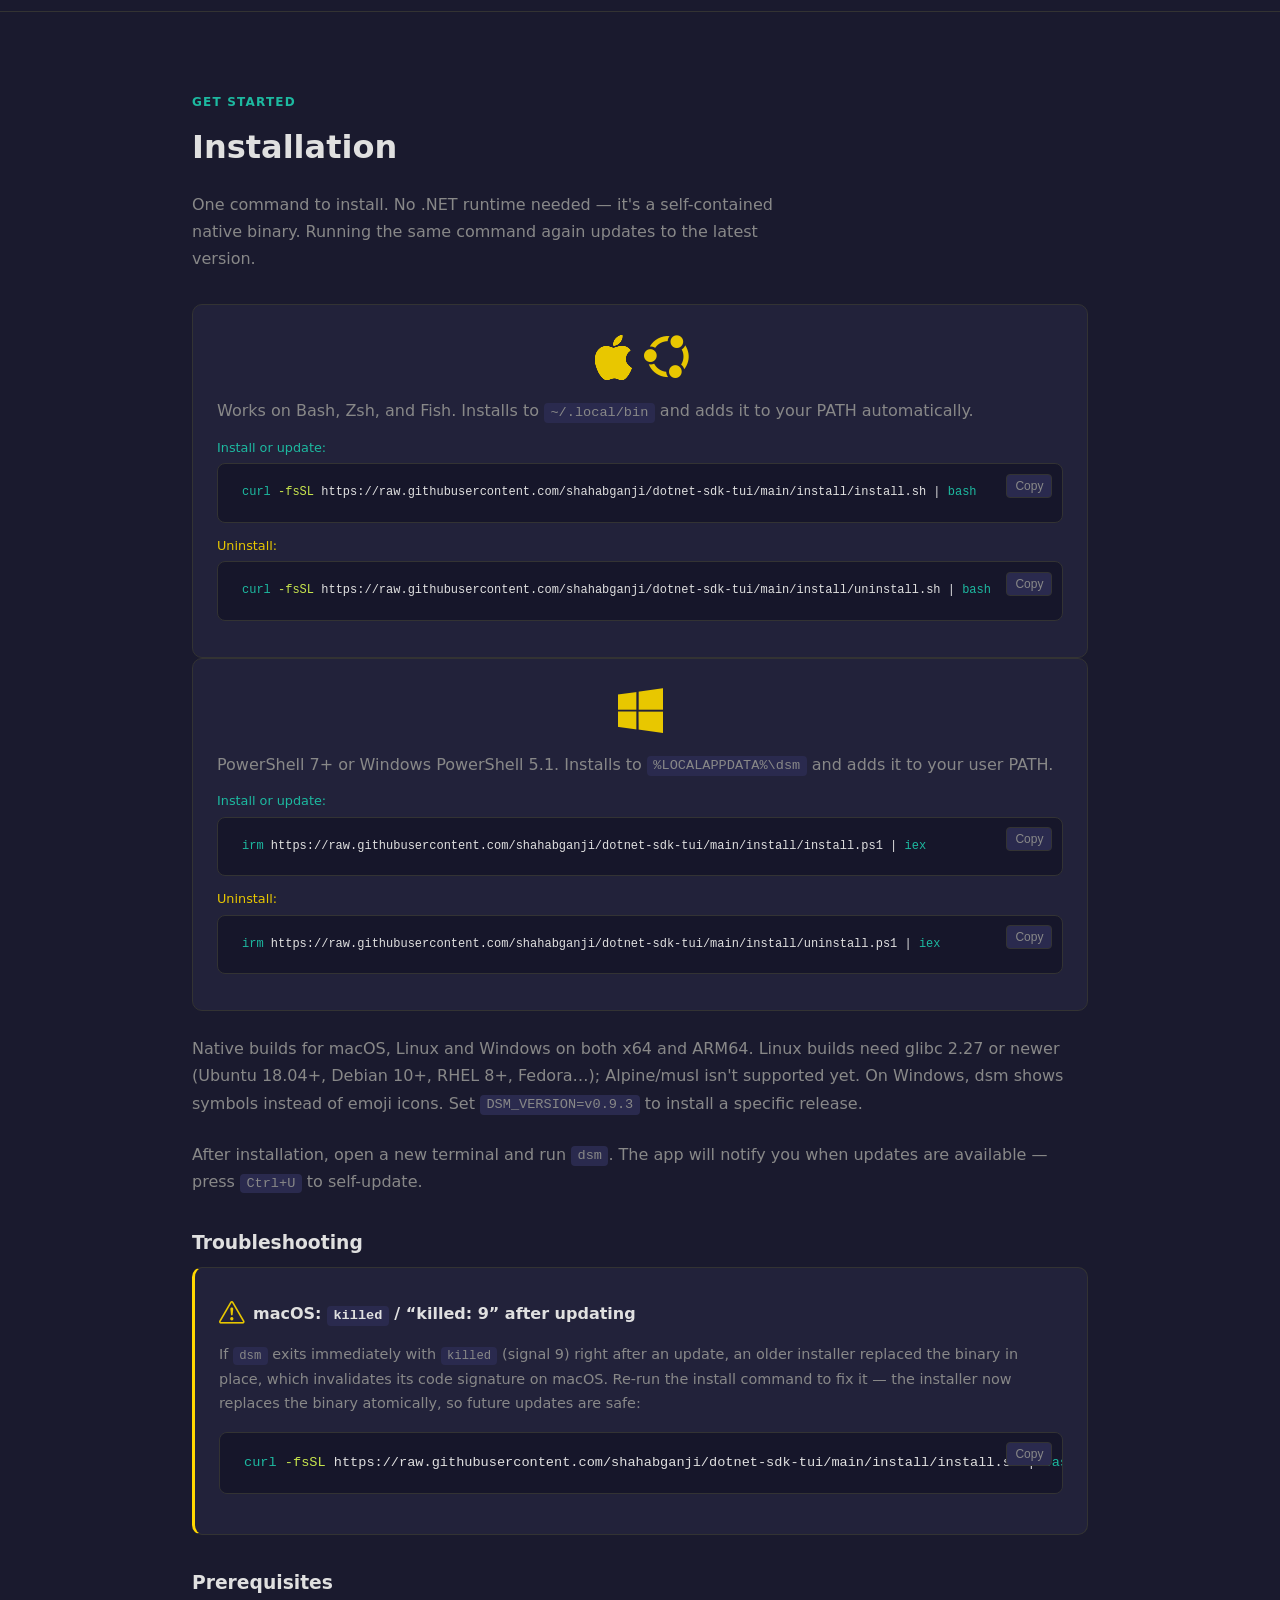
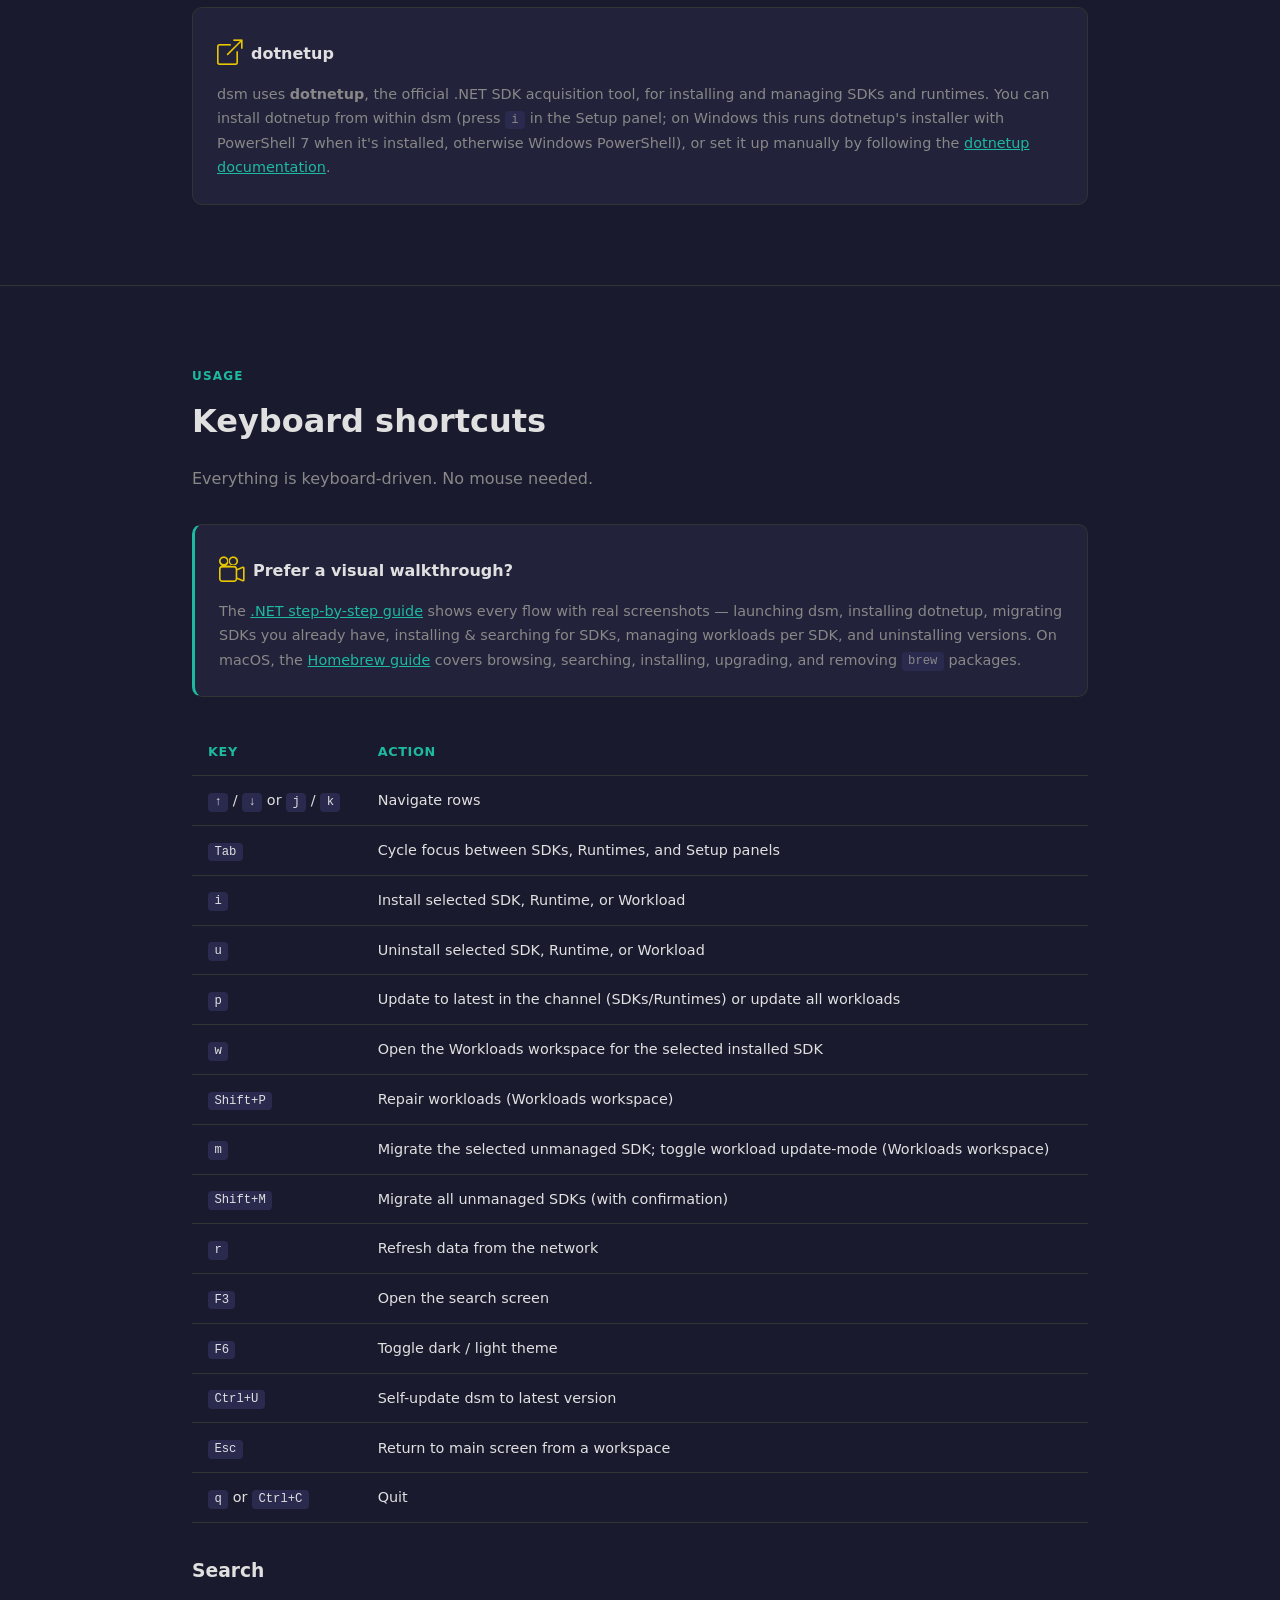
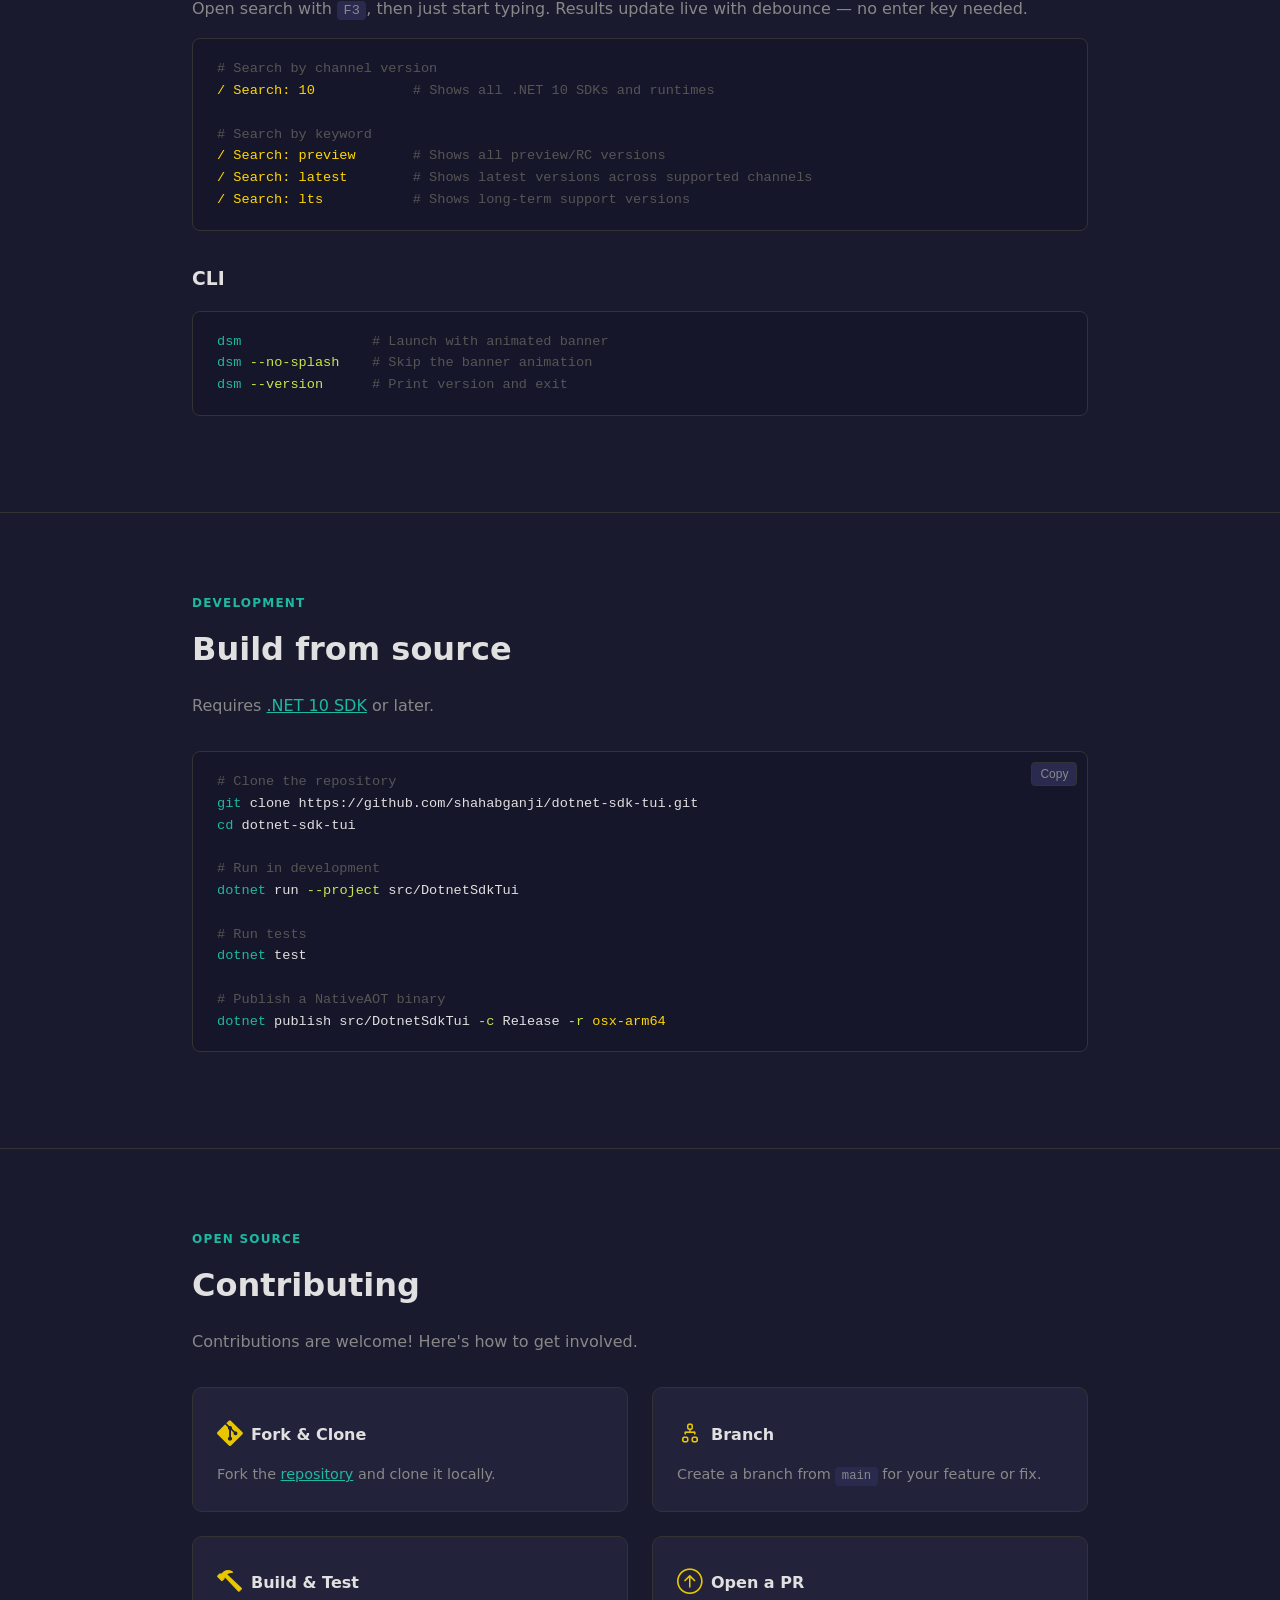
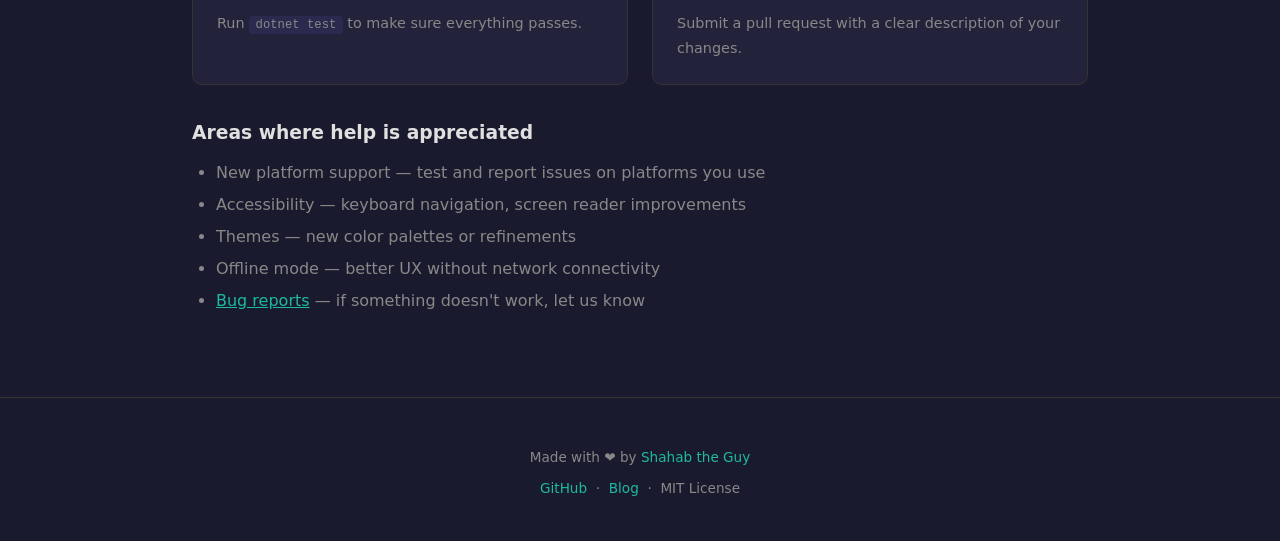
==== commit 8a18c5e7: "Docs: platform requirements, Windows symbols and dotnetup bootstrap Co-authored-by: Copilot <2235562" ====
--- a/docs/index.html
+++ b/docs/index.html
@@ -401,7 +401,7 @@
       <pre><button class="copy-btn" onclick="copyCode(this)">Copy</button><span class="cmd">irm</span> https://raw.githubusercontent.com/shahabganji/dotnet-sdk-tui/main/install/uninstall.ps1 | <span class="cmd">iex</span></pre>
     </div>
 
-    <p style="color: var(--text-muted); margin-top: 1.5rem;">Linux builds target glibc distros (Debian, Ubuntu, Fedora, RHEL…); Alpine/musl isn't supported yet. Set <code>DSM_VERSION=v0.9.3</code> to install a specific release.</p>
+    <p style="color: var(--text-muted); margin-top: 1.5rem;">Native builds for macOS, Linux and Windows on both x64 and ARM64. Linux builds need glibc 2.27 or newer (Ubuntu 18.04+, Debian 10+, RHEL 8+, Fedora…); Alpine/musl isn't supported yet. On Windows, dsm shows symbols instead of emoji icons. Set <code>DSM_VERSION=v0.9.3</code> to install a specific release.</p>
 
     <p style="color: var(--text-muted); margin-top: 1.5rem;">After installation, open a new terminal and run <code>dsm</code>. The app will notify you when updates are available — press <code>Ctrl+U</code> to self-update.</p>
 
@@ -415,7 +415,7 @@
     <h3 style="margin: 2rem 0 0.5rem;">Prerequisites</h3>
     <div class="feature-card" style="margin-top: 0.5rem;">
       <div class="card-header"><i class="bi bi-box-arrow-up-right icon"></i><h3>dotnetup</h3></div>
-      <p style="color: var(--text-muted);">dsm uses <strong>dotnetup</strong>, the official .NET SDK acquisition tool, for installing and managing SDKs and runtimes. You can install dotnetup from within dsm (press <code>i</code> in the Setup panel), or set it up manually by following the <a href="https://github.com/dotnet/sdk/tree/release/dnup/documentation/general/dotnetup" style="color: var(--teal);">dotnetup documentation</a>.</p>
+      <p style="color: var(--text-muted);">dsm uses <strong>dotnetup</strong>, the official .NET SDK acquisition tool, for installing and managing SDKs and runtimes. You can install dotnetup from within dsm (press <code>i</code> in the Setup panel; on Windows this runs dotnetup's installer with PowerShell 7 when it's installed, otherwise Windows PowerShell), or set it up manually by following the <a href="https://github.com/dotnet/sdk/tree/release/dnup/documentation/general/dotnetup" style="color: var(--teal);">dotnetup documentation</a>.</p>
     </div>
   </div>
 </section>
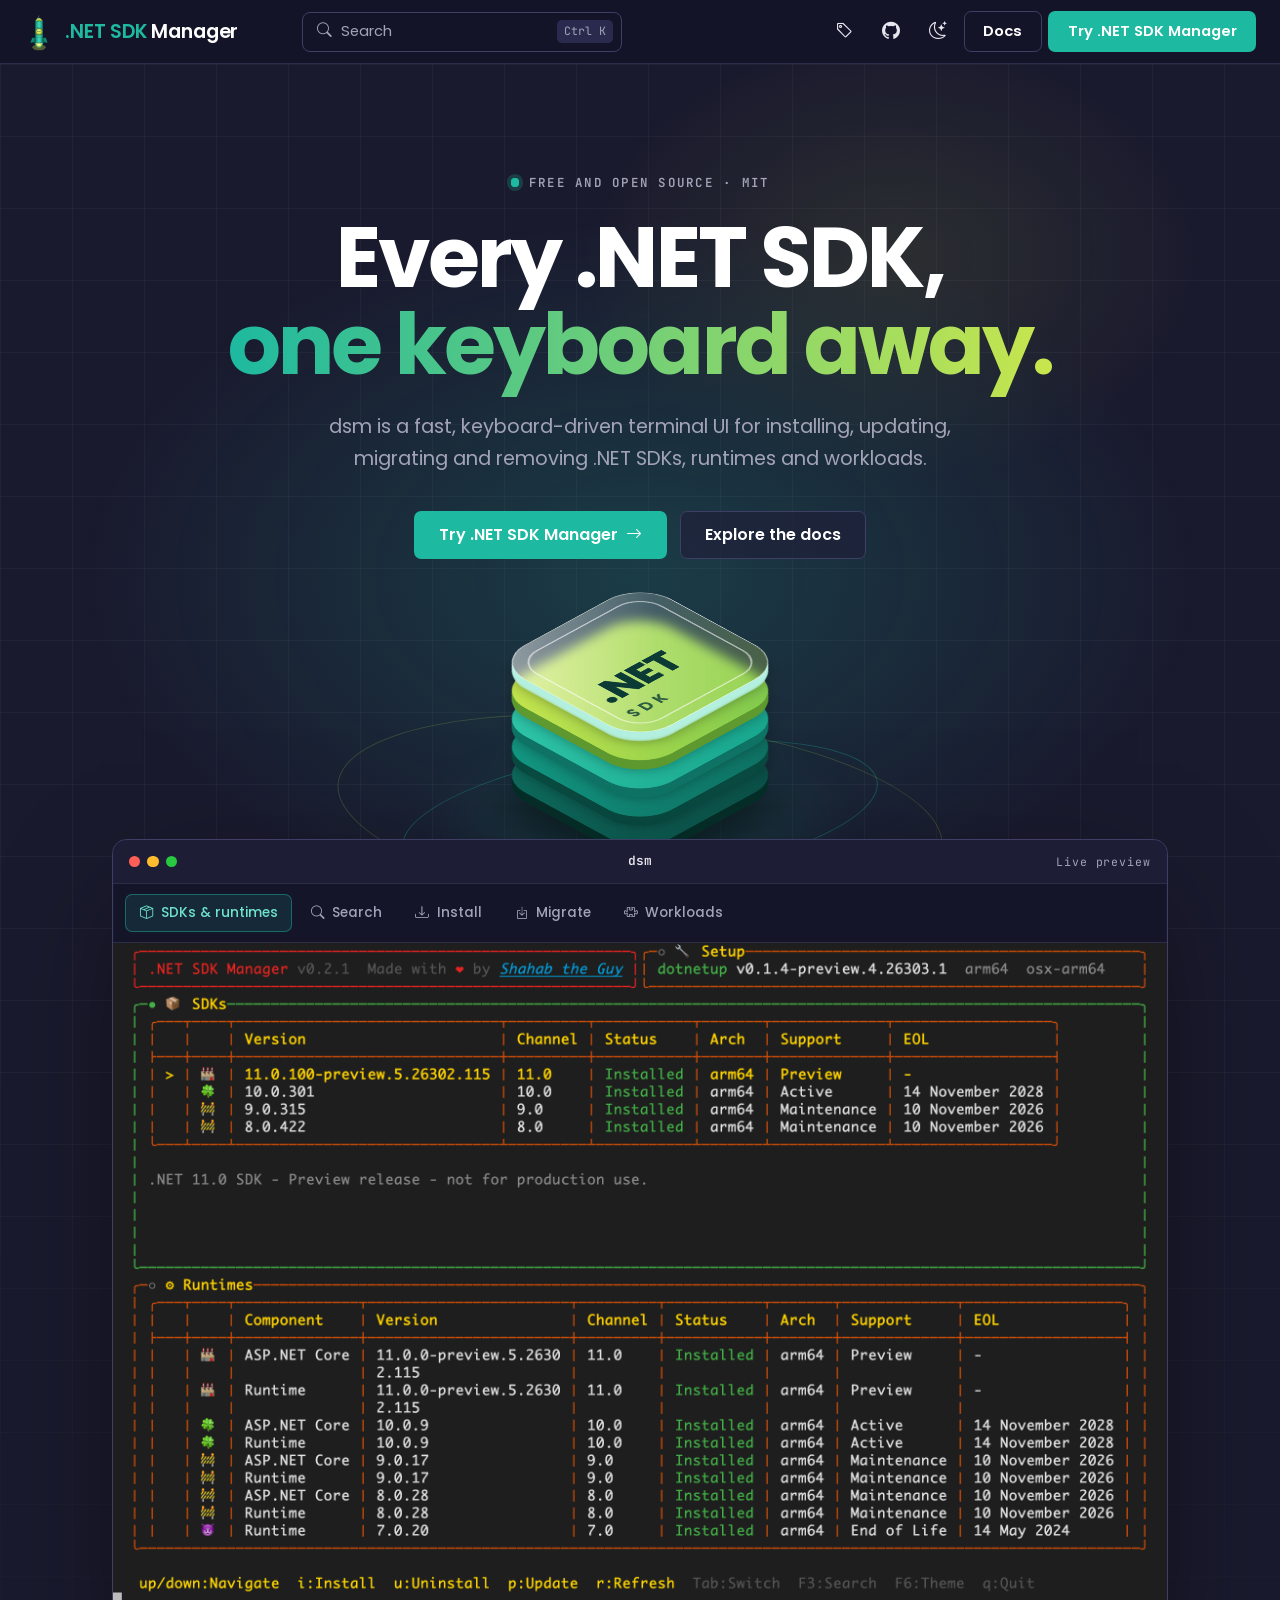
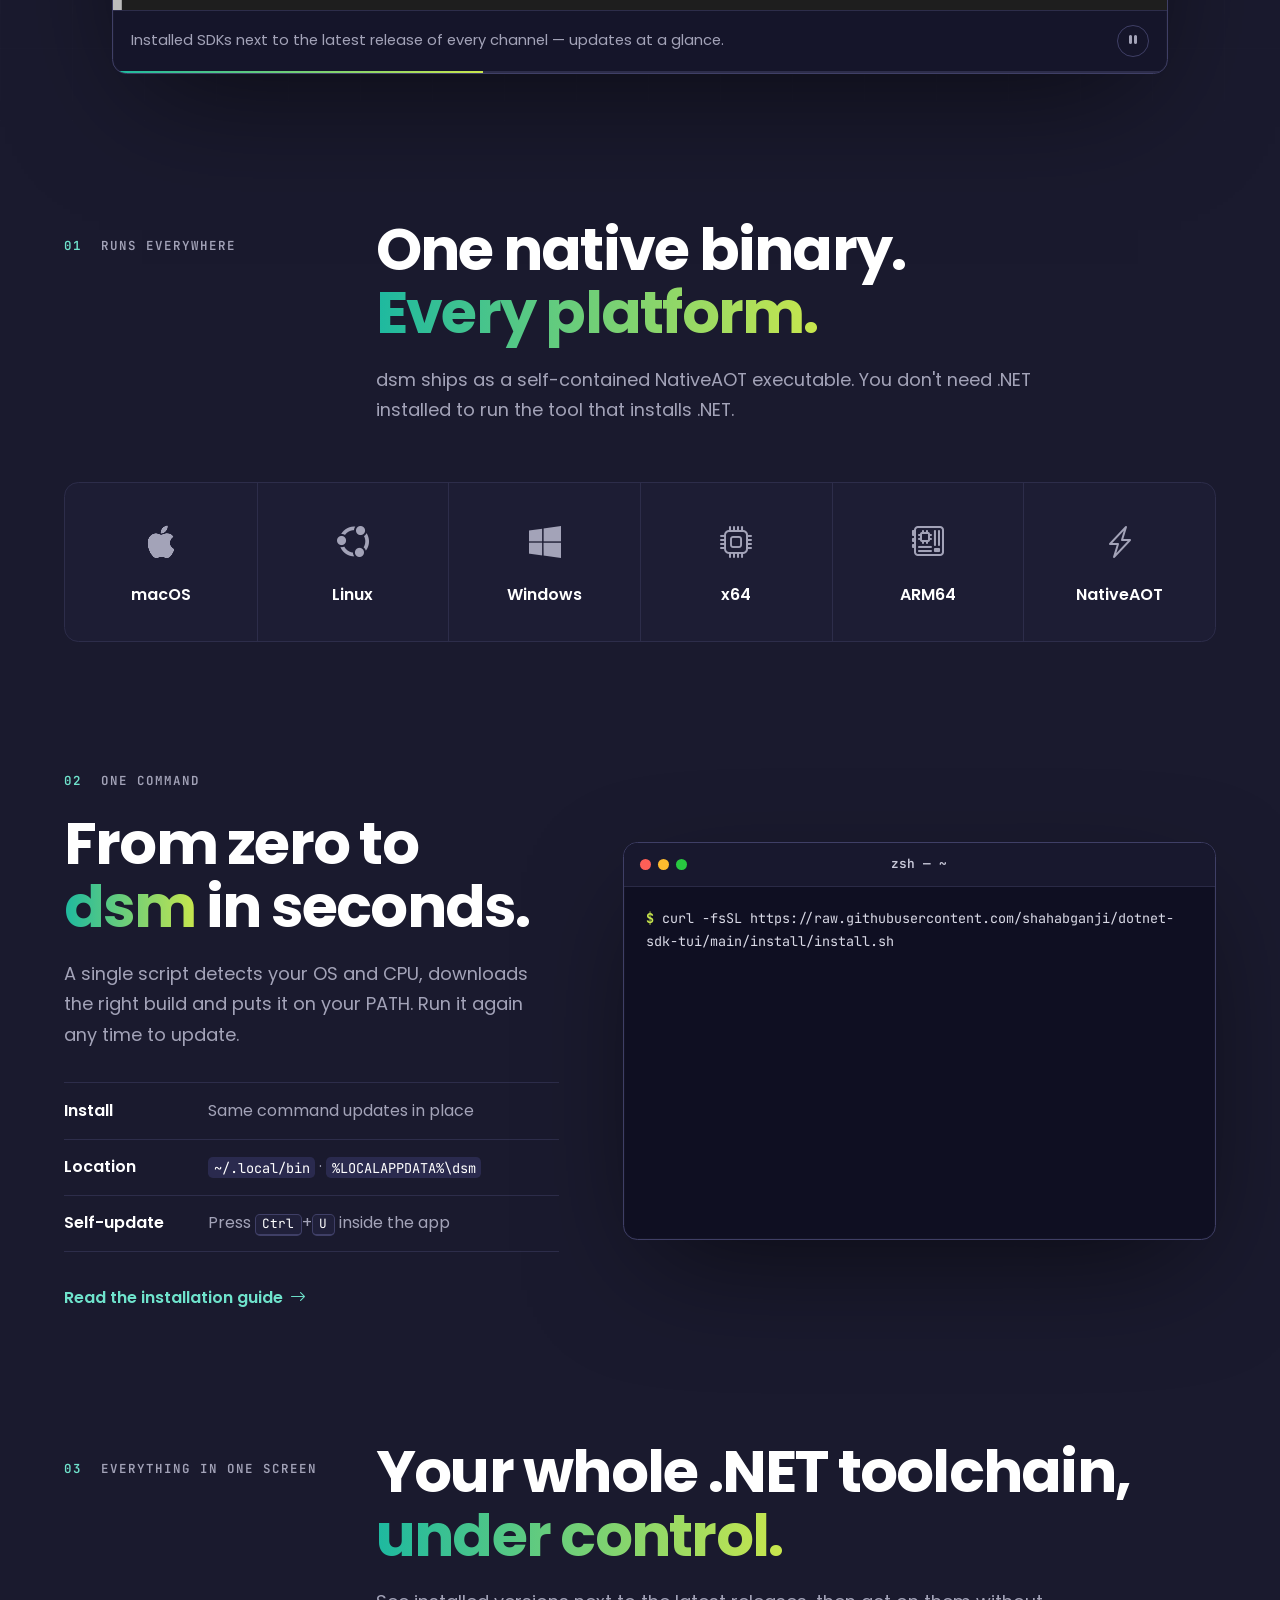
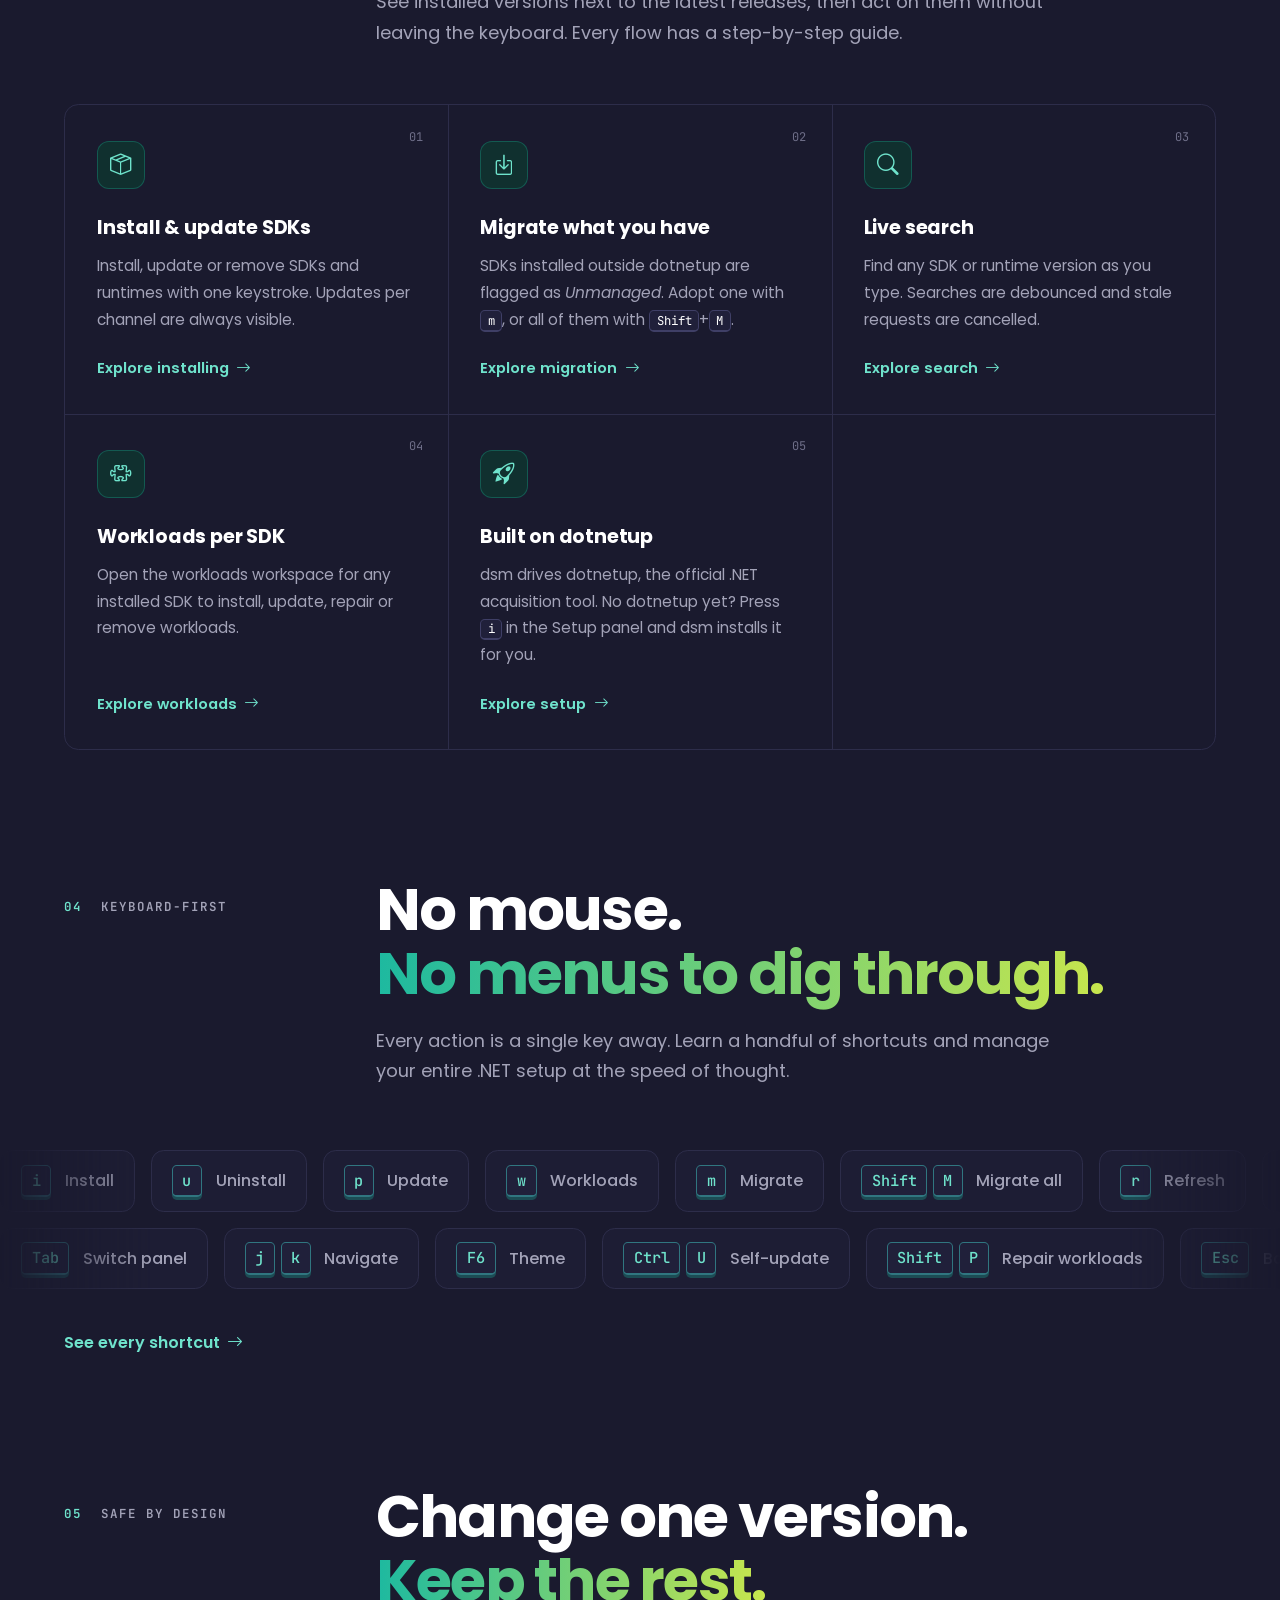
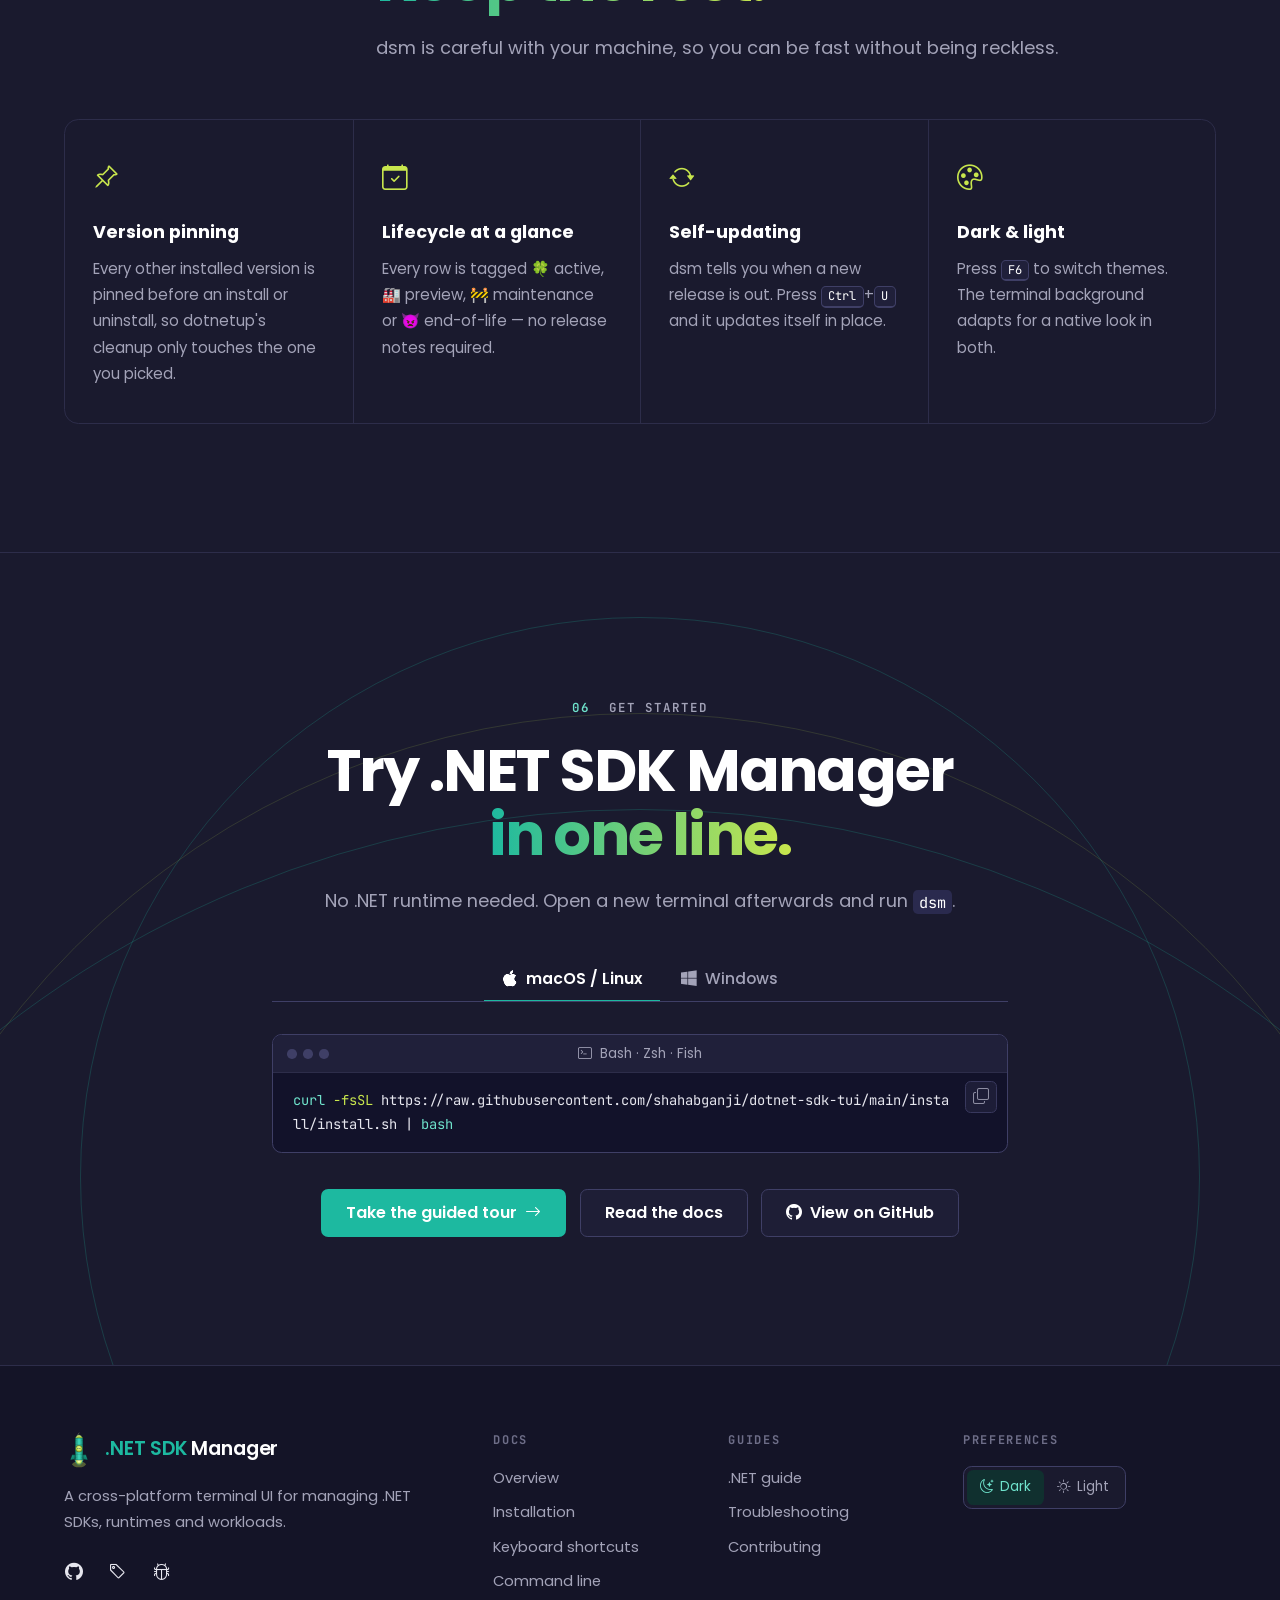
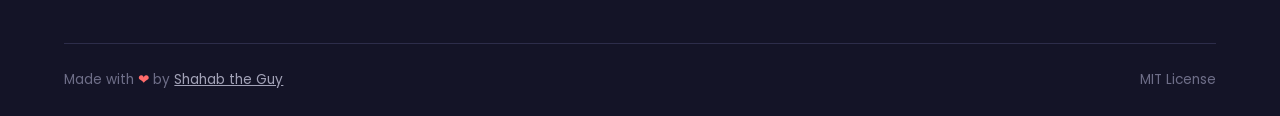
==== commit 773f537d: "Docs: aspire.dev-style landing page and Starlight-style docs - New marketing landing page (index.htm" ====
--- a/docs/index.html
+++ b/docs/index.html
@@ -3,587 +3,392 @@
 <head>
   <meta charset="UTF-8">
   <meta name="viewport" content="width=device-width, initial-scale=1.0">
-  <title>.NET SDK Manager — Terminal UI for .NET SDKs</title>
-  <meta name="description" content="A cross-platform terminal UI for managing .NET SDKs and Runtimes. Install, update, and remove .NET versions from a single keyboard-driven interface.">
+  <title>.NET SDK Manager — every .NET SDK, one keyboard away</title>
+  <meta name="description" content="dsm is a fast, keyboard-driven terminal UI for installing, updating, migrating and removing .NET SDKs, runtimes and workloads on macOS, Linux and Windows.">
+  <script>document.documentElement.classList.add('js');try{var t=localStorage.getItem('theme');if(t)document.documentElement.setAttribute('data-theme',t)}catch(e){}</script>
+  <link rel="icon" type="image/svg+xml" href="images/mascot.svg">
+  <link rel="preconnect" href="https://fonts.googleapis.com">
+  <link rel="preconnect" href="https://fonts.gstatic.com" crossorigin>
+  <link rel="stylesheet" href="https://fonts.googleapis.com/css2?family=JetBrains+Mono:wght@400;500;600&family=Poppins:wght@400;500;600;700;800&display=swap">
   <link rel="stylesheet" href="https://cdn.jsdelivr.net/npm/bootstrap-icons@1.11.3/font/bootstrap-icons.min.css">
-  <style>
-    :root {
-      --bg: #1A1A2E;
-      --bg-surface: #22223a;
-      --bg-card: #2a2a4e;
-      --text: #E0E0E0;
-      --text-muted: #888;
-      --text-dim: #555;
-      --teal: #1DB9A0;
-      --teal-dark: #148F7B;
-      --lime: #C8E64D;
-      --red: #E52521;
-      --green: #43B047;
-      --blue: #049CD8;
-      --gold: #FFD700;
-      --icon: #E8C700;
-      --border: #333;
-      --code-bg: #16162a;
-      --nav-bg: rgba(26, 26, 46, 0.95);
-    }
-
-    [data-theme="light"] {
-      --bg: #F0ECE3;
-      --bg-surface: #E8E4DB;
-      --bg-card: #DEDACE;
-      --text: #1E1E1E;
-      --text-muted: #6B7280;
-      --text-dim: #9CA3AF;
-      --teal: #0E8C76;
-      --teal-dark: #0A6B5A;
-      --lime: #6B8E23;
-      --red: #B91C1C;
-      --green: #15803D;
-      --blue: #0369A1;
-      --gold: #B45309;
-      --icon: #8C7500;
-      --border: #C8C4BB;
-      --code-bg: #D6D2C8;
-      --nav-bg: rgba(240, 236, 227, 0.95);
-    }
-
-    * { margin: 0; padding: 0; box-sizing: border-box; }
-
-    body {
-      font-family: -apple-system, BlinkMacSystemFont, 'Segoe UI', system-ui, sans-serif;
-      background: var(--bg);
-      color: var(--text);
-      line-height: 1.7;
-      transition: background 0.3s, color 0.3s;
-    }
-
-    /* ── Navigation ─────────────────────────── */
-    nav {
-      position: fixed;
-      top: 0;
-      width: 100%;
-      background: var(--nav-bg);
-      backdrop-filter: blur(12px);
-      -webkit-backdrop-filter: blur(12px);
-      border-bottom: 1px solid var(--border);
-      z-index: 100;
-      padding: 0 2rem;
-    }
-    nav .nav-inner {
-      max-width: 960px;
-      margin: 0 auto;
-      display: flex;
-      align-items: center;
-      justify-content: space-between;
-      height: 60px;
-    }
-    nav .logo {
-      font-weight: 700;
-      font-size: 1.1rem;
-      color: var(--teal);
-      text-decoration: none;
-      display: inline-flex;
-      align-items: center;
-      gap: 0.55rem;
-    }
-    nav .logo img { height: 28px; width: 28px; }
-    nav .logo span { color: var(--text); font-weight: 400; }
-    nav .nav-links { display: flex; gap: 1.5rem; align-items: center; }
-    nav .nav-links a {
-      color: var(--text-muted);
-      text-decoration: none;
-      font-size: 0.9rem;
-      transition: color 0.2s;
-    }
-    nav .nav-links a:hover { color: var(--teal); }
-    .theme-toggle {
-      background: var(--bg-card);
-      border: 1px solid var(--border);
-      color: var(--text);
-      padding: 0.3rem 0.7rem;
-      border-radius: 6px;
-      cursor: pointer;
-      font-size: 0.85rem;
-      transition: all 0.2s;
-    }
-    .theme-toggle:hover { border-color: var(--teal); }
-
-    /* ── Layout ──────────────────────────────── */
-    .container { max-width: 960px; margin: 0 auto; padding: 0 2rem; }
-    section { padding: 5rem 0; }
-    section + section { border-top: 1px solid var(--border); }
-
-    /* ── Hero ────────────────────────────────── */
-    .hero {
-      padding-top: 10rem;
-      padding-bottom: 5rem;
-      text-align: center;
-    }
-    .hero h1 {
-      font-size: 3rem;
-      font-weight: 800;
-      letter-spacing: -0.02em;
-      margin-bottom: 1rem;
-    }
-    .hero h1 .accent { color: var(--teal); }
-    .hero p {
-      font-size: 1.2rem;
-      color: var(--text-muted);
-      max-width: 600px;
-      margin: 0 auto 2.5rem;
-    }
-    .hero-buttons { display: flex; gap: 1rem; justify-content: center; flex-wrap: wrap; }
-    .btn {
-      display: inline-block;
-      padding: 0.75rem 1.8rem;
-      border-radius: 8px;
-      font-weight: 600;
-      font-size: 0.95rem;
-      text-decoration: none;
-      transition: all 0.2s;
-    }
-    .btn-primary {
-      background: var(--teal);
-      color: #fff;
-    }
-    .btn-primary:hover { background: var(--teal-dark); }
-    .btn-secondary {
-      background: var(--bg-card);
-      color: var(--text);
-      border: 1px solid var(--border);
-    }
-    .btn-secondary:hover { border-color: var(--teal); color: var(--teal); }
-
-    .banner-preview {
-      margin-top: 3rem;
-      background: var(--code-bg);
-      border: 1px solid var(--border);
-      border-radius: 12px;
-      padding: 2rem;
-      font-family: 'SF Mono', 'Cascadia Code', 'Fira Code', monospace;
-      font-size: 0.8rem;
-      line-height: 1.4;
-      overflow-x: auto;
-      text-align: left;
-      color: var(--teal);
-    }
-    .banner-preview .shadow { color: var(--teal-dark); }
-    .banner-preview .label { color: var(--text-muted); }
-
-    /* ── Features ────────────────────────────── */
-    .features-grid {
-      display: grid;
-      grid-template-columns: repeat(auto-fit, minmax(280px, 1fr));
-      gap: 1.5rem;
-      margin-top: 2rem;
-    }
-    .feature-card {
-      background: var(--bg-surface);
-      border: 1px solid var(--border);
-      border-radius: 10px;
-      padding: 1.5rem;
-      transition: border-color 0.2s;
-    }
-    .feature-card:hover { border-color: var(--teal); }
-    .feature-card .icon { font-size: 1.6rem; color: var(--icon); }
-    .feature-card .card-header { display: flex; align-items: center; gap: 0.5rem; margin-bottom: 0.4rem; justify-content: inherit; }
-    .feature-card h3 { font-size: 1rem; }
-    .feature-card p { font-size: 0.9rem; color: var(--text-muted); }
-
-    /* ── Headings ────────────────────────────── */
-    .section-label {
-      text-transform: uppercase;
-      font-size: 0.75rem;
-      font-weight: 700;
-      letter-spacing: 0.1em;
-      color: var(--teal);
-      margin-bottom: 0.5rem;
-    }
-    .section-title {
-      font-size: 2rem;
-      font-weight: 700;
-      margin-bottom: 1rem;
-    }
-    .section-desc {
-      color: var(--text-muted);
-      max-width: 600px;
-      margin-bottom: 2rem;
-    }
-
-    /* ── Code blocks ─────────────────────────── */
-    pre {
-      background: var(--code-bg);
-      border: 1px solid var(--border);
-      border-radius: 8px;
-      padding: 1.2rem 1.5rem;
-      overflow-x: auto;
-      font-family: 'SF Mono', 'Cascadia Code', 'Fira Code', monospace;
-      font-size: 0.85rem;
-      line-height: 1.6;
-      margin: 1rem 0;
-      position: relative;
-    }
-    pre .comment { color: var(--text-dim); }
-    pre .cmd { color: var(--teal); }
-    pre .flag { color: var(--lime); }
-    pre .arg { color: var(--gold); }
-    code {
-      font-family: 'SF Mono', 'Cascadia Code', 'Fira Code', monospace;
-      background: var(--bg-card);
-      padding: 0.15rem 0.4rem;
-      border-radius: 4px;
-      font-size: 0.85em;
-    }
-    .copy-btn {
-      position: absolute;
-      top: 0.6rem;
-      right: 0.6rem;
-      background: var(--bg-card);
-      border: 1px solid var(--border);
-      color: var(--text-muted);
-      padding: 0.25rem 0.5rem;
-      border-radius: 4px;
-      cursor: pointer;
-      font-size: 0.75rem;
-      transition: all 0.2s;
-    }
-    .copy-btn:hover { color: var(--teal); border-color: var(--teal); }
-
-    /* ── Table ───────────────────────────────── */
-    table {
-      width: 100%;
-      border-collapse: collapse;
-      margin: 1rem 0;
-      font-size: 0.9rem;
-    }
-    th, td {
-      text-align: left;
-      padding: 0.75rem 1rem;
-      border-bottom: 1px solid var(--border);
-    }
-    th { color: var(--teal); font-weight: 600; font-size: 0.8rem; text-transform: uppercase; letter-spacing: 0.05em; }
-
-    /* ── Install cards ────────────────────────── */
-    .install-grid {
-      display: grid;
-      grid-template-columns: repeat(2, 1fr);
-      gap: 1.5rem;
-    }
-    .install-card {
-      background: var(--bg-surface);
-      border: 1px solid var(--border);
-      border-radius: 10px;
-      padding: 1rem 1.5rem 1.5rem;
-      text-align: center;
-    }
-    .install-card p, .install-card pre { text-align: left; }
-    .install-card pre { margin: 0 0 0.75rem; font-size: 0.75rem; white-space: pre-wrap; word-break: break-all; }
-    @media (max-width: 768px) {
-      .install-grid { grid-template-columns: 1fr; }
-    }
-
-    /* ── Footer ──────────────────────────────── */
-    footer {
-      border-top: 1px solid var(--border);
-      padding: 3rem 0;
-      text-align: center;
-      color: var(--text-muted);
-      font-size: 0.85rem;
-    }
-    footer a { color: var(--teal); text-decoration: none; }
-    footer a:hover { text-decoration: underline; }
-
-    /* ── Responsive ──────────────────────────── */
-    @media (max-width: 640px) {
-      .hero h1 { font-size: 2rem; }
-      .hero p { font-size: 1rem; }
-      nav .nav-links a.hide-mobile { display: none; }
-      .banner-preview { font-size: 0.6rem; padding: 1rem; }
-    }
-  </style>
+  <link rel="stylesheet" href="assets/site.css">
+  <link rel="stylesheet" href="assets/landing.css">
 </head>
-<body>
-
-<!-- Navigation -->
-<nav>
-  <div class="nav-inner">
-    <a href="#" class="logo"><img src="images/mascot.svg" alt="dsm mascot" />.NET SDK <span>Manager</span></a>
-    <div class="nav-links">
-      <a href="#features" class="hide-mobile">Features</a>
-      <a href="#install">Install</a>
-      <a href="guide.html">.NET Guide</a>
-      <a href="guide-brew.html" class="mac-only" style="display:none">Homebrew Guide</a>
-      <a href="#usage" class="hide-mobile">Usage</a>
-      <a href="#build" class="hide-mobile">Build</a>
-      <a href="#contributing" class="hide-mobile">Contribute</a>
-      <a href="https://github.com/shahabganji/dotnet-sdk-tui" target="_blank">GitHub</a>
-      <button class="theme-toggle" onclick="toggleTheme()" title="Toggle theme"><i class="bi bi-moon-stars"></i> / <i class="bi bi-sun"></i></button>
+<body data-page="home" class="landing">
+
+<header class="sl-header lp-header">
+  <a href="index.html" class="brand"><img src="images/mascot.svg" alt=""><span class="brand-text"><b>.NET SDK</b> Manager</span></a>
+  <div class="header-search">
+    <button class="search-btn" type="button"><i class="bi bi-search"></i><span>Search</span><kbd>⌘ K</kbd></button>
+  </div>
+  <div class="header-actions">
+    <a class="icon-btn" href="https://github.com/shahabganji/dotnet-sdk-tui/releases" target="_blank" rel="noopener" title="Releases" aria-label="Releases"><i class="bi bi-tag"></i></a>
+    <a class="icon-btn" href="https://github.com/shahabganji/dotnet-sdk-tui" target="_blank" rel="noopener" title="GitHub" aria-label="GitHub"><i class="bi bi-github"></i></a>
+    <button class="icon-btn theme-btn" type="button" title="Toggle dark / light theme" aria-label="Toggle theme"><i class="bi bi-moon-stars"></i><i class="bi bi-sun"></i></button>
+    <a class="btn btn-outline lp-docs-btn" href="docs.html">Docs</a>
+    <a class="btn btn-primary" href="#get-started"><span class="lbl-long">Try .NET SDK Manager</span><span class="lbl-short">Try dsm</span></a>
+  </div>
+</header>
+
+<div class="lp-shell" id="_top">
+  <div class="sl-banner" hidden>
+    <span>✨ <strong class="banner-version">dsm</strong> is available!</span>
+    <a class="banner-link" href="https://github.com/shahabganji/dotnet-sdk-tui/releases/latest" target="_blank" rel="noopener">See what's new</a>
+    <button class="banner-close" type="button" aria-label="Dismiss"><i class="bi bi-x"></i></button>
+  </div>
+
+  <main>
+    <!-- ── Hero ─────────────────────────────────────────── -->
+    <section class="lp-hero">
+      <div class="lp-grid-bg" aria-hidden="true"></div>
+
+      <div class="hero-copy">
+        <p class="eyebrow"><span class="pulse-dot"></span>Free and open source · MIT</p>
+        <h1 class="hero-title">Every .NET SDK,<br><span class="gradient-text">one keyboard away.</span></h1>
+        <p class="hero-sub">dsm is a fast, keyboard-driven terminal UI for installing, updating, migrating and removing .NET SDKs, runtimes and workloads.</p>
+        <div class="hero-ctas">
+          <a class="btn btn-primary btn-lg" href="#get-started">Try .NET SDK Manager <i class="bi bi-arrow-right"></i></a>
+          <a class="btn btn-ghost btn-lg" href="docs.html">Explore the docs</a>
+        </div>
+      </div>
+
+      <!-- 3D stack of .NET SDK tiles -->
+      <div class="stack-wrap" aria-hidden="true">
+        <div class="stack-glow"></div>
+        <div class="orbit orbit-1"></div>
+        <div class="orbit orbit-2"></div>
+        <div class="stack-float">
+          <div class="stack-scene">
+            <div class="tile" style="--i:0"></div>
+            <div class="tile" style="--i:1"></div>
+            <div class="tile" style="--i:2"></div>
+            <div class="tile" style="--i:3"></div>
+            <div class="tile tile-top" style="--i:4"><span class="tile-net">.NET</span><span class="tile-sdk">SDK</span></div>
+          </div>
+        </div>
+      </div>
+
+      <!-- Live preview window -->
+      <div class="lp-window" data-carousel>
+        <div class="win-bar">
+          <span class="win-dots"><i></i><i></i><i></i></span>
+          <span class="win-title">dsm</span>
+          <span class="win-meta">Live preview</span>
+        </div>
+        <div class="win-tabs" role="tablist" aria-label="Screens">
+          <button type="button" role="tab" aria-selected="true"><i class="bi bi-box-seam"></i> SDKs &amp; runtimes</button>
+          <button type="button" role="tab"><i class="bi bi-search"></i> Search</button>
+          <button type="button" role="tab"><i class="bi bi-download"></i> Install</button>
+          <button type="button" role="tab"><i class="bi bi-box-arrow-in-down"></i> Migrate</button>
+          <button type="button" role="tab"><i class="bi bi-puzzle"></i> Workloads</button>
+          <button type="button" role="tab" class="mac-only" style="display:none"><i class="bi bi-cup-hot"></i> Homebrew</button>
+        </div>
+        <div class="win-stage">
+          <figure class="win-slide is-active"><img src="images/02-main-screen.png" alt="dsm main screen listing installed and available .NET SDKs and runtimes" width="2160" height="1368"></figure>
+          <figure class="win-slide"><img src="images/06-search-results.png" alt="Searching for .NET SDK versions in dsm" width="2160" height="1368" loading="lazy"></figure>
+          <figure class="win-slide"><img src="images/10-install-complete.png" alt="An SDK installation completed in dsm" width="2160" height="1368" loading="lazy"></figure>
+          <figure class="win-slide"><img src="images/13-unmanaged-sdks.png" alt="Unmanaged SDKs flagged for migration in dsm" width="2160" height="1584" loading="lazy"></figure>
+          <figure class="win-slide"><img src="images/15-workloads-list.png" alt="The workloads workspace for an installed SDK" width="2160" height="1440" loading="lazy"></figure>
+          <figure class="win-slide mac-only" style="display:none"><img src="images/13-brew-list.png" alt="Managing Homebrew packages in dsm" width="2160" height="1440" loading="lazy"></figure>
+        </div>
+        <div class="win-foot">
+          <p class="win-caption">Installed SDKs next to the latest release of every channel — updates at a glance.</p>
+          <button class="win-pause" type="button" aria-label="Pause slideshow" title="Pause"><i class="bi bi-pause-fill"></i><i class="bi bi-play-fill"></i></button>
+        </div>
+        <div class="win-progress"><span></span></div>
+        <template class="win-captions">
+          <p>Installed SDKs next to the latest release of every channel — updates at a glance.</p>
+          <p>Live, debounced search across every published SDK and runtime version.</p>
+          <p>Install with a single key. dsm pins everything else so nothing gets cleaned up by surprise.</p>
+          <p>Already have .NET? dsm flags it as unmanaged and brings it under management.</p>
+          <p>Install, update, repair and remove workloads per SDK.</p>
+          <p>On macOS, browse and manage Homebrew packages from the same UI.</p>
+        </template>
+      </div>
+    </section>
+
+    <!-- ── 01 Platforms ────────────────────────────────── -->
+    <section class="lp-section" id="platforms">
+      <div class="lp-container">
+        <div class="sec-head reveal">
+          <p class="kicker"><span>01</span> Runs everywhere</p>
+          <div>
+            <h2 class="sec-title">One native binary.<br><span class="gradient-text">Every platform.</span></h2>
+            <p class="sec-lead">dsm ships as a self-contained NativeAOT executable. You don't need .NET installed to run the tool that installs .NET.</p>
+          </div>
+        </div>
+        <ul class="platform-strip reveal">
+          <li><i class="bi bi-apple"></i><span>macOS</span></li>
+          <li><i class="bi bi-ubuntu"></i><span>Linux</span></li>
+          <li><i class="bi bi-windows"></i><span>Windows</span></li>
+          <li><i class="bi bi-cpu"></i><span>x64</span></li>
+          <li><i class="bi bi-motherboard"></i><span>ARM64</span></li>
+          <li><i class="bi bi-lightning-charge"></i><span>NativeAOT</span></li>
+        </ul>
+      </div>
+    </section>
+
+    <!-- ── 02 One command ───────────────────────────────── -->
+    <section class="lp-section" id="one-command">
+      <div class="lp-container split">
+        <div class="split-copy reveal">
+          <p class="kicker"><span>02</span> One command</p>
+          <h2 class="sec-title">From zero to <span class="gradient-text">dsm</span> in seconds.</h2>
+          <p class="sec-lead">A single script detects your OS and CPU, downloads the right build and puts it on your PATH. Run it again any time to update.</p>
+          <dl class="spec-rows">
+            <div><dt>Install</dt><dd>Same command updates in place</dd></div>
+            <div><dt>Location</dt><dd><code>~/.local/bin</code> · <code>%LOCALAPPDATA%\dsm</code></dd></div>
+            <div><dt>Self-update</dt><dd>Press <kbd>Ctrl</kbd>+<kbd>U</kbd> inside the app</dd></div>
+          </dl>
+          <a class="arrow-link" href="docs.html#install">Read the installation guide <i class="bi bi-arrow-right"></i></a>
+        </div>
+        <div class="lp-terminal reveal" data-typing>
+          <div class="win-bar">
+            <span class="win-dots"><i></i><i></i><i></i></span>
+            <span class="win-title">zsh — ~</span>
+            <span class="win-meta"></span>
+          </div>
+          <div class="term-body" aria-label="Terminal running the dsm install script">
+            <div class="term-line"><span class="t-prompt">$</span> <span class="t-type" data-text="curl -fsSL https://raw.githubusercontent.com/shahabganji/dotnet-sdk-tui/main/install/install.sh | bash"></span></div>
+            <div class="term-out">
+              <div class="t-green">&nbsp; .NET SDK Manager (dsm)</div>
+              <div class="t-dim">&nbsp; Install or update</div>
+              <div>&nbsp;</div>
+              <div class="t-cyan">==&gt; Installing dsm (osx-arm64)</div>
+              <div class="t-cyan">==&gt; Target: ~/.local/bin</div>
+              <div class="t-cyan">==&gt; Downloading latest release</div>
+              <div class="t-cyan">==&gt; Extracting</div>
+              <div>&nbsp;</div>
+              <div class="t-green">Install complete. dsm is ready at ~/.local/bin/dsm</div>
+              <div class="t-green">dsm is on your PATH. Run 'dsm' to get started.</div>
+            </div>
+            <div class="term-line term-last"><span class="t-prompt">$</span> <span class="t-type" data-text="dsm"></span><span class="t-caret"></span></div>
+          </div>
+        </div>
+      </div>
+    </section>
+
+    <!-- ── 03 Features ─────────────────────────────────── -->
+    <section class="lp-section" id="features">
+      <div class="lp-container">
+        <div class="sec-head reveal">
+          <p class="kicker"><span>03</span> Everything in one screen</p>
+          <div>
+            <h2 class="sec-title">Your whole .NET toolchain,<br><span class="gradient-text">under control.</span></h2>
+            <p class="sec-lead">See installed versions next to the latest releases, then act on them without leaving the keyboard. Every flow has a step-by-step guide.</p>
+          </div>
+        </div>
+        <div class="feature-grid reveal">
+          <a class="feature" href="guide.html#install-sdk">
+            <span class="f-num">01</span>
+            <span class="f-icon"><i class="bi bi-box-seam"></i></span>
+            <h3>Install &amp; update SDKs</h3>
+            <p>Install, update or remove SDKs and runtimes with one keystroke. Updates per channel are always visible.</p>
+            <span class="arrow-link">Explore installing <i class="bi bi-arrow-right"></i></span>
+          </a>
+          <a class="feature" href="guide.html#migrate">
+            <span class="f-num">02</span>
+            <span class="f-icon"><i class="bi bi-box-arrow-in-down"></i></span>
+            <h3>Migrate what you have</h3>
+            <p>SDKs installed outside dotnetup are flagged as <em>Unmanaged</em>. Adopt one with <kbd>m</kbd>, or all of them with <kbd>Shift</kbd>+<kbd>M</kbd>.</p>
+            <span class="arrow-link">Explore migration <i class="bi bi-arrow-right"></i></span>
+          </a>
+          <a class="feature" href="guide.html#search">
+            <span class="f-num">03</span>
+            <span class="f-icon"><i class="bi bi-search"></i></span>
+            <h3>Live search</h3>
+            <p>Find any SDK or runtime version as you type. Searches are debounced and stale requests are cancelled.</p>
+            <span class="arrow-link">Explore search <i class="bi bi-arrow-right"></i></span>
+          </a>
+          <a class="feature" href="guide.html#workloads">
+            <span class="f-num">04</span>
+            <span class="f-icon"><i class="bi bi-puzzle"></i></span>
+            <h3>Workloads per SDK</h3>
+            <p>Open the workloads workspace for any installed SDK to install, update, repair or remove workloads.</p>
+            <span class="arrow-link">Explore workloads <i class="bi bi-arrow-right"></i></span>
+          </a>
+          <a class="feature" href="guide.html#dotnetup">
+            <span class="f-num">05</span>
+            <span class="f-icon"><i class="bi bi-rocket-takeoff"></i></span>
+            <h3>Built on dotnetup</h3>
+            <p>dsm drives dotnetup, the official .NET acquisition tool. No dotnetup yet? Press <kbd>i</kbd> in the Setup panel and dsm installs it for you.</p>
+            <span class="arrow-link">Explore setup <i class="bi bi-arrow-right"></i></span>
+          </a>
+          <a class="feature mac-only" href="guide-brew.html" style="display:none">
+            <span class="f-num">06</span>
+            <span class="f-icon"><i class="bi bi-cup-hot"></i></span>
+            <h3>Homebrew, too</h3>
+            <p>On macOS, browse, search, install, upgrade and remove <code>brew</code> formulae from the same UI.</p>
+            <span class="arrow-link">Explore Homebrew <i class="bi bi-arrow-right"></i></span>
+          </a>
+        </div>
+      </div>
+    </section>
+
+    <!-- ── 04 Keyboard ─────────────────────────────────── -->
+    <section class="lp-section" id="keyboard">
+      <div class="lp-container">
+        <div class="sec-head reveal">
+          <p class="kicker"><span>04</span> Keyboard-first</p>
+          <div>
+            <h2 class="sec-title">No mouse.<br><span class="gradient-text">No menus to dig through.</span></h2>
+            <p class="sec-lead">Every action is a single key away. Learn a handful of shortcuts and manage your entire .NET setup at the speed of thought.</p>
+          </div>
+        </div>
+      </div>
+      <div class="key-marquee reveal" aria-label="Keyboard shortcuts">
+        <div class="key-track">
+          <span class="keycap"><kbd>i</kbd>Install</span>
+          <span class="keycap"><kbd>u</kbd>Uninstall</span>
+          <span class="keycap"><kbd>p</kbd>Update</span>
+          <span class="keycap"><kbd>w</kbd>Workloads</span>
+          <span class="keycap"><kbd>m</kbd>Migrate</span>
+          <span class="keycap"><kbd>Shift</kbd><kbd>M</kbd>Migrate all</span>
+          <span class="keycap"><kbd>r</kbd>Refresh</span>
+          <span class="keycap"><kbd>F3</kbd>Search</span>
+        </div>
+        <div class="key-track reverse">
+          <span class="keycap"><kbd>Tab</kbd>Switch panel</span>
+          <span class="keycap"><kbd>j</kbd><kbd>k</kbd>Navigate</span>
+          <span class="keycap"><kbd>F6</kbd>Theme</span>
+          <span class="keycap"><kbd>Ctrl</kbd><kbd>U</kbd>Self-update</span>
+          <span class="keycap"><kbd>Shift</kbd><kbd>P</kbd>Repair workloads</span>
+          <span class="keycap"><kbd>Esc</kbd>Back</span>
+          <span class="keycap"><kbd>q</kbd>Quit</span>
+        </div>
+      </div>
+      <div class="lp-container">
+        <a class="arrow-link reveal" href="docs.html#usage">See every shortcut <i class="bi bi-arrow-right"></i></a>
+      </div>
+    </section>
+
+    <!-- ── 05 Safety ───────────────────────────────────── -->
+    <section class="lp-section" id="safety">
+      <div class="lp-container">
+        <div class="sec-head reveal">
+          <p class="kicker"><span>05</span> Safe by design</p>
+          <div>
+            <h2 class="sec-title">Change one version.<br><span class="gradient-text">Keep the rest.</span></h2>
+            <p class="sec-lead">dsm is careful with your machine, so you can be fast without being reckless.</p>
+          </div>
+        </div>
+        <div class="bento reveal">
+          <div class="bento-cell">
+            <i class="bi bi-pin-angle"></i>
+            <h3>Version pinning</h3>
+            <p>Every other installed version is pinned before an install or uninstall, so dotnetup's cleanup only touches the one you picked.</p>
+          </div>
+          <div class="bento-cell">
+            <i class="bi bi-calendar-check"></i>
+            <h3>Lifecycle at a glance</h3>
+            <p>Every row is tagged 🍀 active, 🏭 preview, 🚧 maintenance or 👿 end-of-life — no release notes required.</p>
+          </div>
+          <div class="bento-cell">
+            <i class="bi bi-arrow-repeat"></i>
+            <h3>Self-updating</h3>
+            <p>dsm tells you when a new release is out. Press <kbd>Ctrl</kbd>+<kbd>U</kbd> and it updates itself in place.</p>
+          </div>
+          <div class="bento-cell">
+            <i class="bi bi-palette"></i>
+            <h3>Dark &amp; light</h3>
+            <p>Press <kbd>F6</kbd> to switch themes. The terminal background adapts for a native look in both.</p>
+          </div>
+        </div>
+      </div>
+    </section>
+
+    <!-- ── 06 Get started ──────────────────────────────── -->
+    <section class="lp-section lp-cta" id="get-started">
+      <div class="cta-arcs" aria-hidden="true"><span></span><span></span><span></span></div>
+      <div class="lp-container">
+        <div class="cta-inner reveal">
+          <p class="kicker"><span>06</span> Get started</p>
+          <h2 class="sec-title">Try .NET SDK Manager<br><span class="gradient-text">in one line.</span></h2>
+          <p class="sec-lead">No .NET runtime needed. Open a new terminal afterwards and run <code>dsm</code>.</p>
+
+          <div class="tabs" data-sync="os">
+            <div class="tab-list" role="tablist" aria-label="Operating system">
+              <button type="button" role="tab" data-os="unix"><i class="bi bi-apple"></i> macOS / Linux</button>
+              <button type="button" role="tab" data-os="windows"><i class="bi bi-windows"></i> Windows</button>
+            </div>
+            <div class="tab-panel" role="tabpanel">
+              <div class="code-frame terminal">
+                <div class="frame-header"><span class="frame-title"><i class="bi bi-terminal"></i> Bash · Zsh · Fish</span></div>
+                <pre class="wrap"><code><span class="cmd">curl</span> <span class="flag">-fsSL</span> https://raw.githubusercontent.com/shahabganji/dotnet-sdk-tui/main/install/install.sh | <span class="cmd">bash</span></code></pre>
+              </div>
+            </div>
+            <div class="tab-panel" role="tabpanel" hidden>
+              <div class="code-frame terminal">
+                <div class="frame-header"><span class="frame-title"><i class="bi bi-terminal"></i> PowerShell</span></div>
+                <pre class="wrap"><code><span class="cmd">irm</span> https://raw.githubusercontent.com/shahabganji/dotnet-sdk-tui/main/install/install.ps1 | <span class="cmd">iex</span></code></pre>
+              </div>
+            </div>
+          </div>
+
+          <div class="cta-buttons">
+            <a class="btn btn-primary btn-lg" href="guide.html">Take the guided tour <i class="bi bi-arrow-right"></i></a>
+            <a class="btn btn-ghost btn-lg" href="docs.html">Read the docs</a>
+            <a class="btn btn-ghost btn-lg" href="https://github.com/shahabganji/dotnet-sdk-tui" target="_blank" rel="noopener"><i class="bi bi-github"></i> View on GitHub</a>
+          </div>
+        </div>
+      </div>
+    </section>
+  </main>
+
+  <!-- ── Footer ──────────────────────────────────────── -->
+  <footer class="lp-footer">
+    <div class="lp-container foot-grid">
+      <div class="foot-brand">
+        <a href="index.html" class="brand"><img src="images/mascot.svg" alt=""><span><b>.NET SDK</b> Manager</span></a>
+        <p>A cross-platform terminal UI for managing .NET SDKs, runtimes and workloads.</p>
+        <div class="foot-social">
+          <a class="icon-btn" href="https://github.com/shahabganji/dotnet-sdk-tui" target="_blank" rel="noopener" aria-label="GitHub"><i class="bi bi-github"></i></a>
+          <a class="icon-btn" href="https://github.com/shahabganji/dotnet-sdk-tui/releases" target="_blank" rel="noopener" aria-label="Releases"><i class="bi bi-tag"></i></a>
+          <a class="icon-btn" href="https://github.com/shahabganji/dotnet-sdk-tui/issues" target="_blank" rel="noopener" aria-label="Issues"><i class="bi bi-bug"></i></a>
+        </div>
+      </div>
+      <nav class="foot-col" aria-label="Docs">
+        <h4>Docs</h4>
+        <a href="docs.html">Overview</a>
+        <a href="docs.html#install">Installation</a>
+        <a href="docs.html#usage">Keyboard shortcuts</a>
+        <a href="docs.html#cli">Command line</a>
+      </nav>
+      <nav class="foot-col" aria-label="Guides">
+        <h4>Guides</h4>
+        <a href="guide.html">.NET guide</a>
+        <a href="guide-brew.html" class="mac-only" style="display:none">Homebrew guide</a>
+        <a href="docs.html#troubleshooting">Troubleshooting</a>
+        <a href="docs.html#contributing">Contributing</a>
+      </nav>
+      <div class="foot-col">
+        <h4>Preferences</h4>
+        <div class="theme-seg" role="radiogroup" aria-label="Theme">
+          <button type="button" role="radio" data-theme-set="dark"><i class="bi bi-moon-stars"></i> Dark</button>
+          <button type="button" role="radio" data-theme-set="light"><i class="bi bi-sun"></i> Light</button>
+        </div>
+      </div>
     </div>
+    <div class="lp-container">
+      <div class="foot-bottom">
+        <span>Made with <span class="heart">❤</span> by <a href="https://shahab-the-guy.dev" target="_blank" rel="noopener">Shahab the Guy</a></span>
+        <span>MIT License</span>
+      </div>
+    </div>
+  </footer>
+</div>
+
+<button class="to-top" type="button" aria-label="Back to top" hidden><i class="bi bi-chevron-up"></i></button>
+
+<div class="search-dialog" id="search-dialog" role="dialog" aria-modal="true" aria-label="Search docs" hidden>
+  <div class="search-panel">
+    <label class="search-input-row"><i class="bi bi-search"></i><input type="search" placeholder="Search docs…" aria-label="Search docs"><kbd>Esc</kbd></label>
+    <ul class="search-results"></ul>
+    <div class="search-foot"><span><kbd>↑</kbd> <kbd>↓</kbd> navigate</span><span><kbd>↵</kbd> open</span><span><kbd>Esc</kbd> close</span></div>
   </div>
-</nav>
-
-<!-- Hero -->
-<section class="hero">
-  <div class="container">
-    <h1><span class="accent">.NET SDK</span> Manager</h1>
-    <p>A cross-platform terminal UI for managing .NET SDKs and Runtimes. Install, update, search, and remove — all from a single keyboard-driven interface.</p>
-    <div class="hero-buttons">
-      <a href="#install" class="btn btn-primary">Get Started</a>
-      <a href="guide.html" class="btn btn-secondary">Step-by-step Guide</a>
-      <a href="https://github.com/shahabganji/dotnet-sdk-tui" class="btn btn-secondary" target="_blank">View on GitHub</a>
-    </div>
-
-  </div>
-</section>
-
-<!-- Features -->
-<section id="features">
-  <div class="container">
-    <div class="section-label">Features</div>
-    <h2 class="section-title">Everything in one screen</h2>
-    <p class="section-desc">No context switching. See your installed SDKs, available updates, runtimes, and search results — all at a glance.</p>
-
-    <div class="features-grid">
-      <div class="feature-card">
-        <div class="card-header"><i class="bi bi-box-seam icon"></i><h3>SDK Management</h3></div>
-        <p>View installed SDKs alongside the latest available versions. Install, uninstall, and update with a single keystroke.</p>
-      </div>
-      <div class="feature-card">
-        <div class="card-header"><i class="bi bi-box-arrow-in-down icon"></i><h3>Migrate Existing SDKs</h3></div>
-        <p>Already have .NET installed outside dotnetup? dsm flags it as <strong>Unmanaged</strong> and brings it under management — one SDK with <code>m</code>, or all of them with <code>Shift+M</code>.</p>
-      </div>
-      <div class="feature-card">
-        <div class="card-header"><i class="bi bi-gear icon"></i><h3>Runtime Management</h3></div>
-        <p>Full visibility into .NET and ASP.NET Core runtimes. Same install/uninstall/update workflow as SDKs.</p>
-      </div>
-      <div class="feature-card">
-        <div class="card-header"><i class="bi bi-search icon"></i><h3>Live Search</h3></div>
-        <p>Non-blocking search with debounce. Type to search, results update as you go. Previous requests are automatically cancelled.</p>
-      </div>
-      <div class="feature-card">
-        <div class="card-header"><i class="bi bi-palette icon"></i><h3>Dark &amp; Light Themes</h3></div>
-        <p>Press <code>F6</code> to toggle. The terminal background adapts automatically for a native look in both modes.</p>
-      </div>
-      <div class="feature-card">
-        <div class="card-header"><i class="bi bi-cpu icon"></i><h3>Safe Install &amp; Uninstall</h3></div>
-        <p>dsm pins your other installed versions before every install or uninstall, so dotnetup&rsquo;s cleanup only ever removes the version you selected.</p>
-      </div>
-      <div class="feature-card">
-        <div class="card-header"><i class="bi bi-rocket-takeoff icon"></i><h3>NativeAOT</h3></div>
-        <p>Compiled ahead-of-time for instant startup. Small binary, no runtime dependency required on the target machine.</p>
-      </div>
-    </div>
-  </div>
-</section>
-
-<!-- Install -->
-<section id="install">
-  <div class="container">
-    <div class="section-label">Get Started</div>
-    <h2 class="section-title">Installation</h2>
-    <p class="section-desc">One command to install. No .NET runtime needed — it's a self-contained native binary. Running the same command again updates to the latest version.</p>
-
-    <div class="install-card">
-      <div class="card-header"><i class="bi bi-apple icon" style="font-size:2.8rem;color:var(--icon)"></i><i class="bi bi-ubuntu icon" style="font-size:2.8rem;margin-left:0.5rem;color:var(--icon)"></i></div>
-      <p style="color: var(--text-muted); margin-bottom: 0.75rem;">Works on Bash, Zsh, and Fish. Installs to <code>~/.local/bin</code> and adds it to your PATH automatically.</p>
-      <p style="font-size: 0.8rem; color: var(--teal); margin-bottom: 0.3rem;">Install or update:</p>
-      <pre><button class="copy-btn" onclick="copyCode(this)">Copy</button><span class="cmd">curl</span> <span class="flag">-fsSL</span> https://raw.githubusercontent.com/shahabganji/dotnet-sdk-tui/main/install/install.sh | <span class="cmd">bash</span></pre>
-      <p style="font-size: 0.8rem; color: var(--icon); margin-bottom: 0.3rem;">Uninstall:</p>
-      <pre><button class="copy-btn" onclick="copyCode(this)">Copy</button><span class="cmd">curl</span> <span class="flag">-fsSL</span> https://raw.githubusercontent.com/shahabganji/dotnet-sdk-tui/main/install/uninstall.sh | <span class="cmd">bash</span></pre>
-    </div>
-
-    <div class="install-card">
-      <div class="card-header"><i class="bi bi-windows icon" style="font-size:2.8rem;color:var(--icon)"></i></div>
-      <p style="color: var(--text-muted); margin-bottom: 0.75rem;">PowerShell 7+ or Windows PowerShell 5.1. Installs to <code>%LOCALAPPDATA%\dsm</code> and adds it to your user PATH.</p>
-      <p style="font-size: 0.8rem; color: var(--teal); margin-bottom: 0.3rem;">Install or update:</p>
-      <pre><button class="copy-btn" onclick="copyCode(this)">Copy</button><span class="cmd">irm</span> https://raw.githubusercontent.com/shahabganji/dotnet-sdk-tui/main/install/install.ps1 | <span class="cmd">iex</span></pre>
-      <p style="font-size: 0.8rem; color: var(--icon); margin-bottom: 0.3rem;">Uninstall:</p>
-      <pre><button class="copy-btn" onclick="copyCode(this)">Copy</button><span class="cmd">irm</span> https://raw.githubusercontent.com/shahabganji/dotnet-sdk-tui/main/install/uninstall.ps1 | <span class="cmd">iex</span></pre>
-    </div>
-
-    <p style="color: var(--text-muted); margin-top: 1.5rem;">Native builds for macOS, Linux and Windows on both x64 and ARM64. Linux builds need glibc 2.27 or newer (Ubuntu 18.04+, Debian 10+, RHEL 8+, Fedora…); Alpine/musl isn't supported yet. On Windows, dsm shows symbols instead of emoji icons. Set <code>DSM_VERSION=v0.9.3</code> to install a specific release.</p>
-
-    <p style="color: var(--text-muted); margin-top: 1.5rem;">After installation, open a new terminal and run <code>dsm</code>. The app will notify you when updates are available — press <code>Ctrl+U</code> to self-update.</p>
-
-    <h3 style="margin: 2rem 0 0.5rem;">Troubleshooting</h3>
-    <div class="feature-card" style="border-left: 3px solid var(--gold); margin-top: 0.5rem;">
-      <div class="card-header"><i class="bi bi-exclamation-triangle icon"></i><h3>macOS: <code>killed</code> / “killed: 9” after updating</h3></div>
-      <p style="color: var(--text-muted); margin-bottom: 0.75rem;">If <code>dsm</code> exits immediately with <code>killed</code> (signal 9) right after an update, an older installer replaced the binary in place, which invalidates its code signature on macOS. Re-run the install command to fix it — the installer now replaces the binary atomically, so future updates are safe:</p>
-      <pre><button class="copy-btn" onclick="copyCode(this)">Copy</button><span class="cmd">curl</span> <span class="flag">-fsSL</span> https://raw.githubusercontent.com/shahabganji/dotnet-sdk-tui/main/install/install.sh | <span class="cmd">bash</span></pre>
-    </div>
-
-    <h3 style="margin: 2rem 0 0.5rem;">Prerequisites</h3>
-    <div class="feature-card" style="margin-top: 0.5rem;">
-      <div class="card-header"><i class="bi bi-box-arrow-up-right icon"></i><h3>dotnetup</h3></div>
-      <p style="color: var(--text-muted);">dsm uses <strong>dotnetup</strong>, the official .NET SDK acquisition tool, for installing and managing SDKs and runtimes. You can install dotnetup from within dsm (press <code>i</code> in the Setup panel; on Windows this runs dotnetup's installer with PowerShell 7 when it's installed, otherwise Windows PowerShell), or set it up manually by following the <a href="https://github.com/dotnet/sdk/tree/release/dnup/documentation/general/dotnetup" style="color: var(--teal);">dotnetup documentation</a>.</p>
-    </div>
-  </div>
-</section>
-
-<!-- Usage -->
-<section id="usage">
-  <div class="container">
-    <div class="section-label">Usage</div>
-    <h2 class="section-title">Keyboard shortcuts</h2>
-    <p class="section-desc">Everything is keyboard-driven. No mouse needed.</p>
-
-    <div class="feature-card" style="border-left: 3px solid var(--teal); margin-bottom: 2rem;">
-      <div class="card-header"><i class="bi bi-camera-reels icon"></i><h3>Prefer a visual walkthrough?</h3></div>
-      <p style="color: var(--text-muted);">The <a href="guide.html" style="color: var(--teal);">.NET step-by-step guide</a> shows every flow with real screenshots — launching dsm, installing dotnetup, migrating SDKs you already have, installing &amp; searching for SDKs, managing workloads per SDK, and uninstalling versions. On macOS, the <a href="guide-brew.html" style="color: var(--teal);">Homebrew guide</a> covers browsing, searching, installing, upgrading, and removing <code>brew</code> packages.</p>
-    </div>
-
-    <table>
-      <thead><tr><th>Key</th><th>Action</th></tr></thead>
-      <tbody>
-        <tr><td><code>↑</code> / <code>↓</code> or <code>j</code> / <code>k</code></td><td>Navigate rows</td></tr>
-        <tr><td><code>Tab</code></td><td>Cycle focus between SDKs, Runtimes, and Setup panels</td></tr>
-        <tr><td><code>i</code></td><td>Install selected SDK, Runtime, or Workload</td></tr>
-        <tr><td><code>u</code></td><td>Uninstall selected SDK, Runtime, or Workload</td></tr>
-        <tr><td><code>p</code></td><td>Update to latest in the channel (SDKs/Runtimes) or update all workloads</td></tr>
-        <tr><td><code>w</code></td><td>Open the Workloads workspace for the selected installed SDK</td></tr>
-        <tr><td><code>Shift+P</code></td><td>Repair workloads (Workloads workspace)</td></tr>
-        <tr><td><code>m</code></td><td>Migrate the selected unmanaged SDK; toggle workload update-mode (Workloads workspace)</td></tr>
-        <tr><td><code>Shift+M</code></td><td>Migrate all unmanaged SDKs (with confirmation)</td></tr>
-        <tr><td><code>r</code></td><td>Refresh data from the network</td></tr>
-        <tr><td><code>F3</code></td><td>Open the search screen</td></tr>
-        <tr><td><code>F6</code></td><td>Toggle dark / light theme</td></tr>
-        <tr><td><code>Ctrl+U</code></td><td>Self-update dsm to latest version</td></tr>
-        <tr><td><code>Esc</code></td><td>Return to main screen from a workspace</td></tr>
-        <tr><td><code>q</code> or <code>Ctrl+C</code></td><td>Quit</td></tr>
-      </tbody>
-    </table>
-
-    <h3 style="margin: 2rem 0 0.5rem;">Search</h3>
-    <p style="color: var(--text-muted); margin-bottom: 1rem;">Open search with <code>F3</code>, then just start typing. Results update live with debounce — no enter key needed.</p>
-    <pre><span class="comment"># Search by channel version</span>
-<span class="arg">/ Search: 10</span>            <span class="comment"># Shows all .NET 10 SDKs and runtimes</span>
-
-<span class="comment"># Search by keyword</span>
-<span class="arg">/ Search: preview</span>       <span class="comment"># Shows all preview/RC versions</span>
-<span class="arg">/ Search: latest</span>        <span class="comment"># Shows latest versions across supported channels</span>
-<span class="arg">/ Search: lts</span>           <span class="comment"># Shows long-term support versions</span></pre>
-
-    <h3 style="margin: 2rem 0 0.5rem;">CLI</h3>
-    <pre><span class="cmd">dsm</span>                <span class="comment"># Launch with animated banner</span>
-<span class="cmd">dsm</span> <span class="flag">--no-splash</span>    <span class="comment"># Skip the banner animation</span>
-<span class="cmd">dsm</span> <span class="flag">--version</span>      <span class="comment"># Print version and exit</span></pre>
-  </div>
-</section>
-
-<!-- Build from source -->
-<section id="build">
-  <div class="container">
-    <div class="section-label">Development</div>
-    <h2 class="section-title">Build from source</h2>
-    <p class="section-desc">Requires <a href="https://dotnet.microsoft.com/download" style="color: var(--teal);">.NET 10 SDK</a> or later.</p>
-
-    <pre><button class="copy-btn" onclick="copyCode(this)">Copy</button><span class="comment"># Clone the repository</span>
-<span class="cmd">git</span> clone https://github.com/shahabganji/dotnet-sdk-tui.git
-<span class="cmd">cd</span> dotnet-sdk-tui
-
-<span class="comment"># Run in development</span>
-<span class="cmd">dotnet</span> run <span class="flag">--project</span> src/DotnetSdkTui
-
-<span class="comment"># Run tests</span>
-<span class="cmd">dotnet</span> test
-
-<span class="comment"># Publish a NativeAOT binary</span>
-<span class="cmd">dotnet</span> publish src/DotnetSdkTui <span class="flag">-c</span> Release <span class="flag">-r</span> <span class="arg">osx-arm64</span></pre>
-  </div>
-</section>
-
-<!-- Contributing -->
-<section id="contributing">
-  <div class="container">
-    <div class="section-label">Open Source</div>
-    <h2 class="section-title">Contributing</h2>
-    <p class="section-desc">Contributions are welcome! Here's how to get involved.</p>
-
-    <div class="features-grid" style="grid-template-columns: repeat(2, 1fr);">
-      <div class="feature-card">
-        <div class="card-header"><i class="bi bi-git icon"></i><h3>Fork &amp; Clone</h3></div>
-        <p>Fork the <a href="https://github.com/shahabganji/dotnet-sdk-tui" style="color: var(--teal);">repository</a> and clone it locally.</p>
-      </div>
-      <div class="feature-card">
-        <div class="card-header"><i class="bi bi-diagram-2 icon"></i><h3>Branch</h3></div>
-        <p>Create a branch from <code>main</code> for your feature or fix.</p>
-      </div>
-      <div class="feature-card">
-        <div class="card-header"><i class="bi bi-hammer icon"></i><h3>Build &amp; Test</h3></div>
-        <p>Run <code>dotnet test</code> to make sure everything passes.</p>
-      </div>
-      <div class="feature-card">
-        <div class="card-header"><i class="bi bi-arrow-up-circle icon"></i><h3>Open a PR</h3></div>
-        <p>Submit a pull request with a clear description of your changes.</p>
-      </div>
-    </div>
-
-    <h3 style="margin: 2rem 0 0.5rem;">Areas where help is appreciated</h3>
-    <ul style="color: var(--text-muted); padding-left: 1.5rem; line-height: 2;">
-      <li>New platform support — test and report issues on platforms you use</li>
-      <li>Accessibility — keyboard navigation, screen reader improvements</li>
-      <li>Themes — new color palettes or refinements</li>
-      <li>Offline mode — better UX without network connectivity</li>
-      <li><a href="https://github.com/shahabganji/dotnet-sdk-tui/issues" style="color: var(--teal);">Bug reports</a> — if something doesn't work, let us know</li>
-    </ul>
-  </div>
-</section>
-
-<!-- Footer -->
-<footer>
-  <div class="container">
-    <p style="margin-bottom: 0.5rem;">
-      Made with ❤ by <a href="https://shahab-the-guy.dev">Shahab the Guy</a>
-    </p>
-    <p>
-      <a href="https://github.com/shahabganji/dotnet-sdk-tui">GitHub</a>
-      &nbsp;&middot;&nbsp;
-      <a href="https://shahab-the-guy.dev">Blog</a>
-      &nbsp;&middot;&nbsp;
-      MIT License
-    </p>
-  </div>
-</footer>
-
-<script>
-  function toggleTheme() {
-    const html = document.documentElement;
-    const current = html.getAttribute('data-theme');
-    html.setAttribute('data-theme', current === 'light' ? 'dark' : 'light');
-    localStorage.setItem('theme', html.getAttribute('data-theme'));
-  }
-
-  // Restore saved theme
-  const saved = localStorage.getItem('theme');
-  // Dark theme is default — only switch to light if explicitly saved
-  if (saved) document.documentElement.setAttribute('data-theme', saved);
-
-  function copyCode(btn) {
-    const pre = btn.parentElement;
-    const text = pre.textContent.replace('Copy', '').trim();
-    navigator.clipboard.writeText(text).then(() => {
-      btn.textContent = 'Copied!';
-      setTimeout(() => btn.textContent = 'Copy', 1500);
-    });
-  }
-
-  // Smooth scroll for nav links
-  document.querySelectorAll('a[href^="#"]').forEach(a => {
-    a.addEventListener('click', e => {
-      e.preventDefault();
-      const target = document.querySelector(a.getAttribute('href'));
-      if (target) target.scrollIntoView({ behavior: 'smooth', block: 'start' });
-    });
-  });
-
-  // Homebrew is macOS-only — reveal its menu links only on macOS.
-  (function () {
-    const ua = navigator.userAgent || '';
-    const plat = (navigator.userAgentData && navigator.userAgentData.platform) || navigator.platform || '';
-    const isMac = /Mac/i.test(plat + ' ' + ua) && !/iPhone|iPad|iPod/i.test(ua);
-    if (isMac) document.querySelectorAll('.mac-only').forEach(el => { el.style.display = ''; });
-  })();
-</script>
-
+</div>
+
+<script src="assets/site.js"></script>
+<script src="assets/landing.js"></script>
 </body>
 </html>
--- a/docs/assets/site.css
+++ b/docs/assets/site.css
@@ -0,0 +1,1232 @@
+/*
+  .NET SDK Manager docs — shared stylesheet.
+  Layout and components follow the Starlight docs look (header + topic sidebar +
+  "On this page" TOC), themed with the dsm brand palette (teal + lime on navy).
+*/
+
+/* ── Tokens ─────────────────────────────────────────── */
+:root {
+  --font: 'Poppins', -apple-system, BlinkMacSystemFont, 'Segoe UI', system-ui, sans-serif;
+  --mono: 'JetBrains Mono', 'Cascadia Code', 'SF Mono', 'Fira Code', ui-monospace, monospace;
+
+  --header-h: 4rem;
+  --sidebar-w: 19rem;
+  --toc-w: 17rem;
+  --content-max: 58rem;
+
+  --bg: #1A1A2E;            /* content */
+  --bg-nav: #141427;        /* header + sidebar */
+  --bg-surface: #20203a;    /* cards, frames */
+  --bg-card: #2a2a4e;       /* raised / hover */
+  --bg-code: #12122a;
+  --text: #E6E6EE;
+  --text-strong: #FFFFFF;
+  --text-muted: #A3A3B8;
+  --text-dim: #6E6E88;
+  --border: #2D2D4A;
+  --border-strong: #3F3F66;
+
+  --accent: #1DB9A0;
+  --accent-dark: #148F7B;
+  --accent-high: #6FE3CC;   /* accent text on dark */
+  --accent-low: #10302F;    /* tinted backgrounds */
+  --accent-bg: #8FE9D6;     /* active sidebar pill */
+  --accent-on: #062822;     /* text on accent-bg */
+  --lime: #C8E64D;
+  --gold: #FFD24D;
+  --red: #FF6B6B;
+  --green: #4ADE80;
+  --blue: #5AB8F0;
+  --icon: #E8C700;
+
+  --banner-bg: #C7F3EA;
+  --banner-text: #062822;
+
+  --shadow: 0 10px 40px rgba(0, 0, 0, 0.45);
+  color-scheme: dark;
+}
+
+[data-theme="light"] {
+  --bg: #F7F4EE;
+  --bg-nav: #EFEBE2;
+  --bg-surface: #FFFFFF;
+  --bg-card: #E8E4DB;
+  --bg-code: #F1EEE7;
+  --text: #24242E;
+  --text-strong: #0E0E16;
+  --text-muted: #5C5C6E;
+  --text-dim: #8E8E9E;
+  --border: #DDD8CD;
+  --border-strong: #C5BFB2;
+
+  --accent: #0E8C76;
+  --accent-dark: #0A6B5A;
+  --accent-high: #0A6B5A;
+  --accent-low: #DDF3EE;
+  --accent-bg: #0E8C76;
+  --accent-on: #FFFFFF;
+  --lime: #5C7A12;
+  --gold: #A15C00;
+  --red: #B91C1C;
+  --green: #15803D;
+  --blue: #0369A1;
+  --icon: #8C7500;
+
+  --banner-bg: #0E8C76;
+  --banner-text: #FFFFFF;
+
+  --shadow: 0 10px 40px rgba(40, 30, 10, 0.15);
+  color-scheme: light;
+}
+
+/* ── Base ───────────────────────────────────────────── */
+*, *::before, *::after { box-sizing: border-box; }
+* { margin: 0; padding: 0; }
+
+html {
+  scroll-behavior: smooth;
+  scroll-padding-top: calc(var(--header-h) + 1.5rem);
+  -webkit-text-size-adjust: 100%;
+}
+
+body {
+  font-family: var(--font);
+  background: var(--bg);
+  color: var(--text);
+  line-height: 1.75;
+  font-size: 1rem;
+  -webkit-font-smoothing: antialiased;
+}
+
+a { color: var(--accent-high); }
+img { max-width: 100%; }
+button { font: inherit; color: inherit; }
+:focus-visible { outline: 2px solid var(--accent); outline-offset: 2px; border-radius: 4px; }
+
+code, kbd, pre { font-family: var(--mono); }
+
+/* ── Header ─────────────────────────────────────────── */
+.sl-header {
+  position: fixed;
+  inset: 0 0 auto 0;
+  height: var(--header-h);
+  z-index: 50;
+  display: grid;
+  grid-template-columns: var(--sidebar-w) minmax(0, 1fr) auto;
+  align-items: center;
+  background: var(--bg-nav);
+  border-bottom: 1px solid var(--border);
+}
+
+.brand {
+  display: flex;
+  align-items: center;
+  gap: 0.7rem;
+  padding: 0 1.5rem;
+  text-decoration: none;
+  color: var(--text-strong);
+  font-weight: 600;
+  font-size: 1.2rem;
+  white-space: nowrap;
+  letter-spacing: -0.01em;
+}
+.brand img { width: 30px; height: 38px; object-fit: contain; }
+.brand b { color: var(--accent); font-weight: 600; }
+
+.header-search {
+  display: flex;
+  align-items: center;
+  gap: 0.6rem;
+  padding: 0 1.5rem;
+  min-width: 0;
+}
+
+.search-btn {
+  display: flex;
+  align-items: center;
+  gap: 0.6rem;
+  width: 100%;
+  max-width: 22rem;
+  height: 2.5rem;
+  padding: 0 0.5rem 0 0.85rem;
+  background: var(--bg);
+  border: 1px solid var(--border-strong);
+  border-radius: 0.5rem;
+  color: var(--text-muted);
+  cursor: pointer;
+  font-size: 0.92rem;
+  transition: border-color 0.15s, color 0.15s;
+}
+.search-btn:hover { border-color: var(--accent); color: var(--text); }
+.search-btn span { flex: 1; text-align: left; }
+.search-btn kbd {
+  font-size: 0.72rem;
+  padding: 0.1rem 0.45rem;
+  border-radius: 0.3rem;
+  background: var(--bg-card);
+  color: var(--text-muted);
+  border: none;
+}
+
+.header-actions {
+  display: flex;
+  align-items: center;
+  gap: 0.4rem;
+  padding: 0 1.5rem 0 0.5rem;
+}
+
+.icon-btn {
+  display: inline-grid;
+  place-items: center;
+  width: 2.5rem;
+  height: 2.5rem;
+  border-radius: 0.5rem;
+  border: 1px solid transparent;
+  background: transparent;
+  color: var(--text);
+  cursor: pointer;
+  font-size: 1.1rem;
+  text-decoration: none;
+  transition: background 0.15s, color 0.15s, border-color 0.15s;
+}
+.icon-btn:hover { background: var(--bg-card); color: var(--accent-high); }
+
+.menu-btn { display: none; }
+
+[data-theme="light"] .theme-btn .bi-moon-stars { display: none; }
+html:not([data-theme="light"]) .theme-btn .bi-sun { display: none; }
+
+/* ── Buttons ────────────────────────────────────────── */
+.btn {
+  display: inline-flex;
+  align-items: center;
+  gap: 0.5rem;
+  height: 2.6rem;
+  padding: 0 1.15rem;
+  border-radius: 0.45rem;
+  font-weight: 600;
+  font-size: 0.92rem;
+  text-decoration: none;
+  white-space: nowrap;
+  cursor: pointer;
+  border: 1px solid transparent;
+  transition: background 0.15s, border-color 0.15s, color 0.15s, transform 0.15s;
+}
+.btn-primary { background: var(--accent); color: #fff; }
+.btn-primary:hover { background: var(--accent-dark); }
+.btn-outline { border-color: var(--border-strong); color: var(--text-strong); background: transparent; }
+.btn-outline:hover { border-color: var(--accent); color: var(--accent-high); }
+.btn-lg { height: 3rem; padding: 0 1.5rem; font-size: 1rem; }
+.lbl-short { display: none; }
+.btn .bi-arrow-right { transition: transform 0.15s; }
+.btn:hover .bi-arrow-right { transform: translateX(3px); }
+
+/* ── Layout ─────────────────────────────────────────── */
+.sl-sidebar {
+  position: fixed;
+  top: var(--header-h);
+  bottom: 0;
+  left: 0;
+  width: var(--sidebar-w);
+  overflow-y: auto;
+  overscroll-behavior: contain;
+  background: var(--bg-nav);
+  border-right: 1px solid var(--border);
+  padding: 1rem 1rem 2rem;
+  z-index: 40;
+  scrollbar-width: thin;
+  scrollbar-color: var(--border-strong) transparent;
+}
+
+.sl-main {
+  margin-left: var(--sidebar-w);
+  padding-top: var(--header-h);
+  min-height: 100vh;
+}
+
+[data-sidebar-collapsed] .sl-sidebar { transform: translateX(-100%); visibility: hidden; }
+[data-sidebar-collapsed] .sl-main { margin-left: 0; }
+.sl-sidebar, .sl-main { transition: transform 0.2s ease, margin-left 0.2s ease, visibility 0.2s; }
+
+.sl-page {
+  display: grid;
+  grid-template-columns: minmax(0, 1fr);
+}
+.sl-content-col { min-width: 0; }
+
+.sl-toc { display: none; }
+
+@media (min-width: 78rem) {
+  .sl-page { grid-template-columns: minmax(0, 1fr) var(--toc-w); }
+  .sl-toc { display: block; border-left: 1px solid var(--border); }
+  .mobile-toc { display: none !important; }
+}
+
+/* ── Announcement banner ────────────────────────────── */
+.sl-banner {
+  display: flex;
+  align-items: center;
+  justify-content: center;
+  gap: 0.75rem;
+  padding: 0.7rem 3rem;
+  background: var(--banner-bg);
+  color: var(--banner-text);
+  font-size: 0.88rem;
+  position: relative;
+  text-align: center;
+}
+.sl-banner[hidden] { display: none; }
+.sl-banner strong { font-weight: 600; }
+.sl-banner a { color: inherit; text-underline-offset: 3px; }
+.sl-banner .banner-close {
+  position: absolute;
+  right: 1rem;
+  top: 50%;
+  transform: translateY(-50%);
+  background: none;
+  border: none;
+  color: inherit;
+  cursor: pointer;
+  font-size: 1.2rem;
+  opacity: 0.7;
+}
+.sl-banner .banner-close:hover { opacity: 1; }
+
+/* ── Sidebar contents ───────────────────────────────── */
+.topics {
+  list-style: none;
+  border: 1px solid var(--border);
+  border-radius: 0.6rem;
+  padding: 0.35rem;
+  margin-bottom: 0.9rem;
+  background: var(--bg);
+}
+.topics a {
+  display: flex;
+  align-items: center;
+  gap: 0.7rem;
+  padding: 0.45rem 0.6rem;
+  border-radius: 0.45rem;
+  border: 1px solid transparent;
+  color: var(--text-strong);
+  font-weight: 600;
+  font-size: 0.98rem;
+  text-decoration: none;
+  transition: background 0.15s, border-color 0.15s;
+}
+.topics a:hover { background: var(--bg-card); }
+.topics .topic-icon {
+  display: inline-grid;
+  place-items: center;
+  width: 1.75rem;
+  height: 1.75rem;
+  border-radius: 0.35rem;
+  font-size: 1rem;
+  color: var(--text);
+}
+.topics .ext { margin-left: auto; font-size: 0.75rem; color: var(--text-dim); }
+.topics a[aria-current="page"] {
+  background: var(--accent-low);
+  border-color: color-mix(in srgb, var(--accent) 55%, transparent);
+  color: var(--accent-high);
+}
+.topics a[aria-current="page"] .topic-icon { background: var(--accent-bg); color: var(--accent-on); }
+
+.sidebar-filter {
+  display: flex;
+  align-items: center;
+  gap: 0.6rem;
+  border: 1px solid var(--border);
+  border-radius: 0.6rem;
+  padding: 0 0.8rem;
+  height: 2.6rem;
+  background: var(--bg);
+  margin-bottom: 1.1rem;
+  color: var(--text-muted);
+}
+.sidebar-filter:focus-within { border-color: var(--accent); }
+.sidebar-filter input {
+  flex: 1;
+  min-width: 0;
+  border: none;
+  outline: none;
+  background: transparent;
+  color: var(--text);
+  font: inherit;
+  font-size: 0.92rem;
+}
+.sidebar-filter input::placeholder { color: var(--text-muted); }
+
+.nav-group { margin-bottom: 0.35rem; }
+.nav-group > summary {
+  list-style: none;
+  display: flex;
+  align-items: center;
+  justify-content: space-between;
+  padding: 0.3rem 0.4rem;
+  cursor: pointer;
+  color: var(--text-strong);
+  font-weight: 600;
+  font-size: 0.98rem;
+  border-radius: 0.35rem;
+}
+.nav-group > summary::-webkit-details-marker { display: none; }
+.nav-group > summary:hover { color: var(--accent-high); }
+.nav-group > summary .bi { font-size: 0.8rem; transition: transform 0.2s; }
+.nav-group[open] > summary .bi { transform: rotate(90deg); }
+
+.nav-items {
+  list-style: none;
+  margin: 0.15rem 0 0.6rem 0.75rem;
+  padding-left: 0.5rem;
+  border-left: 1px solid var(--border);
+}
+.nav-items a {
+  display: flex;
+  align-items: center;
+  gap: 0.4rem;
+  padding: 0.22rem 0.55rem;
+  border-radius: 0.35rem;
+  color: var(--text-muted);
+  font-size: 0.9rem;
+  line-height: 1.5;
+  text-decoration: none;
+  transition: color 0.15s, background 0.15s;
+}
+.nav-items a:hover { color: var(--text-strong); }
+.nav-items a[aria-current="true"] {
+  background: var(--accent-bg);
+  color: var(--accent-on);
+  font-weight: 600;
+}
+.nav-empty { color: var(--text-dim); font-size: 0.88rem; padding: 0.5rem; }
+
+.badge {
+  display: inline-block;
+  font-family: var(--mono);
+  font-size: 0.7rem;
+  line-height: 1.3;
+  padding: 0.05rem 0.4rem;
+  border-radius: 0.25rem;
+  border: 1px solid currentColor;
+  font-weight: 500;
+  white-space: nowrap;
+}
+.badge.tip { color: var(--accent-high); background: var(--accent-low); }
+.badge.note { color: var(--lime); background: color-mix(in srgb, var(--lime) 12%, transparent); }
+.nav-items a[aria-current="true"] .badge { color: var(--accent-on); background: transparent; }
+
+/* ── Page header ────────────────────────────────────── */
+.page-header {
+  border-bottom: 1px solid var(--border);
+  padding: 2.75rem 3.5rem 2rem;
+  /* line the title up with the centred content column below it */
+  padding-inline: max(3.5rem, calc((100% - var(--content-max)) / 2));
+}
+.page-header h1 {
+  font-size: clamp(2rem, 1.4rem + 2vw, 3rem);
+  font-weight: 600;
+  line-height: 1.15;
+  letter-spacing: -0.02em;
+  color: var(--text-strong);
+}
+.page-header h1 .accent, .gradient-text {
+  background: linear-gradient(90deg, var(--accent) 0%, var(--lime) 100%);
+  -webkit-background-clip: text;
+  background-clip: text;
+  color: transparent;
+}
+.page-actions { display: flex; flex-wrap: wrap; gap: 0.5rem; margin-top: 1.25rem; }
+.page-actions .btn { height: 2.2rem; padding: 0 0.8rem; font-size: 0.85rem; font-weight: 500; }
+
+/* ── Mobile "On this page" ──────────────────────────── */
+.mobile-toc {
+  position: sticky;
+  top: var(--header-h);
+  z-index: 30;
+  background: var(--bg-nav);
+  border-bottom: 1px solid var(--border);
+  padding: 0.55rem 3.5rem;
+  padding-inline: max(3.5rem, calc((100% - var(--content-max)) / 2));
+  font-size: 0.85rem;
+}
+.mobile-toc[hidden] { display: none; }
+@media (max-width: 77.99rem) {
+  html:has(.mobile-toc:not([hidden])) { scroll-padding-top: calc(var(--header-h) + 4.5rem); }
+}
+.mobile-toc summary {
+  list-style: none;
+  display: flex;
+  align-items: center;
+  gap: 0.8rem;
+  cursor: pointer;
+}
+.mobile-toc summary::-webkit-details-marker { display: none; }
+.mobile-toc .mt-toggle {
+  display: inline-flex;
+  align-items: center;
+  gap: 0.5rem;
+  border: 1px solid var(--border-strong);
+  border-radius: 0.4rem;
+  padding: 0.2rem 0.7rem;
+  color: var(--text);
+}
+.mobile-toc .mt-toggle .bi { font-size: 0.7rem; transition: transform 0.2s; }
+.mobile-toc[open] .mt-toggle .bi { transform: rotate(90deg); }
+.mobile-toc .mt-current { color: var(--text-muted); overflow: hidden; text-overflow: ellipsis; white-space: nowrap; }
+.mobile-toc .toc-list {
+  margin-top: 0.6rem;
+  max-height: 60vh;
+  overflow-y: auto;
+  border: 1px solid var(--border);
+  border-radius: 0.5rem;
+  background: var(--bg);
+  padding: 0.5rem;
+}
+
+/* ── Right TOC ──────────────────────────────────────── */
+.sl-toc-inner {
+  position: sticky;
+  top: var(--header-h);
+  max-height: calc(100vh - var(--header-h));
+  overflow-y: auto;
+  padding: 1.5rem 1rem 2rem;
+  scrollbar-width: thin;
+}
+.sl-toc h2 {
+  font-size: 1.1rem;
+  font-weight: 600;
+  color: var(--text-strong);
+  margin-bottom: 0.5rem;
+}
+.toc-list { list-style: none; }
+.toc-list a {
+  display: block;
+  padding: 0.18rem 0.5rem;
+  color: var(--text-muted);
+  font-size: 0.84rem;
+  line-height: 1.45;
+  text-decoration: none;
+  border-radius: 0.3rem;
+}
+.toc-list a:hover { color: var(--text-strong); }
+.toc-list a.depth-3 { padding-left: 1.4rem; font-size: 0.8rem; }
+.toc-list a[aria-current="true"] { color: var(--accent-high); }
+
+/* ── Content ────────────────────────────────────────── */
+.sl-content {
+  padding: 2rem 3.5rem 0;
+  max-width: calc(var(--content-max) + 7rem);
+  margin-inline: auto;
+}
+
+.breadcrumbs {
+  display: flex;
+  flex-wrap: wrap;
+  align-items: center;
+  gap: 0.5rem;
+  font-size: 0.9rem;
+  color: var(--text-muted);
+  margin-bottom: 1.5rem;
+  list-style: none;
+}
+.breadcrumbs a { color: var(--text-muted); text-decoration: none; }
+.breadcrumbs a:hover { color: var(--accent-high); }
+.breadcrumbs li + li::before { content: '/'; margin-right: 0.5rem; color: var(--text-dim); }
+.breadcrumbs li:last-child { color: var(--text-strong); font-weight: 600; }
+
+.sl-content > p, .sl-content section > p, .step > p { margin-bottom: 1rem; }
+.sl-content .lead { font-size: 1.05rem; color: var(--text); margin-bottom: 1.25rem; }
+
+.sl-content h2 {
+  font-size: clamp(1.6rem, 1.2rem + 1.2vw, 2.2rem);
+  font-weight: 600;
+  line-height: 1.2;
+  letter-spacing: -0.015em;
+  color: var(--text-strong);
+  margin: 3rem 0 1rem;
+}
+.sl-content h3 {
+  font-size: 1.3rem;
+  font-weight: 600;
+  line-height: 1.3;
+  color: var(--text-strong);
+  margin: 2rem 0 0.7rem;
+}
+.sl-content h2 a.anchor, .sl-content h3 a.anchor {
+  margin-left: 0.4rem;
+  color: var(--text-dim);
+  text-decoration: none;
+  font-size: 0.7em;
+  opacity: 0;
+  transition: opacity 0.15s;
+}
+.sl-content h2:hover a.anchor, .sl-content h3:hover a.anchor { opacity: 1; }
+
+.sl-content a:not(.btn):not(.anchor):not(.card-link):not(.ilink):not(.pager a):not(.breadcrumbs a) {
+  color: var(--accent-high);
+  text-decoration: underline;
+  text-decoration-color: color-mix(in srgb, var(--accent-high) 45%, transparent);
+  text-underline-offset: 3px;
+}
+.sl-content a:not(.btn):hover { text-decoration-color: currentColor; }
+
+.sl-content ul, .sl-content ol:not(.steps):not(.breadcrumbs) {
+  padding-left: 1.4rem;
+  margin-bottom: 1rem;
+}
+.sl-content li { margin: 0.25rem 0; }
+.sl-content li::marker { color: var(--accent); }
+.sl-content strong { color: var(--text-strong); font-weight: 600; }
+
+.sl-content :not(pre) > code {
+  background: var(--bg-card);
+  border: 1px solid var(--border);
+  padding: 0.08rem 0.38rem;
+  border-radius: 0.3rem;
+  font-size: 0.86em;
+  color: var(--text-strong);
+}
+
+kbd {
+  font-size: 0.8em;
+  background: var(--bg-surface);
+  border: 1px solid var(--border-strong);
+  border-bottom-width: 2px;
+  border-radius: 0.3rem;
+  padding: 0.05rem 0.42rem;
+  color: var(--lime);
+  white-space: nowrap;
+}
+
+/* ── Tables ─────────────────────────────────────────── */
+.table-wrap { overflow-x: auto; margin: 1.25rem 0; border: 1px solid var(--border); border-radius: 0.6rem; }
+table { width: 100%; border-collapse: collapse; font-size: 0.92rem; }
+th, td { text-align: left; padding: 0.7rem 1rem; border-bottom: 1px solid var(--border); vertical-align: top; }
+tr:last-child td { border-bottom: none; }
+th {
+  background: var(--bg-surface);
+  color: var(--text-strong);
+  font-weight: 600;
+  font-size: 0.85rem;
+}
+tbody tr:hover { background: color-mix(in srgb, var(--bg-card) 40%, transparent); }
+
+/* ── Figures ────────────────────────────────────────── */
+figure { margin: 1.5rem 0; }
+figure img {
+  width: 100%;
+  display: block;
+  border: 1px solid var(--border-strong);
+  border-radius: 0.6rem;
+  background: #1d1d1d;
+  box-shadow: var(--shadow);
+}
+figure.banner img { max-width: 520px; }
+figcaption {
+  color: var(--text-muted);
+  font-size: 0.84rem;
+  text-align: center;
+  margin-top: 0.75rem;
+}
+
+/* ── Code frames (Expressive Code look) ─────────────── */
+.code-frame {
+  position: relative;
+  margin: 1.1rem 0;
+  border: 1px solid var(--border-strong);
+  border-radius: 0.6rem;
+  background: var(--bg-code);
+  overflow: hidden;
+}
+.frame-header {
+  display: flex;
+  align-items: center;
+  min-height: 2.4rem;
+  background: var(--bg-surface);
+  border-bottom: 1px solid var(--border);
+  font-size: 0.85rem;
+  color: var(--text);
+}
+.frame-header .frame-tab {
+  display: inline-flex;
+  align-items: center;
+  gap: 0.5rem;
+  align-self: stretch;
+  padding: 0 1rem;
+  border-right: 1px solid var(--border);
+  background: var(--bg-code);
+  border-bottom: 2px solid var(--accent);
+  margin-bottom: -1px;
+}
+.frame-header .frame-tab .bi { color: var(--accent-high); }
+.code-frame.terminal .frame-header { justify-content: center; position: relative; }
+.code-frame.terminal .frame-header::before {
+  content: '';
+  position: absolute;
+  left: 0.9rem;
+  top: 50%;
+  width: 0.6rem;
+  height: 0.6rem;
+  margin-top: -0.3rem;
+  border-radius: 50%;
+  background: var(--border-strong);
+  box-shadow: 1rem 0 0 var(--border-strong), 2rem 0 0 var(--border-strong);
+}
+.code-frame.terminal .frame-title { display: inline-flex; align-items: center; gap: 0.45rem; color: var(--text-muted); }
+.code-frame pre {
+  margin: 0;
+  padding: 1rem 3.5rem 1rem 1.25rem;
+  overflow-x: auto;
+  font-size: 0.86rem;
+  line-height: 1.7;
+  color: var(--text);
+  background: transparent;
+  border: none;
+}
+.code-frame pre.wrap { white-space: pre-wrap; word-break: break-all; }
+pre .comment { color: var(--text-dim); }
+pre .cmd { color: var(--accent-high); }
+pre .flag { color: var(--lime); }
+pre .arg { color: var(--gold); }
+
+.copy-btn {
+  position: absolute;
+  right: 0.6rem;
+  bottom: 0.6rem;
+  width: 2rem;
+  height: 2rem;
+  display: grid;
+  place-items: center;
+  border-radius: 0.35rem;
+  border: 1px solid var(--border-strong);
+  background: var(--bg-surface);
+  color: var(--text-muted);
+  cursor: pointer;
+  opacity: 0.85;
+  transition: opacity 0.15s, color 0.15s, border-color 0.15s;
+}
+.code-frame:not(:has(.frame-header)) .copy-btn { top: 0.6rem; bottom: auto; }
+.code-frame:has(.frame-header) .copy-btn { top: calc(2.4rem + 0.5rem); bottom: auto; }
+.copy-btn:hover { opacity: 1; color: var(--accent-high); border-color: var(--accent); }
+.copy-btn.copied { color: var(--green); border-color: var(--green); }
+
+/* ── Tabs ───────────────────────────────────────────── */
+.tabs { margin: 1.25rem 0; }
+.tab-list {
+  display: flex;
+  gap: 0.25rem;
+  border-bottom: 1px solid var(--border-strong);
+  overflow-x: auto;
+}
+.tab-list button {
+  background: none;
+  border: none;
+  border-bottom: 2px solid transparent;
+  margin-bottom: -1px;
+  padding: 0.5rem 1.1rem;
+  color: var(--text-muted);
+  font-weight: 500;
+  font-size: 0.98rem;
+  cursor: pointer;
+  display: inline-flex;
+  align-items: center;
+  gap: 0.5rem;
+  white-space: nowrap;
+}
+.tab-list button:hover { color: var(--text-strong); }
+.tab-list button[aria-selected="true"] {
+  color: var(--text-strong);
+  font-weight: 600;
+  border-bottom-color: var(--accent);
+}
+.tab-panel { padding-top: 0.9rem; }
+.tab-panel[hidden] { display: none; }
+
+/* ── Asides / callouts ──────────────────────────────── */
+.callout {
+  --c: var(--accent);
+  margin: 1.4rem 0;
+  padding: 1rem 1.2rem;
+  border-left: 3px solid var(--c);
+  border-radius: 0 0.5rem 0.5rem 0;
+  background: color-mix(in srgb, var(--c) 9%, var(--bg));
+  font-size: 0.95rem;
+}
+.callout .ctitle {
+  display: flex;
+  align-items: center;
+  gap: 0.55rem;
+  color: var(--c);
+  font-weight: 600;
+  font-size: 1.02rem;
+  margin-bottom: 0.35rem;
+}
+[data-theme="light"] .callout .ctitle { filter: brightness(0.85); }
+.callout p { margin: 0; color: var(--text); }
+.callout p + p { margin-top: 0.5rem; }
+.callout .code-frame { margin-bottom: 0; }
+.callout.tip { --c: var(--accent); }
+.callout.note { --c: var(--blue); }
+.callout.warn, .callout.caution { --c: var(--gold); }
+.callout.danger { --c: var(--red); }
+
+/* Prominent "start here" aside */
+.spotlight {
+  position: relative;
+  margin: 0 0 2.5rem;
+  padding: 1.4rem 1.6rem;
+  border: 1px solid color-mix(in srgb, var(--accent) 50%, var(--border));
+  border-radius: 0.75rem;
+  background:
+    radial-gradient(120% 140% at 100% 0%, color-mix(in srgb, var(--lime) 10%, transparent) 0%, transparent 55%),
+    linear-gradient(135deg, color-mix(in srgb, var(--accent) 14%, var(--bg-surface)) 0%, var(--bg-surface) 70%);
+}
+.spotlight .stitle {
+  display: flex;
+  align-items: center;
+  gap: 0.6rem;
+  color: var(--text-strong);
+  font-weight: 600;
+  font-size: 1.2rem;
+  margin-bottom: 0.4rem;
+}
+.spotlight .stitle .bi { color: var(--lime); }
+.spotlight p { margin: 0; color: var(--text-muted); }
+
+/* Card with a heading (legends etc.) */
+.legend {
+  border: 1px solid var(--border);
+  border-radius: 0.75rem;
+  background: var(--bg-surface);
+  padding: 1.4rem 1.6rem;
+  margin: 0 0 2.5rem;
+}
+.sl-content .legend h2 {
+  font-size: 1.15rem;
+  margin: 0 0 1rem;
+  letter-spacing: 0;
+}
+.legend-grid { display: grid; grid-template-columns: repeat(2, minmax(0, 1fr)); gap: 0.8rem 1.5rem; }
+.legend-item { display: flex; align-items: center; gap: 0.8rem; font-size: 0.93rem; }
+.legend-item .emoji { font-size: 1.4rem; line-height: 1; flex: 0 0 auto; }
+.legend-item .label { color: var(--text-strong); font-weight: 600; }
+.legend-item .desc { color: var(--text-muted); }
+.legend .note { color: var(--text-muted); font-size: 0.84rem; margin-top: 1rem; }
+
+/* "Inspired by" link banner */
+.inspired {
+  display: flex;
+  align-items: center;
+  gap: 1rem;
+  border: 1px solid color-mix(in srgb, var(--accent) 40%, var(--border));
+  border-radius: 0.75rem;
+  background: linear-gradient(135deg, color-mix(in srgb, var(--accent) 12%, var(--bg-surface)), var(--bg-surface));
+  padding: 1rem 1.25rem;
+  margin: 1.4rem 0;
+}
+.inspired .ispark { font-size: 1.6rem; line-height: 1; flex-shrink: 0; }
+.inspired .ibody { flex: 1; }
+.inspired .ititle { color: var(--text-strong); font-weight: 600; margin-bottom: 0.15rem; }
+.inspired .ibody p { margin: 0; color: var(--text-muted); font-size: 0.92rem; }
+.sl-content .inspired a.ilink {
+  flex-shrink: 0;
+  display: inline-flex;
+  align-items: center;
+  gap: 0.45rem;
+  color: var(--text-strong);
+  font-weight: 600;
+  font-size: 0.9rem;
+  text-decoration: none;
+  border: 1px solid var(--border-strong);
+  border-radius: 0.45rem;
+  padding: 0.45rem 0.9rem;
+  white-space: nowrap;
+  transition: border-color 0.15s, color 0.15s;
+}
+.sl-content .inspired a.ilink:hover { border-color: var(--accent); color: var(--accent-high); }
+
+/* ── Steps (Starlight <Steps>) ──────────────────────── */
+.step {
+  position: relative;
+  padding: 0 0 2.5rem 3.4rem;
+  margin-top: 2.5rem;
+}
+.step::before {
+  content: '';
+  position: absolute;
+  left: calc(1.15rem - 0.5px);
+  top: 3rem;
+  bottom: 0.25rem;
+  width: 1px;
+  background: var(--border-strong);
+}
+.step-header { position: relative; margin-bottom: 0.9rem; }
+.step-num {
+  position: absolute;
+  left: -3.4rem;
+  top: 50%;
+  transform: translateY(-50%);
+  width: 2.3rem;
+  height: 2.3rem;
+  display: grid;
+  place-items: center;
+  border-radius: 50%;
+  border: 1px solid var(--border-strong);
+  background: var(--bg-surface);
+  color: var(--text-strong);
+  font-weight: 600;
+  font-size: 0.95rem;
+  transition: border-color 0.2s, color 0.2s, background 0.2s;
+}
+.step.is-current .step-num { border-color: var(--accent); color: var(--accent-on); background: var(--accent-bg); }
+.sl-content .step-header h2 { margin: 0; }
+
+.mini-steps { list-style: none; counter-reset: ms; padding: 0 !important; margin: 1.25rem 0 1.5rem; }
+.mini-steps > li {
+  counter-increment: ms;
+  position: relative;
+  padding: 0 0 1.25rem 3rem;
+  margin: 0;
+}
+.mini-steps > li::before {
+  content: counter(ms);
+  position: absolute;
+  left: 0;
+  top: 0;
+  width: 2rem;
+  height: 2rem;
+  display: grid;
+  place-items: center;
+  border-radius: 50%;
+  border: 1px solid var(--border-strong);
+  background: var(--bg-surface);
+  font-size: 0.85rem;
+  font-weight: 600;
+  color: var(--text-strong);
+}
+.mini-steps > li::after {
+  content: '';
+  position: absolute;
+  left: calc(1rem - 0.5px);
+  top: 2.3rem;
+  bottom: 0.3rem;
+  width: 1px;
+  background: var(--border-strong);
+}
+.mini-steps > li:last-child::after { display: none; }
+.mini-steps .ms-title { display: block; font-weight: 600; color: var(--text-strong); line-height: 2rem; }
+.mini-steps p { color: var(--text-muted); margin: 0; }
+
+/* ── Home: hero card ────────────────────────────────── */
+.hero-card {
+  position: relative;
+  overflow: hidden;
+  border: 1px solid var(--border-strong);
+  border-radius: 0.9rem;
+  padding: 3rem 3.5rem;
+  margin-bottom: 1rem;
+  background:
+    radial-gradient(90% 120% at 100% 0%, color-mix(in srgb, var(--accent) 14%, transparent) 0%, transparent 60%),
+    radial-gradient(60% 80% at 0% 100%, color-mix(in srgb, var(--lime) 6%, transparent) 0%, transparent 70%),
+    var(--bg-surface);
+}
+.hero-card::after {
+  content: '';
+  position: absolute;
+  inset: 0;
+  background-image:
+    linear-gradient(var(--border) 1px, transparent 1px),
+    linear-gradient(90deg, var(--border) 1px, transparent 1px);
+  background-size: 48px 48px;
+  mask-image: linear-gradient(90deg, transparent 35%, rgba(0,0,0,0.5) 100%);
+  -webkit-mask-image: linear-gradient(90deg, transparent 35%, rgba(0,0,0,0.5) 100%);
+  opacity: 0.45;
+  pointer-events: none;
+}
+.hero-card { container-type: inline-size; }
+.hero-card > * { position: relative; z-index: 1; }
+.hero-logo {
+  display: grid;
+  place-items: center;
+  width: 3.4rem;
+  height: 3.4rem;
+  border-radius: 0.6rem;
+  border: 1px solid color-mix(in srgb, var(--accent) 60%, var(--border));
+  background: var(--accent-low);
+  margin-bottom: 1.6rem;
+}
+.hero-logo img { width: 1.8rem; height: 2.3rem; object-fit: contain; }
+.sl-content .hero-card h2 {
+  margin: 0 0 1rem;
+  font-size: clamp(1.8rem, 1.2rem + 1.8vw, 2.6rem);
+  font-weight: 700;
+  letter-spacing: -0.025em;
+}
+.sl-content .hero-card h2 { max-width: 32rem; }
+.hero-card p { max-width: 36rem; color: var(--text-muted); font-size: 1.12rem; line-height: 1.8; margin-bottom: 2rem; }
+.hero-actions { display: flex; flex-wrap: wrap; gap: 0.75rem; }
+.hero-deco {
+  position: absolute !important;
+  color: color-mix(in srgb, var(--accent) 35%, transparent);
+  font-size: 2rem;
+  z-index: 1;
+  pointer-events: none;
+}
+@container (max-width: 48rem) { .hero-deco { display: none; } }
+
+/* ── Home: "Choose your path" timeline ──────────────── */
+.paths { list-style: none; padding: 0 !important; margin: 1.5rem 0 1rem; }
+.paths > li {
+  position: relative;
+  padding: 0 0 2rem 5rem;
+  margin: 0;
+}
+.paths > li::before {
+  content: '';
+  position: absolute;
+  left: calc(1.6rem - 1px);
+  top: 3.3rem;
+  bottom: 0;
+  width: 2px;
+  background: linear-gradient(var(--accent), color-mix(in srgb, var(--accent) 15%, transparent));
+}
+.paths > li:last-child::before { display: none; }
+.paths .path-icon {
+  position: absolute;
+  left: 0;
+  top: 0;
+  width: 3.2rem;
+  height: 3.2rem;
+  display: grid;
+  place-items: center;
+  border-radius: 50%;
+  border: 1px solid color-mix(in srgb, var(--accent) 55%, var(--border));
+  background: var(--accent-low);
+  color: var(--accent-high);
+  font-size: 1.25rem;
+}
+.paths a.card-link {
+  display: block;
+  text-decoration: none;
+  color: inherit;
+  padding: 0.6rem 0 0;
+}
+.paths .path-title {
+  display: flex;
+  align-items: center;
+  gap: 0.6rem;
+  font-size: 1.12rem;
+  font-weight: 600;
+  color: var(--text-strong);
+}
+.paths .path-title .bi-arrow-right { color: var(--accent-high); font-size: 0.95rem; transition: transform 0.15s; }
+.paths a.card-link:hover .path-title { color: var(--accent-high); }
+.paths a.card-link:hover .bi-arrow-right { transform: translateX(4px); }
+.paths .path-desc { color: var(--text-muted); font-size: 0.95rem; margin-top: 0.1rem; }
+
+/* ── Cards ──────────────────────────────────────────── */
+.card-grid {
+  display: grid;
+  grid-template-columns: repeat(auto-fill, minmax(16rem, 1fr));
+  gap: 1rem;
+  margin: 1.25rem 0 1.5rem;
+}
+.card {
+  border: 1px solid var(--border);
+  border-radius: 0.7rem;
+  background: var(--bg-surface);
+  padding: 1.25rem 1.35rem;
+  transition: border-color 0.15s, transform 0.15s;
+}
+.card:hover { border-color: color-mix(in srgb, var(--accent) 60%, var(--border)); }
+.card-title {
+  display: flex;
+  align-items: center;
+  gap: 0.7rem;
+  font-weight: 600;
+  font-size: 1.02rem;
+  color: var(--text-strong);
+  margin-bottom: 0.45rem;
+  line-height: 1.35;
+}
+.card-title .bi {
+  display: inline-grid;
+  place-items: center;
+  flex: 0 0 auto;
+  width: 2.1rem;
+  height: 2.1rem;
+  border-radius: 0.45rem;
+  background: color-mix(in srgb, var(--icon) 14%, transparent);
+  color: var(--icon);
+  font-size: 1.05rem;
+}
+.card p { color: var(--text-muted); font-size: 0.92rem; margin: 0; }
+
+.platform-icons { display: inline-flex; gap: 0.35rem; color: var(--text-muted); }
+
+/* ── Pagination (prev / next) ───────────────────────── */
+.pager {
+  display: grid;
+  grid-template-columns: repeat(2, minmax(0, 1fr));
+  gap: 1rem;
+  margin: 3.5rem 0 0;
+  padding-top: 2rem;
+  border-top: 1px solid var(--border);
+}
+.pager a {
+  display: flex;
+  flex-direction: column;
+  gap: 0.15rem;
+  padding: 1rem 1.25rem;
+  border: 1px solid var(--border);
+  border-radius: 0.6rem;
+  text-decoration: none;
+  color: var(--text-strong);
+  font-size: 1.15rem;
+  font-weight: 600;
+  transition: border-color 0.15s, background 0.15s;
+}
+.pager a:hover { border-color: var(--accent); background: var(--bg-surface); }
+.pager a .pager-label { font-size: 0.82rem; font-weight: 400; color: var(--text-muted); display: flex; align-items: center; gap: 0.35rem; }
+.pager a.next { grid-column: 2; text-align: right; align-items: flex-end; }
+.pager a.prev { grid-column: 1; }
+
+/* ── Footer ─────────────────────────────────────────── */
+.sl-footer {
+  margin-top: 3rem;
+  padding: 2rem 0 2.5rem;
+  border-top: 1px solid var(--border);
+  display: flex;
+  flex-wrap: wrap;
+  justify-content: space-between;
+  gap: 1rem;
+  color: var(--text-muted);
+  font-size: 0.86rem;
+}
+.sl-footer a { color: var(--text-muted); text-decoration: none; }
+.sl-footer a:hover { color: var(--accent-high); }
+.sl-footer .footer-links { display: flex; gap: 1.25rem; flex-wrap: wrap; }
+
+/* ── Search dialog ──────────────────────────────────── */
+.search-dialog {
+  position: fixed;
+  inset: 0;
+  z-index: 100;
+  display: flex;
+  align-items: flex-start;
+  justify-content: center;
+  padding: 10vh 1rem 1rem;
+  background: rgba(5, 5, 15, 0.6);
+  backdrop-filter: blur(4px);
+}
+.search-dialog[hidden] { display: none; }
+.search-panel {
+  width: 100%;
+  max-width: 40rem;
+  background: var(--bg-nav);
+  border: 1px solid var(--border-strong);
+  border-radius: 0.8rem;
+  box-shadow: var(--shadow);
+  overflow: hidden;
+}
+.search-input-row {
+  display: flex;
+  align-items: center;
+  gap: 0.7rem;
+  padding: 0 1rem;
+  border-bottom: 1px solid var(--border);
+  color: var(--text-muted);
+}
+.search-input-row input {
+  flex: 1;
+  height: 3.4rem;
+  border: none;
+  outline: none;
+  background: transparent;
+  color: var(--text-strong);
+  font: inherit;
+  font-size: 1.05rem;
+}
+.search-results { list-style: none; max-height: 55vh; overflow-y: auto; padding: 0.5rem; }
+.search-results a {
+  display: flex;
+  align-items: center;
+  gap: 0.8rem;
+  padding: 0.6rem 0.8rem;
+  border-radius: 0.45rem;
+  text-decoration: none;
+  color: var(--text);
+}
+.search-results a .bi { color: var(--text-dim); }
+.search-results a .sr-title { font-weight: 600; color: var(--text-strong); }
+.search-results a .sr-path { font-size: 0.8rem; color: var(--text-muted); }
+.search-results a.active, .search-results a:hover { background: var(--accent-low); }
+.search-results a.active .bi { color: var(--accent-high); }
+.search-results mark { background: none; color: var(--accent-high); }
+.search-empty { padding: 1.5rem; text-align: center; color: var(--text-muted); }
+.search-foot {
+  display: flex;
+  gap: 1.2rem;
+  padding: 0.6rem 1rem;
+  border-top: 1px solid var(--border);
+  font-size: 0.78rem;
+  color: var(--text-muted);
+}
+
+/* ── Utilities ──────────────────────────────────────── */
+.muted { color: var(--text-muted); }
+.sidebar-backdrop { display: none; }
+
+/* ── Responsive ─────────────────────────────────────── */
+@media (min-width: 120rem) {
+  :root { --content-max: 64rem; }
+}
+
+@media (max-width: 64rem) {
+  :root { --sidebar-w: 17rem; }
+  .header-actions .btn-outline { display: none; }
+  .lbl-long { display: none; }
+  .lbl-short { display: inline; }
+}
+
+@media (max-width: 50rem) {
+  .sl-header { grid-template-columns: auto minmax(0, 1fr) auto; }
+  .menu-btn { display: inline-grid; margin-left: 0.5rem; }
+  .brand { padding: 0 0.5rem; font-size: 1.05rem; }
+  .brand .brand-text { display: none; }
+  .header-search { padding: 0 0.5rem; }
+  .header-search .sidebar-toggle { display: none; }
+  .search-btn kbd { display: none; }
+  .header-actions { padding-right: 0.75rem; gap: 0.15rem; }
+  .header-actions .btn-primary { display: none; }
+
+  .sl-sidebar { transform: translateX(-100%); visibility: hidden; width: min(20rem, 85vw); box-shadow: var(--shadow); }
+  .sl-main, [data-sidebar-collapsed] .sl-main { margin-left: 0; }
+  [data-sidebar-open] .sl-sidebar { transform: none; visibility: visible; }
+  [data-sidebar-open] .sidebar-backdrop {
+    display: block;
+    position: fixed;
+    inset: var(--header-h) 0 0 0;
+    background: rgba(5, 5, 15, 0.5);
+    z-index: 35;
+  }
+
+  .page-header, .sl-content { padding-left: 1.25rem; padding-right: 1.25rem; }
+  .mobile-toc { padding-left: 1.25rem; padding-right: 1.25rem; }
+  .hero-card { padding: 2rem 1.5rem; }
+  .hero-deco { display: none; }
+  .legend-grid { grid-template-columns: 1fr; }
+  .step { padding-left: 2.9rem; }
+  .step-num { left: -2.9rem; width: 2rem; height: 2rem; }
+  .step::before { left: calc(1rem - 0.5px); }
+  .pager { grid-template-columns: 1fr; }
+  .pager a.next { grid-column: 1; }
+  .inspired { flex-wrap: wrap; }
+  .paths > li { padding-left: 4rem; }
+}
+
+@media (prefers-reduced-motion: reduce) {
+  html { scroll-behavior: auto; }
+  * { transition: none !important; }
+}
--- a/docs/assets/landing.css
+++ b/docs/assets/landing.css
@@ -0,0 +1,726 @@
+/*
+  .NET SDK Manager — landing page (index.html).
+  Marketing layout modelled on aspire.dev's home page, layered on top of site.css
+  (tokens, header, buttons, code frames, tabs and search all come from there).
+*/
+
+.landing {
+  --lp-max: 76rem;
+  --grid-line: rgba(255, 255, 255, 0.035);
+  --glow: rgba(29, 185, 160, 0.22);
+  --glow-2: rgba(200, 230, 77, 0.10);
+  --window-bg: #15152a;
+  --term-bg: #0f0f22;
+  --term-text: #D9D9E6;
+  overflow-x: hidden;
+}
+[data-theme="light"] .landing {
+  --grid-line: rgba(20, 20, 40, 0.05);
+  --glow: rgba(14, 140, 118, 0.16);
+  --glow-2: rgba(92, 122, 18, 0.08);
+  --window-bg: #FFFFFF;
+}
+[data-theme="light"] .lp-window,
+[data-theme="light"] .lp-terminal { box-shadow: 0 30px 80px -30px rgba(40, 30, 10, 0.35); }
+
+html:has(body.landing) { scroll-padding-top: calc(var(--header-h) + 1rem); }
+
+/* ── Header (auto-hides while scrolling down) ───────── */
+.lp-header {
+  grid-template-columns: auto minmax(0, 1fr) auto;
+  background: color-mix(in srgb, var(--bg-nav) 82%, transparent);
+  -webkit-backdrop-filter: saturate(160%) blur(14px);
+  backdrop-filter: saturate(160%) blur(14px);
+  transition: transform 0.35s cubic-bezier(0.2, 0.8, 0.2, 1);
+}
+.lp-header.is-hidden { transform: translateY(-100%); }
+.lp-header .header-search { padding-left: 2.5rem; }
+.lp-header .search-btn { max-width: 20rem; background: transparent; }
+
+.btn-ghost {
+  border-color: var(--border-strong);
+  background: color-mix(in srgb, var(--bg-surface) 70%, transparent);
+  color: var(--text-strong);
+}
+.btn-ghost:hover { border-color: var(--accent); color: var(--accent-high); }
+
+.lp-shell { padding-top: var(--header-h); }
+.lp-shell > main { overflow-x: clip; }
+.lp-container { max-width: var(--lp-max); margin: 0 auto; padding: 0 2rem; }
+
+/* ── Hero ───────────────────────────────────────────── */
+.lp-hero {
+  position: relative;
+  padding: 6.5rem 1.5rem 0;
+  text-align: center;
+  isolation: isolate;
+}
+.lp-grid-bg {
+  position: absolute;
+  inset: 0 0 -10rem;
+  z-index: -1;
+  background:
+    radial-gradient(50rem 32rem at 50% 32rem, var(--glow), transparent 70%),
+    radial-gradient(28rem 20rem at 70% 12rem, var(--glow-2), transparent 70%),
+    linear-gradient(var(--grid-line) 1px, transparent 1px) 0 0 / 72px 72px,
+    linear-gradient(90deg, var(--grid-line) 1px, transparent 1px) 0 0 / 72px 72px;
+  -webkit-mask-image: linear-gradient(to bottom, #000 55%, transparent);
+  mask-image: linear-gradient(to bottom, #000 55%, transparent);
+}
+
+.hero-copy {
+  max-width: 54rem;
+  margin: 0 auto;
+  will-change: opacity, transform, filter;
+  transform-origin: 50% 0;
+}
+.eyebrow {
+  display: inline-flex;
+  align-items: center;
+  gap: 0.6rem;
+  font-family: var(--mono);
+  font-size: 0.78rem;
+  font-weight: 600;
+  letter-spacing: 0.18em;
+  text-transform: uppercase;
+  color: var(--text-muted);
+}
+.pulse-dot {
+  position: relative;
+  width: 0.55rem;
+  height: 0.55rem;
+  border-radius: 50%;
+  background: var(--accent);
+  box-shadow: 0 0 0 4px color-mix(in srgb, var(--accent) 22%, transparent);
+}
+.pulse-dot::after {
+  content: '';
+  position: absolute;
+  inset: 0;
+  border-radius: 50%;
+  background: var(--accent);
+  animation: pulse 2.4s ease-out infinite;
+}
+@keyframes pulse { from { transform: scale(1); opacity: 0.7; } to { transform: scale(3.2); opacity: 0; } }
+
+.hero-title {
+  margin: 1.1rem 0 1.4rem;
+  font-size: clamp(2.6rem, 6.6vw, 5.25rem);
+  line-height: 1.04;
+  font-weight: 700;
+  letter-spacing: -0.035em;
+  color: var(--text-strong);
+}
+.hero-sub {
+  max-width: 40rem;
+  margin: 0 auto;
+  font-size: clamp(1.02rem, 1.6vw, 1.22rem);
+  line-height: 1.65;
+  color: var(--text-muted);
+}
+.hero-ctas {
+  display: flex;
+  justify-content: center;
+  flex-wrap: wrap;
+  gap: 0.85rem;
+  margin-top: 2.25rem;
+}
+
+/* ── 3D stack of SDK tiles ──────────────────────────── */
+.stack-wrap {
+  --tile: 13rem;
+  --gap: 2.1rem;
+  position: relative;
+  height: 25rem;
+  margin: 1rem auto -8.5rem;
+  max-width: 40rem;
+  display: grid;
+  place-items: center;
+  pointer-events: none;
+}
+.stack-glow {
+  position: absolute;
+  left: 50%;
+  top: 62%;
+  width: 26rem;
+  height: 9rem;
+  transform: translate(-50%, -50%);
+  border-radius: 50%;
+  background: radial-gradient(closest-side, color-mix(in srgb, var(--accent) 55%, transparent), transparent);
+  filter: blur(26px);
+  opacity: 0.55;
+}
+.orbit {
+  position: absolute;
+  left: 50%;
+  top: 60%;
+  border-radius: 50%;
+  border: 1px solid color-mix(in srgb, var(--accent) 30%, transparent);
+  transform: translate(-50%, -50%) rotate(-8deg);
+}
+.orbit-1 { width: 30rem; height: 8.5rem; }
+.orbit-2 { width: 38rem; height: 12rem; border-color: color-mix(in srgb, var(--lime) 18%, transparent); transform: translate(-50%, -50%) rotate(6deg); }
+
+.stack-float { animation: float 7s ease-in-out infinite; pointer-events: auto; }
+@keyframes float { 0%, 100% { transform: translateY(0); } 50% { transform: translateY(-14px); } }
+
+.stack-scene {
+  position: relative;
+  width: var(--tile);
+  height: var(--tile);
+  transform-style: preserve-3d;
+  transform: rotateX(57deg) rotateZ(-45deg);
+}
+.tile {
+  --c1: #0B4F47;
+  --c2: #0E6B5E;
+  --edge: #062E29;
+  position: absolute;
+  inset: 0;
+  border-radius: 22%;
+  background: linear-gradient(135deg, var(--c2), var(--c1));
+  transform: translateZ(calc(var(--i) * var(--gap)));
+  transition: transform 0.7s cubic-bezier(0.2, 0.8, 0.2, 1);
+  /* extrude downwards on screen to fake thickness */
+  box-shadow:
+    -1px 1px 0 var(--edge), -2px 2px 0 var(--edge), -3px 3px 0 var(--edge),
+    -4px 4px 0 var(--edge), -5px 5px 0 var(--edge), -6px 6px 0 var(--edge),
+    -7px 7px 0 var(--edge), -8px 8px 0 var(--edge), -9px 9px 0 var(--edge),
+    -10px 10px 0 var(--edge), -11px 11px 0 var(--edge), -12px 12px 0 var(--edge),
+    -14px 14px 18px rgba(0, 0, 0, 0.28);
+}
+.tile:first-child { box-shadow:
+    -1px 1px 0 var(--edge), -2px 2px 0 var(--edge), -3px 3px 0 var(--edge),
+    -4px 4px 0 var(--edge), -5px 5px 0 var(--edge), -6px 6px 0 var(--edge),
+    -7px 7px 0 var(--edge), -8px 8px 0 var(--edge), -9px 9px 0 var(--edge),
+    -10px 10px 0 var(--edge), -11px 11px 0 var(--edge), -12px 12px 0 var(--edge),
+    -40px 40px 50px rgba(0, 0, 0, 0.5); }
+.tile:nth-child(2) { --c1: #0E6F61; --c2: #139A85; --edge: #094A41; }
+.tile:nth-child(3) { --c1: #17A58E; --c2: #2FC7A9; --edge: #0F7465; }
+.tile:nth-child(4) { --c1: #7CC94D; --c2: #C8E64D; --edge: #5E9A2F; }
+.tile-top {
+  --edge: rgba(180, 240, 225, 0.55);
+  background:
+    linear-gradient(135deg, rgba(255, 255, 255, 0.55), rgba(255, 255, 255, 0.18) 55%, rgba(200, 230, 77, 0.28));
+  -webkit-backdrop-filter: blur(6px);
+  backdrop-filter: blur(6px);
+  border: 1px solid rgba(255, 255, 255, 0.6);
+  display: flex;
+  flex-direction: column;
+  align-items: flex-start;
+  justify-content: flex-end;
+  padding: 1.55rem 1.7rem;
+  color: #0B3B34;
+}
+.tile-top::before {
+  content: '';
+  position: absolute;
+  inset: 0.85rem;
+  border-radius: 18%;
+  border: 2px solid rgba(255, 255, 255, 0.55);
+}
+.tile-net { font-size: 3.1rem; font-weight: 800; line-height: 1; letter-spacing: -0.03em; }
+.tile-sdk { font-size: 1.15rem; font-weight: 700; letter-spacing: 0.32em; margin-top: 0.3rem; opacity: 0.8; }
+
+.stack-wrap:hover .tile,
+.stack-wrap.is-spread .tile { transform: translateZ(calc(var(--i) * var(--gap) * 1.7)); }
+
+/* ── Live preview window ────────────────────────────── */
+.lp-window, .lp-terminal {
+  position: relative;
+  border: 1px solid var(--border-strong);
+  border-radius: 0.9rem;
+  background: var(--window-bg);
+  box-shadow: 0 40px 120px -30px rgba(0, 0, 0, 0.6), 0 0 0 1px rgba(255, 255, 255, 0.02) inset;
+  overflow: hidden;
+  text-align: left;
+}
+.lp-window { max-width: 66rem; margin: 0 auto; z-index: 2; }
+.win-bar {
+  display: grid;
+  grid-template-columns: 1fr auto 1fr;
+  align-items: center;
+  height: 2.75rem;
+  padding: 0 1rem;
+  border-bottom: 1px solid var(--border);
+  background: color-mix(in srgb, var(--bg-surface) 80%, transparent);
+}
+.win-dots { display: flex; gap: 0.45rem; }
+.win-dots i { width: 0.7rem; height: 0.7rem; border-radius: 50%; background: #FF5F57; }
+.win-dots i:nth-child(2) { background: #FEBC2E; }
+.win-dots i:nth-child(3) { background: #28C840; }
+.win-title { font-family: var(--mono); font-size: 0.8rem; font-weight: 600; color: var(--text); }
+.win-meta { justify-self: end; font-family: var(--mono); font-size: 0.72rem; letter-spacing: 0.08em; color: var(--text-muted); }
+
+.win-tabs {
+  display: flex;
+  gap: 0.25rem;
+  padding: 0.6rem 0.75rem;
+  overflow-x: auto;
+  scrollbar-width: none;
+  border-bottom: 1px solid var(--border);
+}
+.win-tabs button {
+  display: inline-flex;
+  align-items: center;
+  gap: 0.45rem;
+  flex: none;
+  padding: 0.4rem 0.85rem;
+  border-radius: 0.45rem;
+  border: 1px solid transparent;
+  background: none;
+  color: var(--text-muted);
+  font-size: 0.85rem;
+  font-weight: 500;
+  cursor: pointer;
+  transition: background 0.15s, color 0.15s, border-color 0.15s;
+}
+.win-tabs button:hover { color: var(--text-strong); background: var(--bg-card); }
+.win-tabs button[aria-selected="true"] {
+  color: var(--accent-high);
+  border-color: color-mix(in srgb, var(--accent) 45%, transparent);
+  background: color-mix(in srgb, var(--accent) 12%, transparent);
+}
+
+.win-stage {
+  position: relative;
+  aspect-ratio: 2160 / 1368;
+  background: #1e1e1e;
+}
+.win-slide {
+  position: absolute;
+  inset: 0;
+  margin: 0;
+  opacity: 0;
+  transform: scale(1.015);
+  transition: opacity 0.6s ease, transform 0.8s ease;
+}
+.win-slide.is-active { opacity: 1; transform: none; }
+.win-slide img { width: 100%; height: 100%; object-fit: contain; display: block; border: none; border-radius: 0; box-shadow: none; background: none; }
+
+.win-foot {
+  display: flex;
+  align-items: center;
+  gap: 1rem;
+  padding: 0.85rem 1.1rem;
+  border-top: 1px solid var(--border);
+}
+.win-caption { flex: 1; font-size: 0.92rem; color: var(--text-muted); min-height: 1.5em; }
+.win-pause {
+  display: grid;
+  place-items: center;
+  width: 2rem;
+  height: 2rem;
+  border-radius: 50%;
+  border: 1px solid var(--border-strong);
+  background: none;
+  color: var(--text-muted);
+  cursor: pointer;
+}
+.win-pause:hover { color: var(--accent-high); border-color: var(--accent); }
+.win-pause .bi-play-fill, .lp-window.is-paused .win-pause .bi-pause-fill { display: none; }
+.lp-window.is-paused .win-pause .bi-play-fill { display: inline; }
+.win-progress { height: 2px; background: var(--border); }
+.win-progress span {
+  display: block;
+  height: 100%;
+  width: 0;
+  background: linear-gradient(90deg, var(--accent), var(--lime));
+}
+
+/* ── Sections ───────────────────────────────────────── */
+.lp-section { position: relative; padding: 8rem 0 0; }
+.lp-hero + .lp-section { padding-top: 9rem; }
+
+.kicker {
+  font-family: var(--mono);
+  font-size: 0.78rem;
+  font-weight: 600;
+  letter-spacing: 0.16em;
+  text-transform: uppercase;
+  color: var(--text-muted);
+}
+.kicker span { color: var(--accent-high); margin-right: 0.6rem; }
+
+.sec-head {
+  display: grid;
+  grid-template-columns: minmax(12rem, 1fr) 3fr;
+  gap: 2rem;
+  align-items: start;
+  margin-bottom: 3.5rem;
+}
+.sec-head .kicker { padding-top: 1.1rem; }
+.sec-title {
+  font-size: clamp(2rem, 4.6vw, 3.75rem);
+  line-height: 1.08;
+  font-weight: 700;
+  letter-spacing: -0.03em;
+  color: var(--text-strong);
+}
+.sec-lead {
+  margin-top: 1.25rem;
+  max-width: 44rem;
+  font-size: 1.12rem;
+  line-height: 1.7;
+  color: var(--text-muted);
+}
+.sec-lead code, .spec-rows code, .feature code {
+  font-size: 0.85em;
+  padding: 0.1rem 0.35rem;
+  border-radius: 0.3rem;
+  background: var(--bg-card);
+  color: var(--text-strong);
+}
+.lp-shell kbd {
+  display: inline-block;
+  min-width: 1.5em;
+  padding: 0.05rem 0.4rem;
+  border: 1px solid var(--border-strong);
+  border-bottom-width: 2px;
+  border-radius: 0.3rem;
+  background: var(--bg-surface);
+  color: var(--text-strong);
+  font-size: 0.8em;
+  line-height: 1.4;
+  text-align: center;
+}
+
+.arrow-link {
+  display: inline-flex;
+  align-items: center;
+  gap: 0.45rem;
+  margin-top: 2rem;
+  font-weight: 600;
+  color: var(--accent-high);
+  text-decoration: none;
+}
+.arrow-link .bi { transition: transform 0.15s; }
+.arrow-link:hover .bi, .feature:hover .arrow-link .bi { transform: translateX(4px); }
+
+/* 01 — platform strip */
+.platform-strip {
+  list-style: none;
+  display: grid;
+  grid-template-columns: repeat(6, 1fr);
+  border: 1px solid var(--border);
+  border-radius: 0.9rem;
+  overflow: hidden;
+  background: color-mix(in srgb, var(--bg-surface) 50%, transparent);
+}
+.platform-strip li {
+  display: flex;
+  flex-direction: column;
+  align-items: center;
+  gap: 0.65rem;
+  padding: 2rem 1rem;
+  font-weight: 600;
+  color: var(--text-strong);
+  transition: background 0.2s, color 0.2s;
+}
+.platform-strip li + li { border-left: 1px solid var(--border); }
+.platform-strip li .bi { font-size: 2rem; color: var(--text-muted); transition: color 0.2s, transform 0.2s; }
+.platform-strip li:hover { background: var(--bg-surface); }
+.platform-strip li:hover .bi { color: var(--accent-high); transform: translateY(-3px); }
+
+/* 02 — split copy + terminal */
+.split {
+  display: grid;
+  grid-template-columns: minmax(0, 5fr) minmax(0, 6fr);
+  gap: 4rem;
+  align-items: center;
+}
+.split-copy .sec-title { margin-top: 1.25rem; }
+.spec-rows { margin-top: 2rem; border-top: 1px solid var(--border); }
+.spec-rows > div {
+  display: grid;
+  grid-template-columns: 8rem 1fr;
+  gap: 1rem;
+  padding: 0.85rem 0;
+  border-bottom: 1px solid var(--border);
+}
+.spec-rows dt { font-weight: 600; color: var(--text-strong); }
+.spec-rows dd { color: var(--text-muted); }
+
+.lp-terminal { background: var(--term-bg); }
+.lp-terminal .win-bar { background: #18182e; border-color: #2a2a46; }
+.lp-terminal .win-title { color: #C9C9D9; }
+.term-body {
+  padding: 1.25rem 1.4rem 1.5rem;
+  min-height: 22rem;
+  font-family: var(--mono);
+  font-size: 0.84rem;
+  line-height: 1.7;
+  color: var(--term-text);
+  overflow-wrap: anywhere;
+}
+.t-prompt { color: #C8E64D; font-weight: 700; }
+.t-green { color: #4ADE80; }
+.t-cyan { color: #6FE3CC; }
+.t-dim { color: #8A8AA3; }
+.term-out > div { opacity: 1; transition: opacity 0.2s; }
+.lp-terminal.is-typing .term-out > div:not(.shown),
+.lp-terminal.is-typing .term-last:not(.shown) { opacity: 0; }
+.t-caret {
+  display: inline-block;
+  width: 0.55em;
+  height: 1.1em;
+  margin-left: 2px;
+  vertical-align: -0.2em;
+  background: #6FE3CC;
+  animation: blink 1s steps(1) infinite;
+}
+@keyframes blink { 50% { opacity: 0; } }
+
+/* 03 — feature grid */
+.feature-grid {
+  display: grid;
+  grid-template-columns: repeat(3, 1fr);
+  border: 1px solid var(--border);
+  border-radius: 0.9rem;
+  overflow: hidden;
+}
+.feature {
+  position: relative;
+  display: flex;
+  flex-direction: column;
+  padding: 2.25rem 2rem 2rem;
+  color: var(--text);
+  text-decoration: none;
+  border-right: 1px solid var(--border);
+  border-bottom: 1px solid var(--border);
+  margin: 0 -1px -1px 0;
+  transition: background 0.2s;
+}
+.feature::before {
+  content: '';
+  position: absolute;
+  inset: 0;
+  background: radial-gradient(24rem 14rem at 0 0, color-mix(in srgb, var(--accent) 12%, transparent), transparent 70%);
+  opacity: 0;
+  transition: opacity 0.3s;
+  pointer-events: none;
+}
+.feature:hover::before { opacity: 1; }
+.feature:hover { background: color-mix(in srgb, var(--bg-surface) 60%, transparent); }
+.f-num { position: absolute; top: 1.4rem; right: 1.6rem; font-family: var(--mono); font-size: 0.75rem; color: var(--text-dim); }
+.f-icon {
+  display: grid;
+  place-items: center;
+  width: 3rem;
+  height: 3rem;
+  border-radius: 0.75rem;
+  background: var(--accent-low);
+  color: var(--accent-high);
+  font-size: 1.35rem;
+  border: 1px solid color-mix(in srgb, var(--accent) 30%, transparent);
+}
+.feature h3 { margin: 1.4rem 0 0.5rem; font-size: 1.2rem; color: var(--text-strong); letter-spacing: -0.01em; }
+.feature p { color: var(--text-muted); font-size: 0.96rem; flex: 1; }
+.feature .arrow-link { margin-top: 1.4rem; font-size: 0.92rem; }
+
+/* 04 — keycap marquee */
+.key-marquee {
+  display: grid;
+  gap: 1rem;
+  padding: 0.5rem 0;
+  overflow: hidden;
+  -webkit-mask-image: linear-gradient(90deg, transparent, #000 12%, #000 88%, transparent);
+  mask-image: linear-gradient(90deg, transparent, #000 12%, #000 88%, transparent);
+}
+.key-track {
+  display: flex;
+  gap: 1rem;
+  width: max-content;
+  animation: marquee 42s linear infinite;
+}
+.key-track.reverse { animation-direction: reverse; animation-duration: 48s; }
+.key-marquee:hover .key-track { animation-play-state: paused; }
+@keyframes marquee { to { transform: translateX(-50%); } }
+.keycap {
+  display: inline-flex;
+  align-items: center;
+  gap: 0.75rem;
+  flex: none;
+  padding: 0.85rem 1.25rem;
+  border: 1px solid var(--border);
+  border-radius: 0.8rem;
+  background: color-mix(in srgb, var(--bg-surface) 60%, transparent);
+  font-weight: 500;
+  color: var(--text-muted);
+  white-space: nowrap;
+}
+.keycap kbd { font-size: 0.95rem; padding: 0.25rem 0.6rem; margin-right: -0.4rem; }
+.keycap kbd:last-of-type { margin-right: 0.1rem; }
+.lp-shell .keycap kbd {
+  border-color: color-mix(in srgb, var(--accent) 45%, var(--border-strong));
+  color: var(--accent-high);
+  box-shadow: 0 3px 0 color-mix(in srgb, var(--accent) 30%, transparent);
+}
+
+/* 05 — bento */
+.bento {
+  display: grid;
+  grid-template-columns: repeat(4, 1fr);
+  border: 1px solid var(--border);
+  border-radius: 0.9rem;
+  overflow: hidden;
+}
+.bento-cell { padding: 2.25rem 1.75rem; }
+.bento-cell + .bento-cell { border-left: 1px solid var(--border); }
+.bento-cell > .bi { font-size: 1.6rem; color: var(--lime); }
+.bento-cell h3 { margin: 1rem 0 0.5rem; font-size: 1.1rem; color: var(--text-strong); }
+.bento-cell p { font-size: 0.94rem; color: var(--text-muted); }
+
+/* 06 — CTA */
+.lp-cta { padding: 9rem 0 8rem; margin-top: 8rem; border-top: 1px solid var(--border); overflow: hidden; }
+.cta-arcs { position: absolute; inset: 0; pointer-events: none; }
+.cta-arcs span {
+  position: absolute;
+  left: 50%;
+  top: 0;
+  border-radius: 50%;
+  border: 1px solid color-mix(in srgb, var(--accent) 22%, transparent);
+  transform: translateX(-50%);
+}
+.cta-arcs span:nth-child(1) { width: 70rem; height: 70rem; top: 4rem; }
+.cta-arcs span:nth-child(2) { width: 100rem; height: 100rem; top: 10rem; border-color: color-mix(in srgb, var(--lime) 14%, transparent); }
+.cta-arcs span:nth-child(3) { width: 130rem; height: 130rem; top: 16rem; }
+.cta-inner { position: relative; max-width: 50rem; margin: 0 auto; text-align: center; }
+.cta-inner .sec-title { margin-top: 1.25rem; }
+.cta-inner .sec-lead { margin-left: auto; margin-right: auto; }
+.cta-inner .tabs { margin: 2.5rem auto 0; max-width: 46rem; text-align: left; }
+.cta-inner .tab-list { justify-content: center; }
+.cta-buttons { display: flex; flex-wrap: wrap; justify-content: center; gap: 0.85rem; margin-top: 2.25rem; }
+
+/* ── Footer ─────────────────────────────────────────── */
+.lp-footer { border-top: 1px solid var(--border); background: var(--bg-nav); padding: 4rem 0 0; }
+.foot-grid { display: grid; grid-template-columns: 2fr 1fr 1fr 1.3fr; gap: 2.5rem; }
+.foot-brand .brand { padding: 0; }
+.foot-brand p { margin-top: 1rem; max-width: 22rem; font-size: 0.92rem; color: var(--text-muted); }
+.foot-social { display: flex; gap: 0.25rem; margin: 1rem 0 0 -0.6rem; }
+.foot-col { display: flex; flex-direction: column; gap: 0.55rem; }
+.foot-col h4 {
+  margin-bottom: 0.35rem;
+  font-family: var(--mono);
+  font-size: 0.75rem;
+  letter-spacing: 0.14em;
+  text-transform: uppercase;
+  color: var(--text-dim);
+}
+.foot-col a { color: var(--text-muted); text-decoration: none; font-size: 0.92rem; }
+.foot-col a:hover { color: var(--accent-high); }
+.theme-seg {
+  display: inline-flex;
+  padding: 0.2rem;
+  border: 1px solid var(--border-strong);
+  border-radius: 0.55rem;
+  background: var(--bg);
+  align-self: flex-start;
+}
+.theme-seg button {
+  display: inline-flex;
+  align-items: center;
+  gap: 0.4rem;
+  padding: 0.35rem 0.8rem;
+  border: none;
+  border-radius: 0.4rem;
+  background: none;
+  color: var(--text-muted);
+  font-size: 0.85rem;
+  cursor: pointer;
+}
+.theme-seg button[aria-checked="true"] { background: var(--accent-low); color: var(--accent-high); }
+.foot-bottom {
+  display: flex;
+  justify-content: space-between;
+  flex-wrap: wrap;
+  gap: 1rem;
+  margin-top: 3rem;
+  padding-top: 1.5rem;
+  padding-bottom: 1.5rem;
+  border-top: 1px solid var(--border);
+  font-size: 0.85rem;
+  color: var(--text-dim);
+}
+.foot-bottom a { color: var(--text-muted); }
+.heart { color: var(--red); }
+
+/* ── Back to top ────────────────────────────────────── */
+.to-top {
+  position: fixed;
+  right: 1.5rem;
+  bottom: 1.5rem;
+  z-index: 45;
+  display: grid;
+  place-items: center;
+  width: 3rem;
+  height: 3rem;
+  border: none;
+  border-radius: 0.75rem;
+  background: var(--accent);
+  color: #fff;
+  font-size: 1.2rem;
+  cursor: pointer;
+  box-shadow: var(--shadow);
+  transition: transform 0.2s, background 0.2s;
+}
+.to-top:hover { background: var(--accent-dark); transform: translateY(-2px); }
+.to-top[hidden] { display: none; }
+
+/* ── Reveal on scroll ───────────────────────────────── */
+.js .reveal { opacity: 0; transform: translateY(28px); transition: opacity 0.8s ease, transform 0.8s cubic-bezier(0.2, 0.8, 0.2, 1); }
+.js .reveal.is-visible { opacity: 1; transform: none; }
+
+/* ── Responsive ─────────────────────────────────────── */
+@media (max-width: 64rem) {
+  .platform-strip { grid-template-columns: repeat(3, 1fr); }
+  .platform-strip li:nth-child(4) { border-left: none; }
+  .platform-strip li:nth-child(n + 4) { border-top: 1px solid var(--border); }
+  .feature-grid { grid-template-columns: repeat(2, 1fr); }
+  .bento { grid-template-columns: repeat(2, 1fr); }
+  .bento-cell:nth-child(3) { border-left: none; }
+  .bento-cell:nth-child(n + 3) { border-top: 1px solid var(--border); }
+  .split { grid-template-columns: 1fr; gap: 3rem; }
+  .foot-grid { grid-template-columns: 1fr 1fr; }
+  .foot-brand { grid-column: 1 / -1; }
+}
+
+@media (max-width: 50rem) {
+  .lp-header .header-search { padding-left: 0.5rem; }
+  .lp-header .search-btn span { display: none; }
+  .lp-header .search-btn { width: auto; }
+  .lp-docs-btn { display: none; }
+  .lp-container { padding: 0 1.25rem; }
+  .lp-hero { padding-top: 4rem; }
+  .stack-wrap { --tile: 9.5rem; --gap: 1.5rem; height: 18rem; margin-bottom: -6rem; }
+  .tile-net { font-size: 2.2rem; }
+  .tile-sdk { font-size: 0.85rem; }
+  .tile-top { padding: 1.1rem 1.2rem; }
+  .orbit-1 { width: 20rem; height: 6rem; }
+  .orbit-2 { width: 26rem; height: 8rem; }
+  .win-bar .win-meta { display: none; }
+  .win-bar { grid-template-columns: 1fr auto; }
+  .lp-section { padding-top: 5.5rem; }
+  .lp-hero + .lp-section { padding-top: 6rem; }
+  .sec-head { grid-template-columns: 1fr; gap: 0.75rem; margin-bottom: 2.25rem; }
+  .sec-head .kicker { padding-top: 0; }
+  .platform-strip { grid-template-columns: repeat(2, 1fr); }
+  .platform-strip li { padding: 1.4rem 0.75rem; }
+  .platform-strip li:nth-child(n) { border-left: none; border-top: none; }
+  .platform-strip li:nth-child(even) { border-left: 1px solid var(--border); }
+  .platform-strip li:nth-child(n + 3) { border-top: 1px solid var(--border); }
+  .feature-grid, .bento { grid-template-columns: 1fr; }
+  .bento-cell:nth-child(n) { border-left: none; }
+  .bento-cell:nth-child(n + 2) { border-top: 1px solid var(--border); }
+  .term-body { font-size: 0.76rem; min-height: 20rem; }
+  .spec-rows > div { grid-template-columns: 1fr; gap: 0.15rem; }
+  .lp-cta { margin-top: 5.5rem; padding: 6rem 0 5rem; }
+  .foot-grid { grid-template-columns: 1fr; }
+  .to-top { right: 1rem; bottom: 1rem; }
+}
+
+@media (prefers-reduced-motion: reduce) {
+  .stack-float, .key-track, .pulse-dot::after, .t-caret { animation: none; }
+  .js .reveal { opacity: 1; transform: none; }
+  .lp-header { transition: none; }
+}
